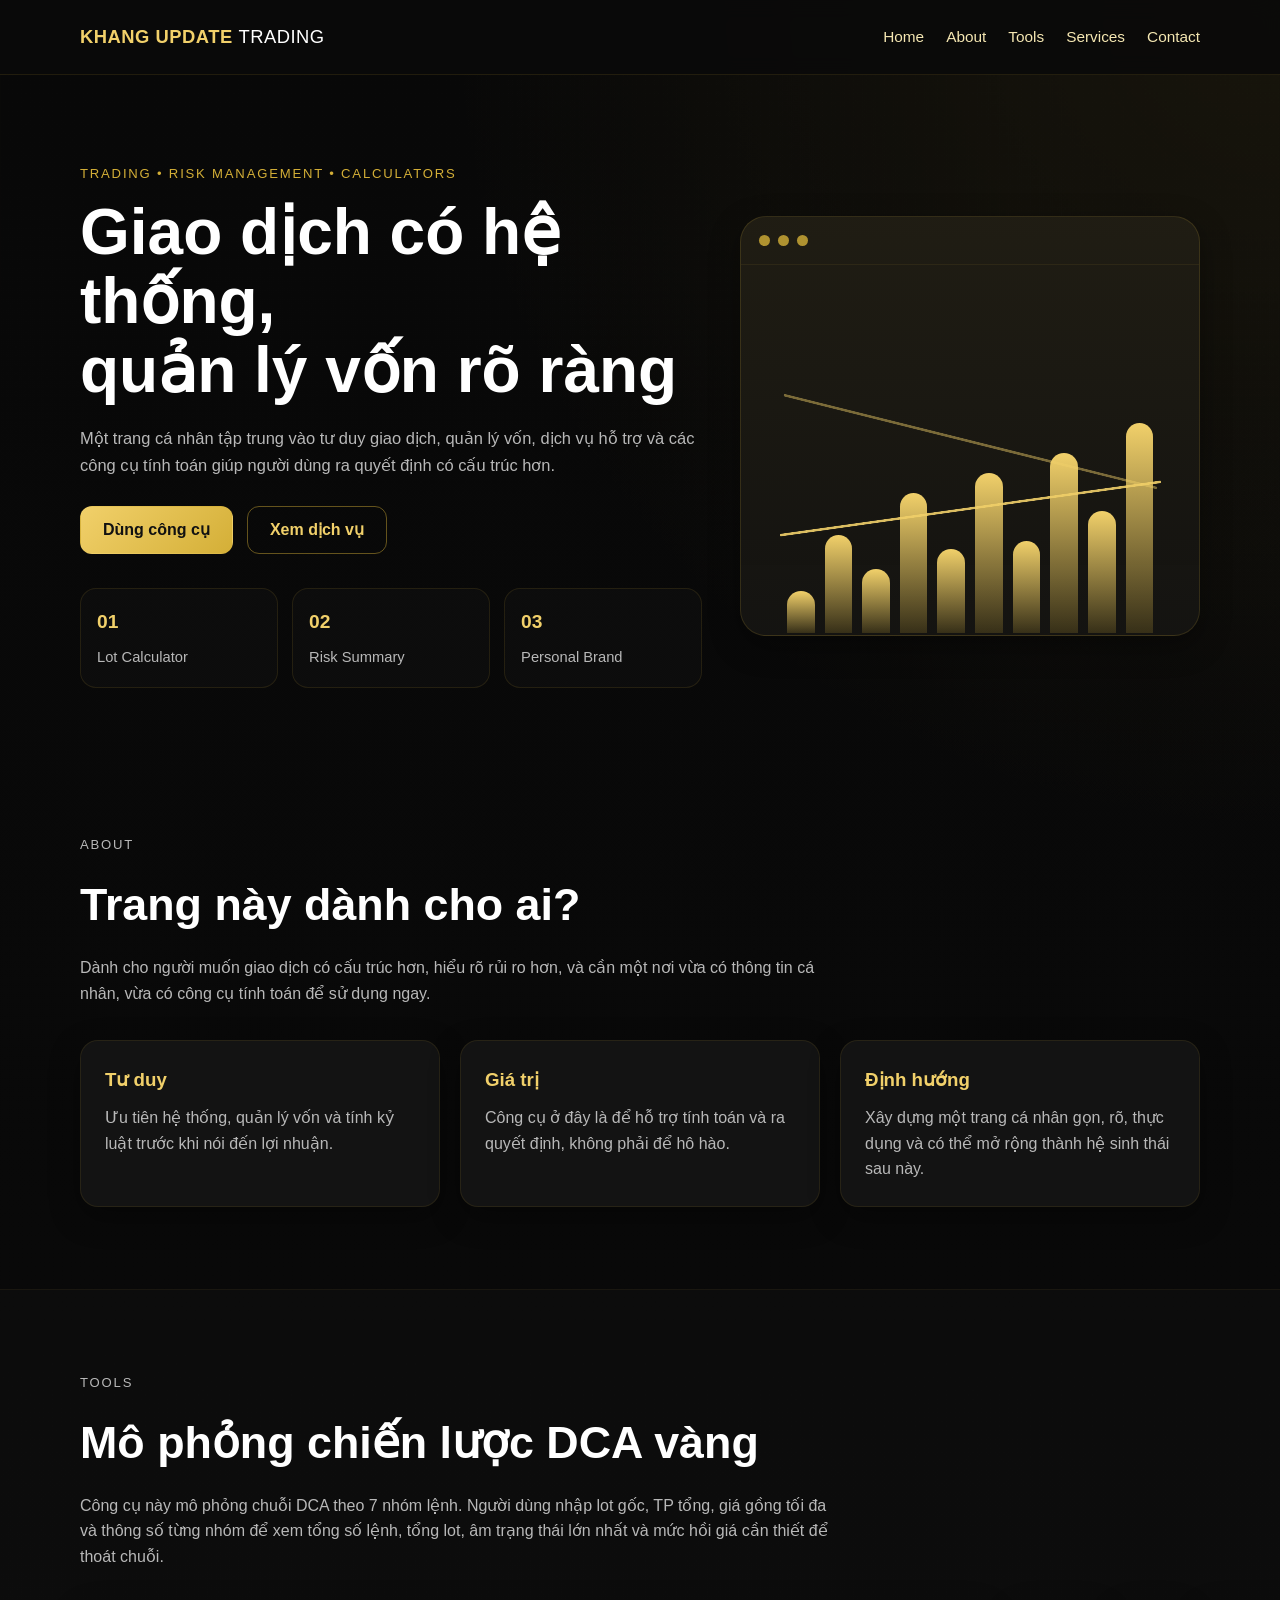
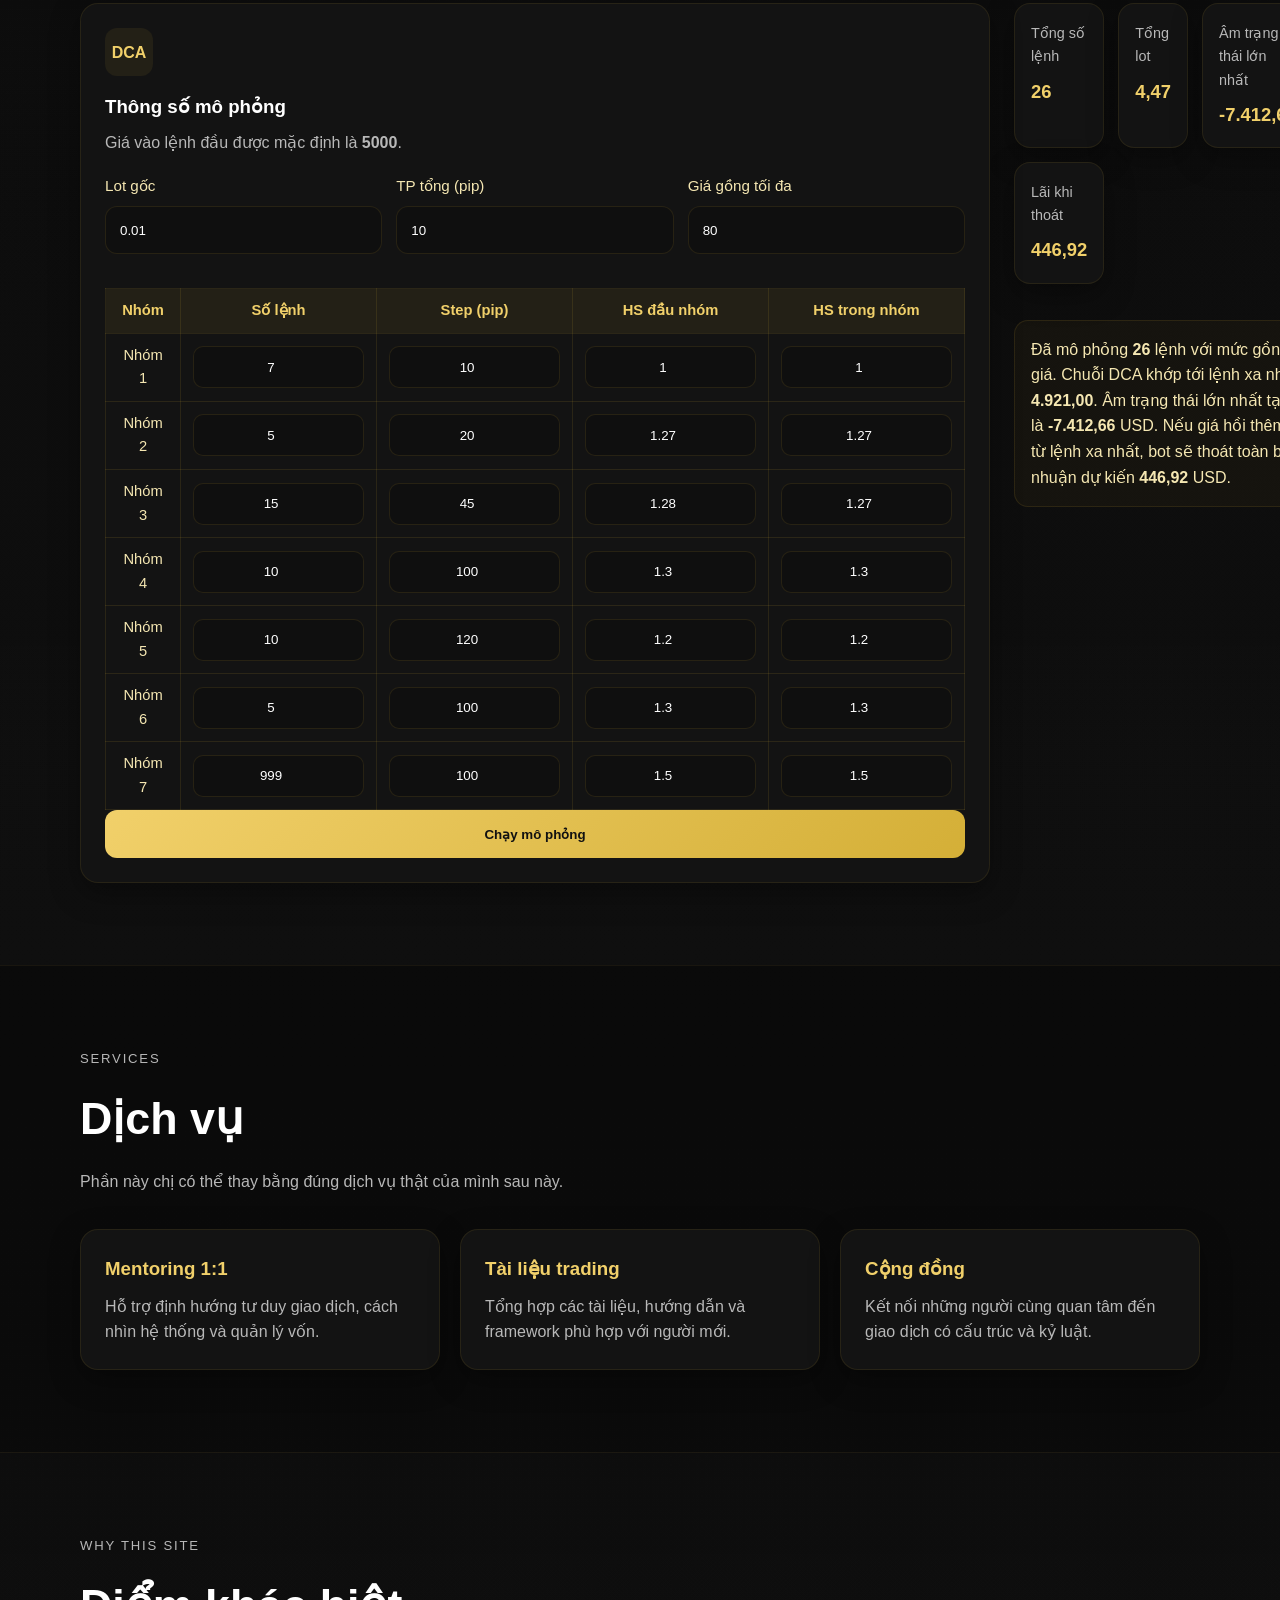
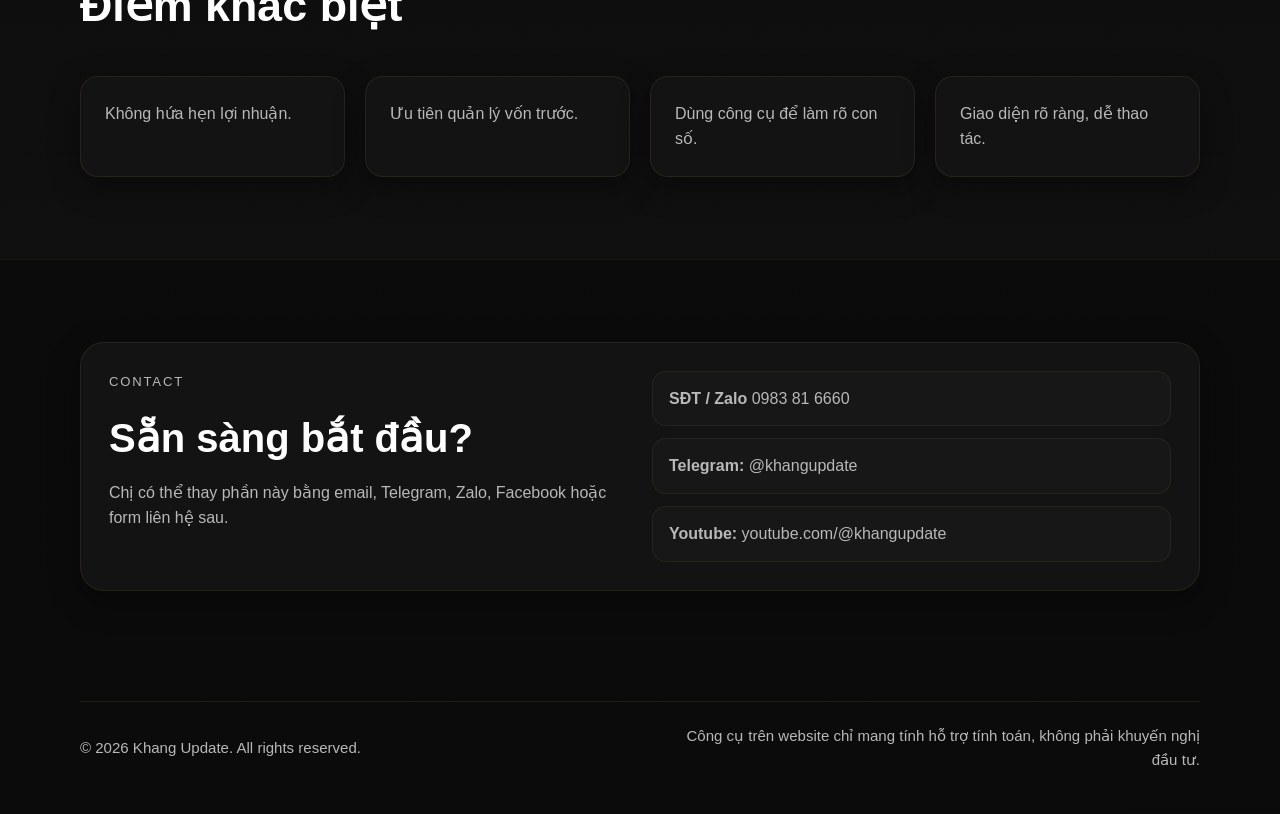
==== index.html @ 66c6fd4a "Add files via upload" ====
<!DOCTYPE html>
<html lang="vi">
<head>
  <meta charset="UTF-8" />
  <meta name="viewport" content="width=device-width, initial-scale=1.0" />
  <title>Khang Update</title>
  <meta
    name="description"
    content="Website cá nhân về trading, quản lý vốn và công cụ tính toán chiến lược."
  />
  <link rel="stylesheet" href="style.css" />
</head>
<body>
  <header class="header">
    <div class="container nav">
      <a href="#home" class="logo">KHANG UPDATE <span>TRADING</span></a>

      <button class="menu-toggle" id="menuToggle" aria-label="Mở menu">
        ☰
      </button>

      <nav class="nav-links" id="navLinks">
        <a href="#home">Home</a>
        <a href="#about">About</a>
        <a href="#tools">Tools</a>
        <a href="#services">Services</a>
        <a href="#contact">Contact</a>
      </nav>
    </div>
  </header>

  <main>
    <section id="home" class="hero">
      <div class="container hero-grid">
        <div class="hero-text">
          <p class="eyebrow">TRADING • RISK MANAGEMENT • CALCULATORS</p>
          <h1>Giao dịch có hệ thống,<br />quản lý vốn rõ ràng</h1>
          <p class="hero-desc">
            Một trang cá nhân tập trung vào tư duy giao dịch, quản lý vốn,
            dịch vụ hỗ trợ và các công cụ tính toán giúp người dùng ra quyết định có cấu trúc hơn.
          </p>

          <div class="hero-actions">
            <a href="#tools" class="btn btn-primary">Dùng công cụ</a>
            <a href="#services" class="btn btn-outline">Xem dịch vụ</a>
          </div>

          <div class="hero-stats">
            <div class="stat-card">
              <strong>01</strong>
              <span>Lot Calculator</span>
            </div>
            <div class="stat-card">
              <strong>02</strong>
              <span>Risk Summary</span>
            </div>
            <div class="stat-card">
              <strong>03</strong>
              <span>Personal Brand</span>
            </div>
          </div>
        </div>

        <div class="hero-visual">
          <div class="chart-card">
            <div class="chart-top">
              <span class="dot"></span>
              <span class="dot"></span>
              <span class="dot"></span>
            </div>
            <div class="chart-body">
              <div class="chart-line chart-line-1"></div>
              <div class="chart-line chart-line-2"></div>
              <div class="chart-bars">
                <span></span><span></span><span></span><span></span><span></span>
                <span></span><span></span><span></span><span></span><span></span>
              </div>
            </div>
          </div>
        </div>
      </div>
    </section>

    <section id="about" class="section">
      <div class="container">
        <div class="section-heading">
          <p class="section-tag">ABOUT</p>
          <h2>Trang này dành cho ai?</h2>
          <p>
            Dành cho người muốn giao dịch có cấu trúc hơn, hiểu rõ rủi ro hơn,
            và cần một nơi vừa có thông tin cá nhân, vừa có công cụ tính toán để sử dụng ngay.
          </p>
        </div>

        <div class="about-grid">
          <div class="info-card">
            <h3>Tư duy</h3>
            <p>Ưu tiên hệ thống, quản lý vốn và tính kỷ luật trước khi nói đến lợi nhuận.</p>
          </div>
          <div class="info-card">
            <h3>Giá trị</h3>
            <p>Công cụ ở đây là để hỗ trợ tính toán và ra quyết định, không phải để hô hào.</p>
          </div>
          <div class="info-card">
            <h3>Định hướng</h3>
            <p>Xây dựng một trang cá nhân gọn, rõ, thực dụng và có thể mở rộng thành hệ sinh thái sau này.</p>
          </div>
        </div>
      </div>
    </section>

    <section id="tools" class="section section-dark">
  <div class="container">
    <div class="section-heading">
      <p class="section-tag">TOOLS</p>
      <h2>Mô phỏng chiến lược DCA vàng</h2>
      <p>
        Công cụ này mô phỏng chuỗi DCA theo 7 nhóm lệnh. Người dùng nhập lot gốc,
        TP tổng, giá gồng tối đa và thông số từng nhóm để xem tổng số lệnh, tổng lot,
        âm trạng thái lớn nhất và mức hồi giá cần thiết để thoát chuỗi.
      </p>
    </div>

    <div class="dca-layout">
      <div class="tool-card dca-input-card">
        <div class="tool-icon">DCA</div>
        <h3>Thông số mô phỏng</h3>
        <p>Giá vào lệnh đầu được mặc định là <strong>5000</strong>.</p>

        <div class="dca-top-inputs">
          <div class="form-group">
            <label for="baseLot">Lot gốc</label>
            <input type="number" id="baseLot" step="0.01" value="0.01" />
          </div>

          <div class="form-group">
            <label for="tpTotalPip">TP tổng (pip)</label>
            <input type="number" id="tpTotalPip" value="10" />
          </div>

          <div class="form-group">
            <label for="maxDrawPrice">Giá gồng tối đa</label>
            <input type="number" id="maxDrawPrice" value="80" />
          </div>
        </div>

        <div class="group-table-wrap">
          <table class="group-config-table">
            <thead>
              <tr>
                <th>Nhóm</th>
                <th>Số lệnh</th>
                <th>Step (pip)</th>
                <th>HS đầu nhóm</th>
                <th>HS trong nhóm</th>
              </tr>
            </thead>
            <tbody>
              <tr>
                <td>Nhóm 1</td>
                <td><input type="number" id="g1Orders" value="7" /></td>
                <td><input type="number" id="g1Step" value="10" /></td>
                <td><input type="number" id="g1StartFactor" step="0.01" value="1" /></td>
                <td><input type="number" id="g1InnerFactor" step="0.01" value="1" /></td>
              </tr>
              <tr>
                <td>Nhóm 2</td>
                <td><input type="number" id="g2Orders" value="5" /></td>
                <td><input type="number" id="g2Step" value="20" /></td>
                <td><input type="number" id="g2StartFactor" step="0.01" value="1.27" /></td>
                <td><input type="number" id="g2InnerFactor" step="0.01" value="1.27" /></td>
              </tr>
              <tr>
                <td>Nhóm 3</td>
                <td><input type="number" id="g3Orders" value="15" /></td>
                <td><input type="number" id="g3Step" value="45" /></td>
                <td><input type="number" id="g3StartFactor" step="0.01" value="1.28" /></td>
                <td><input type="number" id="g3InnerFactor" step="0.01" value="1.27" /></td>
              </tr>
              <tr>
                <td>Nhóm 4</td>
                <td><input type="number" id="g4Orders" value="10" /></td>
                <td><input type="number" id="g4Step" value="100" /></td>
                <td><input type="number" id="g4StartFactor" step="0.01" value="1.3" /></td>
                <td><input type="number" id="g4InnerFactor" step="0.01" value="1.3" /></td>
              </tr>
              <tr>
                <td>Nhóm 5</td>
                <td><input type="number" id="g5Orders" value="10" /></td>
                <td><input type="number" id="g5Step" value="120" /></td>
                <td><input type="number" id="g5StartFactor" step="0.01" value="1.2" /></td>
                <td><input type="number" id="g5InnerFactor" step="0.01" value="1.2" /></td>
              </tr>
              <tr>
                <td>Nhóm 6</td>
                <td><input type="number" id="g6Orders" value="5" /></td>
                <td><input type="number" id="g6Step" value="100" /></td>
                <td><input type="number" id="g6StartFactor" step="0.01" value="1.3" /></td>
                <td><input type="number" id="g6InnerFactor" step="0.01" value="1.3" /></td>
              </tr>
              <tr>
                <td>Nhóm 7</td>
                <td><input type="number" id="g7Orders" value="999" /></td>
                <td><input type="number" id="g7Step" value="100" /></td>
                <td><input type="number" id="g7StartFactor" step="0.01" value="1.5" /></td>
                <td><input type="number" id="g7InnerFactor" step="0.01" value="1.5" /></td>
              </tr>
            </tbody>
          </table>
        </div>

        <button class="btn btn-primary full-btn" onclick="simulateDCA()">
          Chạy mô phỏng
        </button>
      </div>

      <div class="dca-output">
        <div class="summary-grid">
          <div class="summary-card">
            <span>Tổng số lệnh</span>
            <strong id="sumOrders">0</strong>
          </div>
          <div class="summary-card">
            <span>Tổng lot</span>
            <strong id="sumLots">0.00</strong>
          </div>
          <div class="summary-card">
            <span>Âm trạng thái lớn nhất</span>
            <strong id="maxFloatingLoss">0.00</strong>
          </div>
          <div class="summary-card">
            <span>Hồi để thoát</span>
            <strong id="recoveryPrice">0.00</strong>
          </div>
          <div class="summary-card">
            <span>Lãi khi thoát</span>
            <strong id="exitProfitOutput">0.00</strong>
          </div>
        </div>

        <div class="result-box dca-note" id="dcaNote">
          Nhấn “Chạy mô phỏng” để xem kết quả.
        </div>
      </div>
    </div>
  </div>
</section>

    <section id="services" class="section">
      <div class="container">
        <div class="section-heading">
          <p class="section-tag">SERVICES</p>
          <h2>Dịch vụ</h2>
          <p>
            Phần này chị có thể thay bằng đúng dịch vụ thật của mình sau này.
          </p>
        </div>

        <div class="services-grid">
          <div class="service-card">
            <h3>Mentoring 1:1</h3>
            <p>Hỗ trợ định hướng tư duy giao dịch, cách nhìn hệ thống và quản lý vốn.</p>
          </div>
          <div class="service-card">
            <h3>Tài liệu trading</h3>
            <p>Tổng hợp các tài liệu, hướng dẫn và framework phù hợp với người mới.</p>
          </div>
          <div class="service-card">
            <h3>Cộng đồng</h3>
            <p>Kết nối những người cùng quan tâm đến giao dịch có cấu trúc và kỷ luật.</p>
          </div>
        </div>
      </div>
    </section>

    <section class="section section-dark">
      <div class="container">
        <div class="section-heading">
          <p class="section-tag">WHY THIS SITE</p>
          <h2>Điểm khác biệt</h2>
        </div>

        <div class="bullet-grid">
          <div class="bullet-card">Không hứa hẹn lợi nhuận.</div>
          <div class="bullet-card">Ưu tiên quản lý vốn trước.</div>
          <div class="bullet-card">Dùng công cụ để làm rõ con số.</div>
          <div class="bullet-card">Giao diện rõ ràng, dễ thao tác.</div>
        </div>
      </div>
    </section>

    <section id="contact" class="section">
      <div class="container contact-box">
        <div>
          <p class="section-tag">CONTACT</p>
          <h2>Sẵn sàng bắt đầu?</h2>
          <p>
            Chị có thể thay phần này bằng email, Telegram, Zalo, Facebook hoặc form liên hệ sau.
          </p>
        </div>

        <div class="contact-info">
          <p><strong>SĐT / Zalo</strong> 0983 81 6660</p>
          <p><strong>Telegram:</strong> @khangupdate</p>
          <p><strong>Youtube:</strong> youtube.com/@khangupdate</p>
        </div>
      </div>
    </section>
  </main>

  <footer class="footer">
    <div class="container footer-wrap">
      <p>© 2026 Khang Update. All rights reserved.</p>
      <p class="footer-note">
        Công cụ trên website chỉ mang tính hỗ trợ tính toán, không phải khuyến nghị đầu tư.
      </p>
    </div>
  </footer>

  <script src="script.js"></script>
</body>
</html>
---- style.css ----
:root {
  --bg: #0a0a0a;
  --bg-soft: #101010;
  --card: #131313;
  --border: #262626;
  --gold: #d4af37;
  --gold-soft: #f1d06a;
  --text: #f5e7b2;
  --muted: #b8b8b8;
  --white: #ffffff;
  --shadow: 0 10px 30px rgba(0, 0, 0, 0.35);
  --radius: 18px;
}

* {
  margin: 0;
  padding: 0;
  box-sizing: border-box;
}

html {
  scroll-behavior: smooth;
}

body {
  font-family: Arial, Helvetica, sans-serif;
  background:
    radial-gradient(circle at top right, rgba(212, 175, 55, 0.08), transparent 20%),
    linear-gradient(180deg, #080808 0%, #0b0b0b 100%);
  color: var(--text);
  line-height: 1.6;
}

img {
  max-width: 100%;
  display: block;
}

a {
  text-decoration: none;
}

.container {
  width: min(1120px, 92%);
  margin: 0 auto;
}

.header {
  position: sticky;
  top: 0;
  z-index: 100;
  backdrop-filter: blur(10px);
  background: rgba(10, 10, 10, 0.86);
  border-bottom: 1px solid rgba(212, 175, 55, 0.12);
}

.nav {
  min-height: 74px;
  display: flex;
  align-items: center;
  justify-content: space-between;
  gap: 20px;
}

.logo {
  color: var(--gold-soft);
  font-weight: 700;
  letter-spacing: 0.5px;
  font-size: 1.15rem;
}

.logo span {
  color: var(--white);
  font-weight: 400;
}

.nav-links {
  display: flex;
  align-items: center;
  gap: 22px;
}

.nav-links a {
  color: var(--text);
  font-size: 0.96rem;
  transition: 0.25s ease;
}

.nav-links a:hover {
  color: var(--gold-soft);
}

.menu-toggle {
  display: none;
  border: 1px solid var(--border);
  background: var(--card);
  color: var(--gold-soft);
  padding: 10px 12px;
  border-radius: 10px;
  cursor: pointer;
}

.hero {
  padding: 88px 0 64px;
}

.hero-grid {
  display: grid;
  grid-template-columns: 1.15fr 0.85fr;
  gap: 38px;
  align-items: center;
}

.eyebrow,
.section-tag {
  color: var(--gold);
  font-size: 0.82rem;
  letter-spacing: 1.8px;
  text-transform: uppercase;
  margin-bottom: 14px;
}

.hero h1 {
  font-size: clamp(2.3rem, 5vw, 4.2rem);
  line-height: 1.08;
  color: var(--white);
  margin-bottom: 20px;
}

.hero-desc {
  max-width: 680px;
  color: var(--muted);
  font-size: 1.03rem;
  margin-bottom: 28px;
}

.hero-actions {
  display: flex;
  gap: 14px;
  flex-wrap: wrap;
  margin-bottom: 34px;
}

.btn {
  display: inline-flex;
  align-items: center;
  justify-content: center;
  min-height: 48px;
  padding: 0 22px;
  border-radius: 12px;
  font-weight: 700;
  transition: 0.25s ease;
  cursor: pointer;
  border: 1px solid transparent;
}

.btn-primary {
  background: linear-gradient(135deg, var(--gold-soft), var(--gold));
  color: #111;
}

.btn-primary:hover {
  transform: translateY(-1px);
  box-shadow: 0 10px 24px rgba(212, 175, 55, 0.18);
}

.btn-outline {
  border-color: rgba(212, 175, 55, 0.45);
  color: var(--gold-soft);
  background: transparent;
}

.btn-outline:hover {
  background: rgba(212, 175, 55, 0.08);
}

.full-btn {
  width: 100%;
  border: none;
}

.hero-stats {
  display: grid;
  grid-template-columns: repeat(3, 1fr);
  gap: 14px;
}

.stat-card {
  background: rgba(255, 255, 255, 0.02);
  border: 1px solid rgba(212, 175, 55, 0.12);
  border-radius: 16px;
  padding: 18px 16px;
}

.stat-card strong {
  display: block;
  font-size: 1.2rem;
  color: var(--gold-soft);
  margin-bottom: 6px;
}

.stat-card span {
  color: var(--muted);
  font-size: 0.92rem;
}

.hero-visual {
  display: flex;
  justify-content: center;
}

.chart-card {
  width: 100%;
  min-height: 420px;
  background:
    linear-gradient(180deg, rgba(212, 175, 55, 0.08), rgba(212, 175, 55, 0.02)),
    #101010;
  border: 1px solid rgba(212, 175, 55, 0.16);
  border-radius: 26px;
  box-shadow: var(--shadow);
  overflow: hidden;
}

.chart-top {
  display: flex;
  gap: 8px;
  padding: 18px;
  border-bottom: 1px solid rgba(212, 175, 55, 0.08);
}

.dot {
  width: 11px;
  height: 11px;
  border-radius: 50%;
  background: var(--gold);
  opacity: 0.8;
}

.chart-body {
  position: relative;
  height: 100%;
  min-height: 360px;
  padding: 24px;
  overflow: hidden;
}

.chart-line {
  position: absolute;
  left: 8%;
  right: 8%;
  border-top: 3px solid var(--gold-soft);
  border-radius: 999px;
  opacity: 0.9;
}

.chart-line-1 {
  top: 58%;
  transform: rotate(-8deg);
}

.chart-line-2 {
  top: 42%;
  transform: rotate(14deg);
  opacity: 0.45;
}

.chart-bars {
  position: absolute;
  left: 10%;
  right: 10%;
  bottom: 12%;
  display: flex;
  align-items: flex-end;
  justify-content: space-between;
  gap: 10px;
}

.chart-bars span {
  display: block;
  width: 100%;
  background: linear-gradient(180deg, var(--gold-soft), rgba(212, 175, 55, 0.18));
  border-radius: 999px 999px 0 0;
}

.chart-bars span:nth-child(1) { height: 42px; }
.chart-bars span:nth-child(2) { height: 98px; }
.chart-bars span:nth-child(3) { height: 64px; }
.chart-bars span:nth-child(4) { height: 140px; }
.chart-bars span:nth-child(5) { height: 84px; }
.chart-bars span:nth-child(6) { height: 160px; }
.chart-bars span:nth-child(7) { height: 92px; }
.chart-bars span:nth-child(8) { height: 180px; }
.chart-bars span:nth-child(9) { height: 122px; }
.chart-bars span:nth-child(10) { height: 210px; }

.section {
  padding: 82px 0;
}

.section-dark {
  background: linear-gradient(180deg, rgba(255,255,255,0.01), rgba(255,255,255,0.02));
  border-top: 1px solid rgba(212, 175, 55, 0.06);
  border-bottom: 1px solid rgba(212, 175, 55, 0.06);
}

.section-heading {
  max-width: 760px;
  margin-bottom: 34px;
}

.section-heading h2 {
  font-size: clamp(1.8rem, 4vw, 2.8rem);
  color: var(--white);
  margin-bottom: 14px;
}

.section-heading p {
  color: var(--muted);
}

.about-grid,
.services-grid,
.bullet-grid {
  display: grid;
  gap: 20px;
}

.about-grid {
  grid-template-columns: repeat(3, 1fr);
}

.services-grid {
  grid-template-columns: repeat(3, 1fr);
}

.bullet-grid {
  grid-template-columns: repeat(4, 1fr);
}

.info-card,
.service-card,
.bullet-card,
.tool-card {
  background: var(--card);
  border: 1px solid rgba(212, 175, 55, 0.1);
  border-radius: var(--radius);
  box-shadow: var(--shadow);
}

.info-card,
.service-card,
.bullet-card {
  padding: 24px;
}

.info-card h3,
.service-card h3 {
  color: var(--gold-soft);
  margin-bottom: 10px;
}

.info-card p,
.service-card p,
.bullet-card {
  color: var(--muted);
}

.tools-grid {
  display: grid;
  grid-template-columns: repeat(2, 1fr);
  gap: 24px;
}

.tool-card {
  padding: 24px;
}

.tool-icon {
  width: 48px;
  height: 48px;
  border-radius: 12px;
  display: grid;
  place-items: center;
  background: rgba(212, 175, 55, 0.08);
  color: var(--gold-soft);
  font-weight: 700;
  margin-bottom: 16px;
}

.tool-card h3 {
  color: var(--white);
  margin-bottom: 8px;
}

.tool-card p {
  color: var(--muted);
  margin-bottom: 18px;
}

.form-group {
  margin-bottom: 16px;
}

.form-group label {
  display: block;
  margin-bottom: 8px;
  font-size: 0.95rem;
  color: var(--text);
}

.form-group input {
  width: 100%;
  min-height: 48px;
  padding: 0 14px;
  border-radius: 12px;
  border: 1px solid rgba(212, 175, 55, 0.12);
  background: #0f0f0f;
  color: var(--white);
  outline: none;
}

.form-group input:focus {
  border-color: rgba(212, 175, 55, 0.4);
}

.result-box {
  margin-top: 18px;
  padding: 16px;
  background: rgba(212, 175, 55, 0.04);
  border: 1px solid rgba(212, 175, 55, 0.12);
  border-radius: 14px;
  color: var(--text);
  min-height: 92px;
}

.contact-box {
  display: grid;
  grid-template-columns: 1fr 1fr;
  gap: 24px;
  align-items: start;
  background: var(--card);
  border: 1px solid rgba(212, 175, 55, 0.1);
  border-radius: 24px;
  padding: 28px;
  box-shadow: var(--shadow);
}

.contact-box h2 {
  font-size: clamp(1.8rem, 4vw, 2.5rem);
  color: var(--white);
  margin-bottom: 10px;
}

.contact-box p {
  color: var(--muted);
}

.contact-info {
  display: grid;
  gap: 12px;
}

.contact-info p {
  background: rgba(255,255,255,0.02);
  border: 1px solid rgba(212, 175, 55, 0.08);
  border-radius: 14px;
  padding: 14px 16px;
}

.footer {
  padding: 28px 0 42px;
}

.footer-wrap {
  display: flex;
  align-items: center;
  justify-content: space-between;
  gap: 18px;
  flex-wrap: wrap;
  border-top: 1px solid rgba(212, 175, 55, 0.1);
  padding-top: 22px;
}

.footer-wrap p {
  color: var(--muted);
  font-size: 0.94rem;
}

.footer-note {
  max-width: 520px;
  text-align: right;
}

@media (max-width: 980px) {
  .hero-grid,
  .tools-grid,
  .about-grid,
  .services-grid,
  .contact-box,
  .bullet-grid {
    grid-template-columns: 1fr;
  }

  .hero {
    padding-top: 74px;
  }

  .hero-stats {
    grid-template-columns: 1fr;
  }

  .hero-visual {
    order: -1;
  }

  .chart-card {
    min-height: 320px;
  }

  .footer-note {
    text-align: left;
  }
}

@media (max-width: 760px) {
  .menu-toggle {
    display: inline-flex;
    align-items: center;
    justify-content: center;
  }

  .nav {
    position: relative;
  }

  .nav-links {
    display: none;
    position: absolute;
    right: 0;
    top: 78px;
    width: min(260px, 90vw);
    flex-direction: column;
    align-items: flex-start;
    gap: 14px;
    background: #111;
    border: 1px solid rgba(212, 175, 55, 0.12);
    border-radius: 16px;
    padding: 18px;
    box-shadow: var(--shadow);
  }

  .nav-links.show {
    display: flex;
  }

  .hero-actions {
    flex-direction: column;
  }

  .btn {
    width: 100%;
  }

  .section {
    padding: 64px 0;
  }

  .tool-card,
  .info-card,
  .service-card,
  .bullet-card,
  .contact-box {
    padding: 20px;
  }
}

.dca-layout {
  display: grid;
  grid-template-columns: 1.05fr 1.25fr;
  gap: 24px;
  align-items: start;
}

.dca-input-card {
  position: sticky;
  top: 96px;
}

.dca-top-inputs {
  display: grid;
  grid-template-columns: repeat(3, 1fr);
  gap: 14px;
  margin-bottom: 18px;
}

.group-table-wrap,
.table-scroll {
  overflow-x: auto;
}

.group-config-table,
.result-table {
  width: 100%;
  border-collapse: collapse;
  min-width: 860px;
}

.group-config-table th,
.group-config-table td,
.result-table th,
.result-table td {
  border: 1px solid rgba(212, 175, 55, 0.12);
  padding: 10px 12px;
  text-align: center;
  font-size: 0.92rem;
}

.group-config-table th,
.result-table th {
  background: rgba(212, 175, 55, 0.08);
  color: var(--gold-soft);
  font-weight: 700;
}

.group-config-table td input {
  width: 100%;
  min-width: 78px;
  min-height: 42px;
  border-radius: 10px;
  border: 1px solid rgba(212, 175, 55, 0.12);
  background: #0f0f0f;
  color: var(--white);
  text-align: center;
  padding: 0 8px;
}

.dca-output {
  display: grid;
  gap: 18px;
}

.summary-grid {
  display: grid;
  grid-template-columns: repeat(4, 1fr);
  gap: 14px;
}

.summary-card {
  background: var(--card);
  border: 1px solid rgba(212, 175, 55, 0.1);
  border-radius: 16px;
  padding: 18px 16px;
  box-shadow: var(--shadow);
}

.summary-card span {
  display: block;
  color: var(--muted);
  font-size: 0.9rem;
  margin-bottom: 8px;
}

.summary-card strong {
  display: block;
  color: var(--gold-soft);
  font-size: 1.15rem;
}

.dca-note {
  min-height: auto;
}

.result-table tbody tr:nth-child(even) {
  background: rgba(255, 255, 255, 0.015);
}

.result-table tbody tr:hover {
  background: rgba(212, 175, 55, 0.05);
}

.negative-cell {
  color: #ff7b7b;
  font-weight: 700;
}

.positive-cell {
  color: #7bffb2;
  font-weight: 700;
}

@media (max-width: 1180px) {
  .dca-layout {
    grid-template-columns: 1fr;
  }

  .dca-input-card {
    position: static;
  }

  .summary-grid {
    grid-template-columns: repeat(2, 1fr);
  }
}

@media (max-width: 760px) {
  .dca-top-inputs,
  .summary-grid {
    grid-template-columns: 1fr;
  }
}
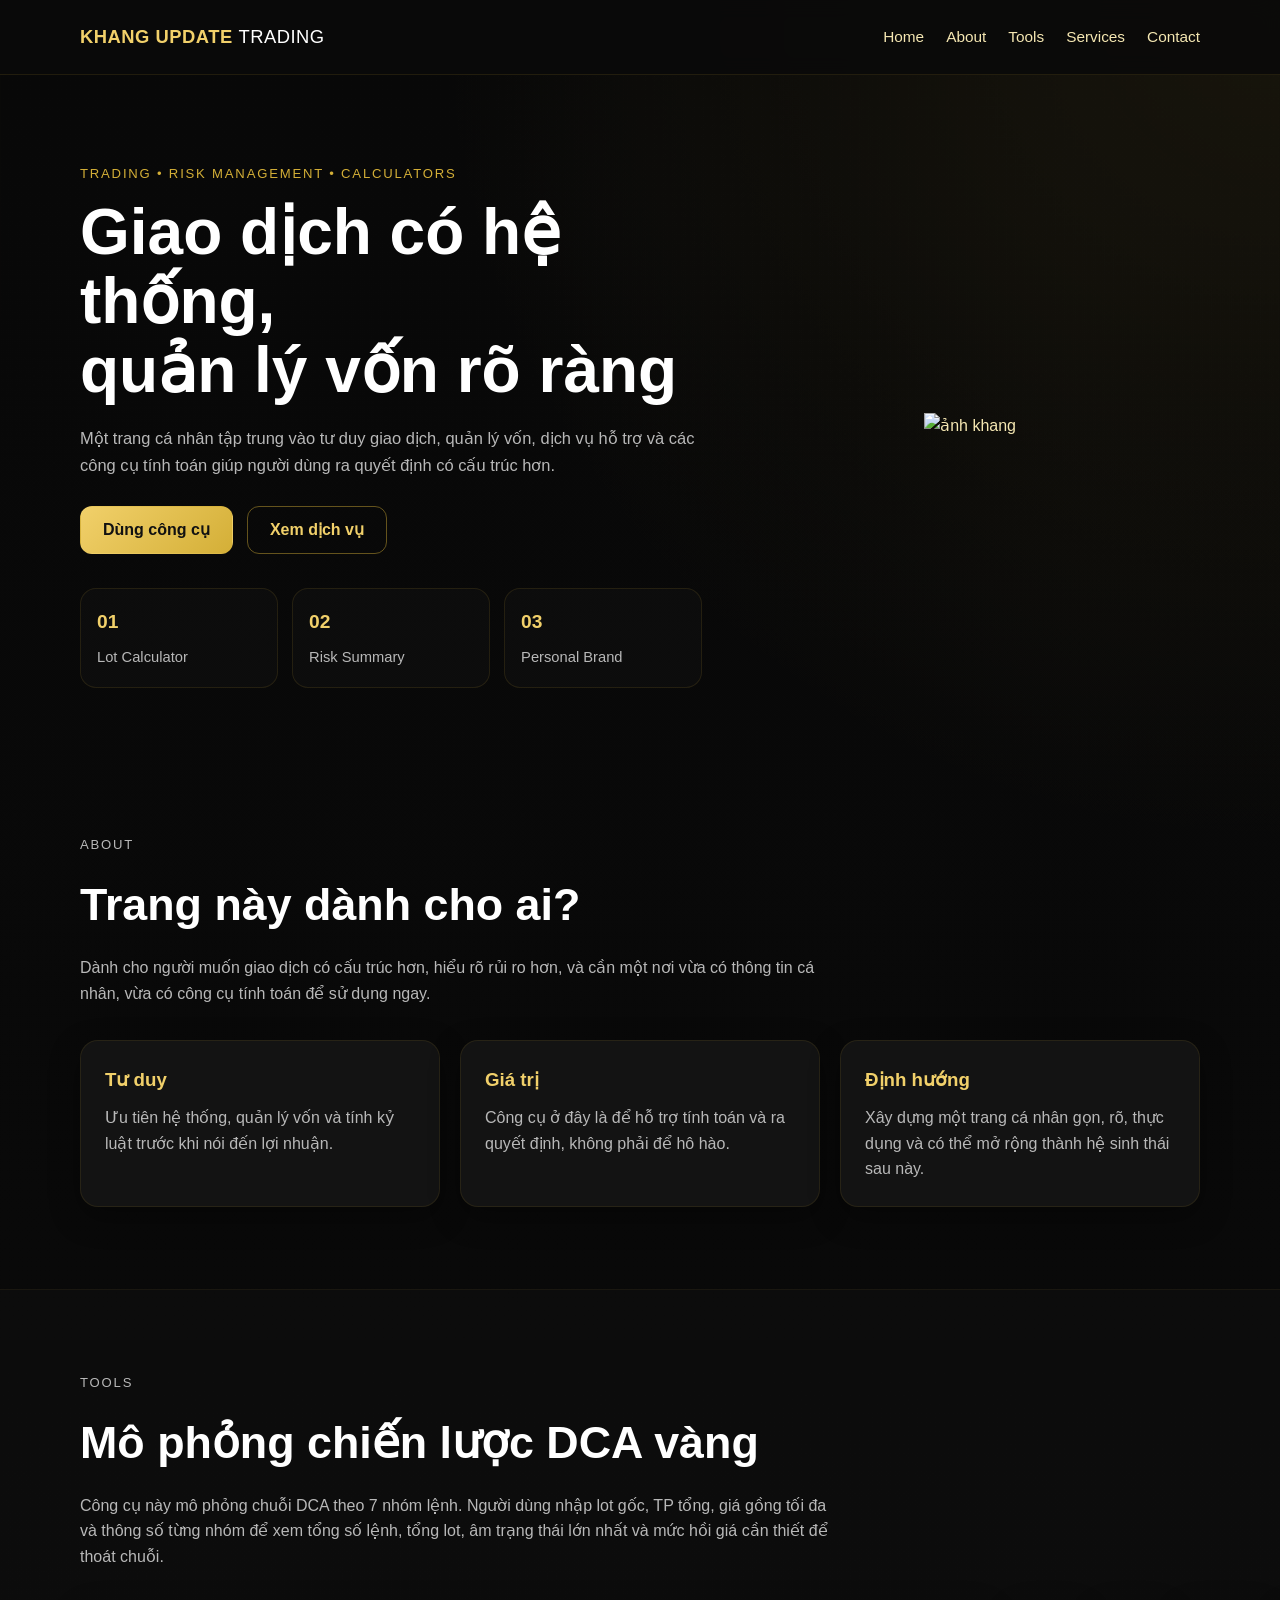
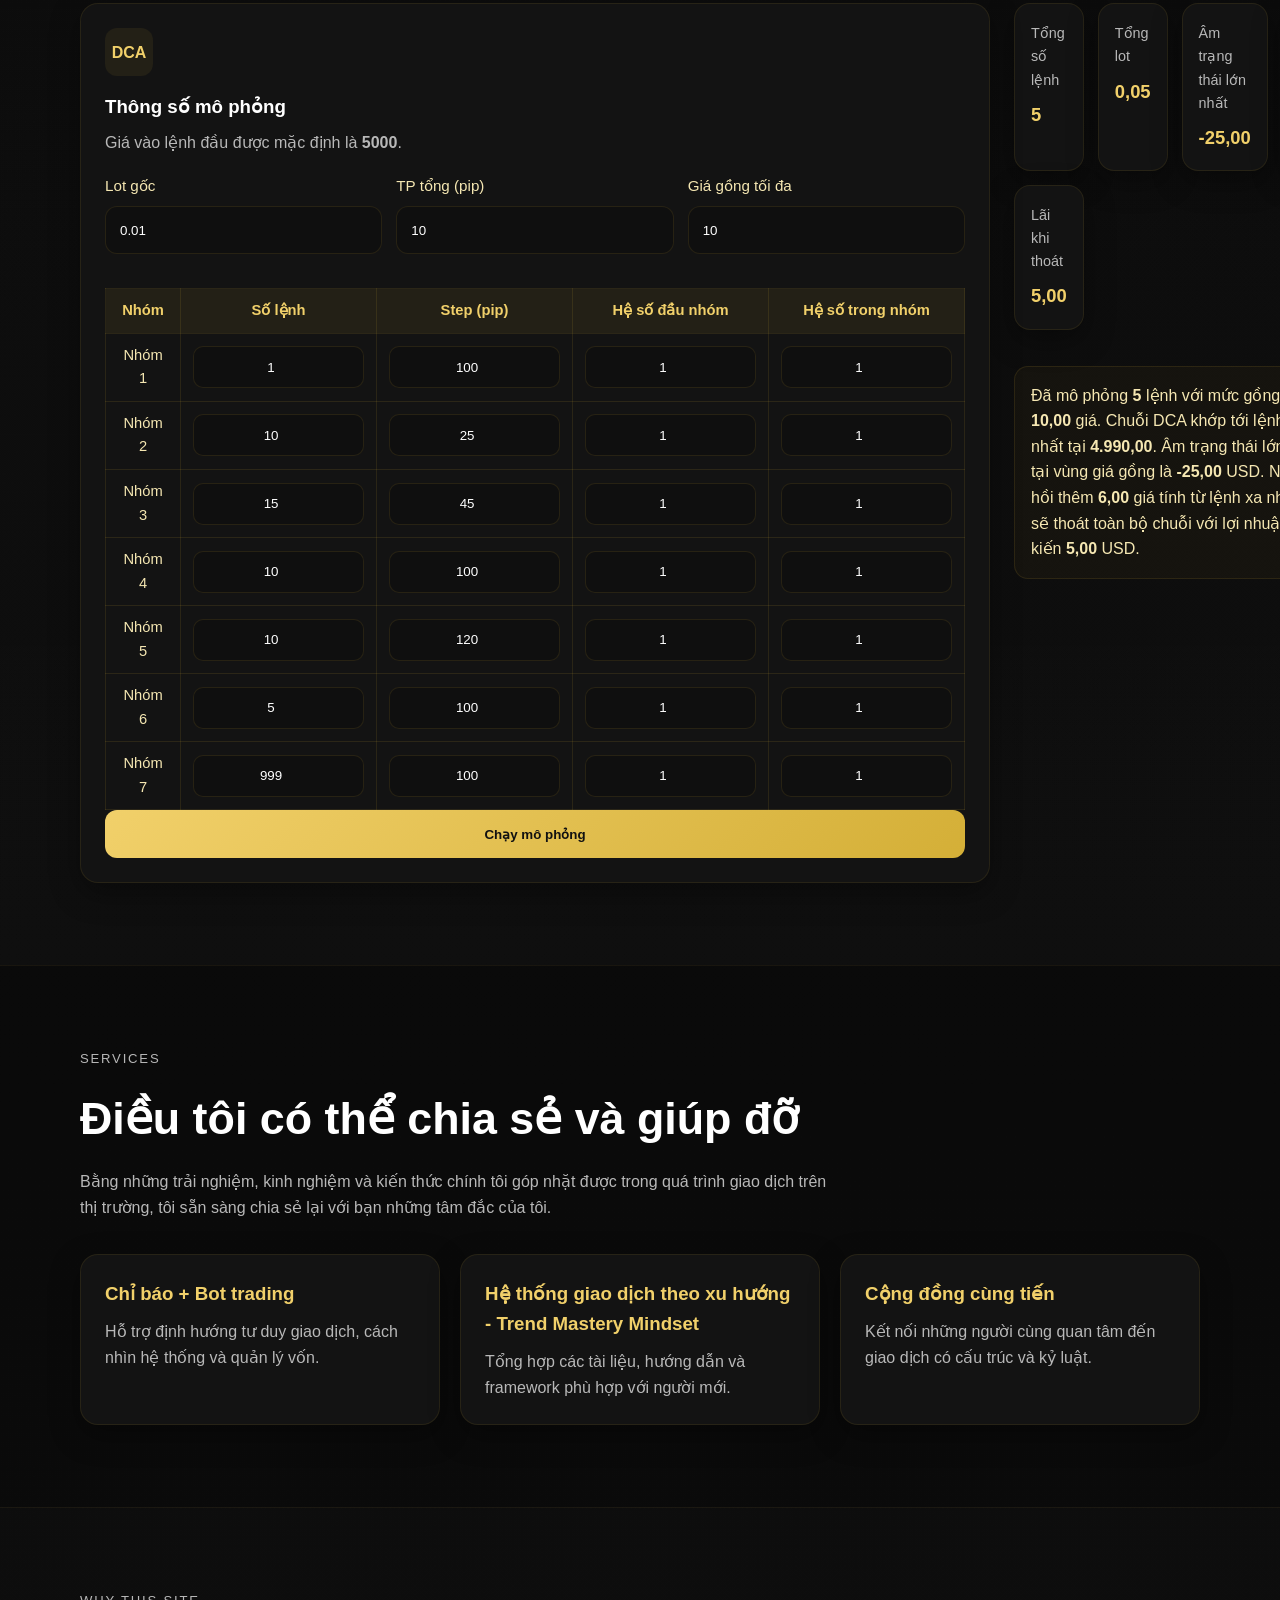
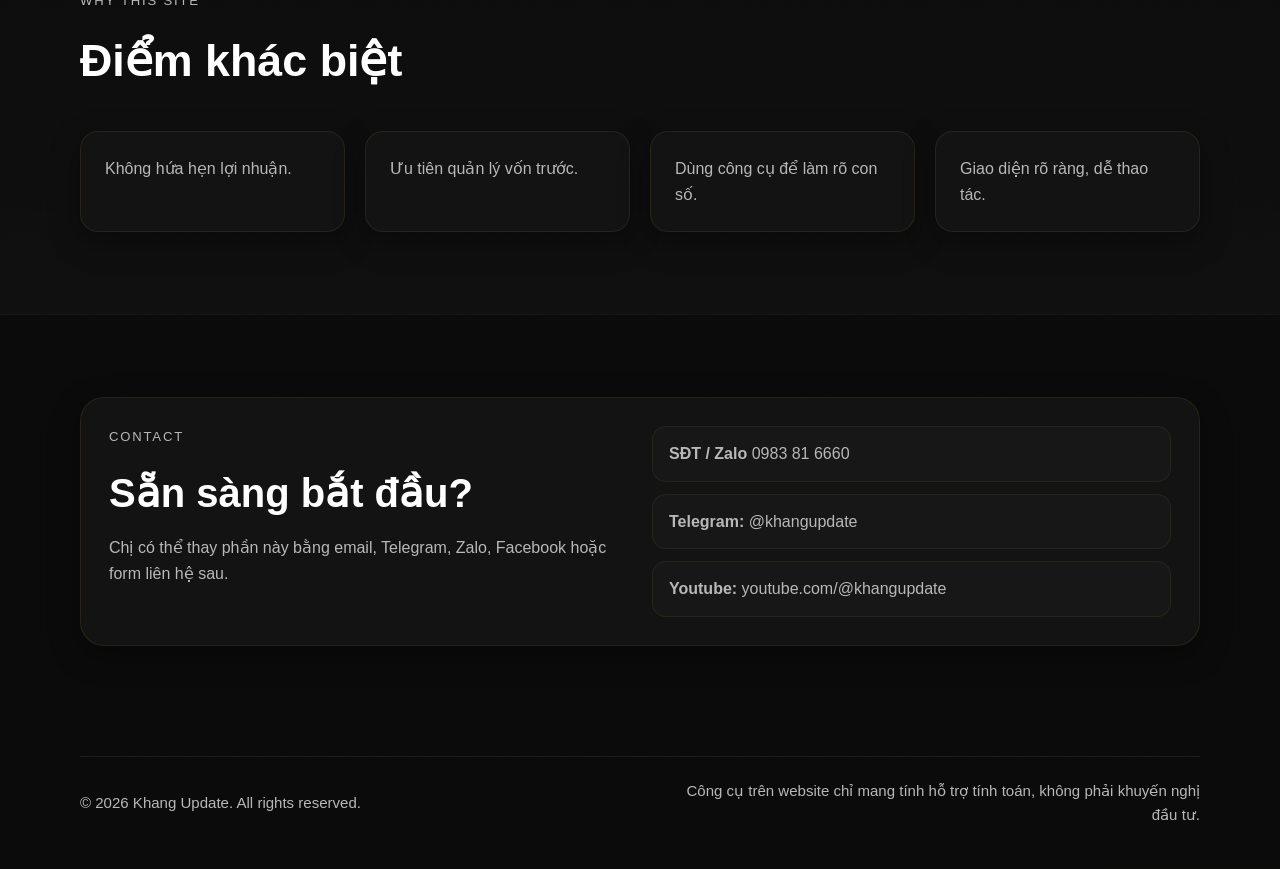
==== commit a41a75cc: "index.html" ====
--- a/index.html
+++ b/index.html
@@ -61,23 +61,9 @@
           </div>
         </div>
 
-        <div class="hero-visual">
-          <div class="chart-card">
-            <div class="chart-top">
-              <span class="dot"></span>
-              <span class="dot"></span>
-              <span class="dot"></span>
-            </div>
-            <div class="chart-body">
-              <div class="chart-line chart-line-1"></div>
-              <div class="chart-line chart-line-2"></div>
-              <div class="chart-bars">
-                <span></span><span></span><span></span><span></span><span></span>
-                <span></span><span></span><span></span><span></span><span></span>
-              </div>
-            </div>
-          </div>
-        </div>
+       <div class="hero-visual">
+         <img src="ảnh khang.png" alt="ảnh khang" class="hero-banner-img" />
+       </div>
       </div>
     </section>
 
@@ -140,7 +126,7 @@
 
           <div class="form-group">
             <label for="maxDrawPrice">Giá gồng tối đa</label>
-            <input type="number" id="maxDrawPrice" value="80" />
+            <input type="number" id="maxDrawPrice" value="10" />
           </div>
         </div>
 
@@ -151,59 +137,59 @@
                 <th>Nhóm</th>
                 <th>Số lệnh</th>
                 <th>Step (pip)</th>
-                <th>HS đầu nhóm</th>
-                <th>HS trong nhóm</th>
+                <th>Hệ số đầu nhóm</th>
+                <th>Hệ số trong nhóm</th>
               </tr>
             </thead>
             <tbody>
               <tr>
                 <td>Nhóm 1</td>
-                <td><input type="number" id="g1Orders" value="7" /></td>
-                <td><input type="number" id="g1Step" value="10" /></td>
+                <td><input type="number" id="g1Orders" value="1" /></td>
+                <td><input type="number" id="g1Step" value="100" /></td>
                 <td><input type="number" id="g1StartFactor" step="0.01" value="1" /></td>
                 <td><input type="number" id="g1InnerFactor" step="0.01" value="1" /></td>
               </tr>
               <tr>
                 <td>Nhóm 2</td>
-                <td><input type="number" id="g2Orders" value="5" /></td>
-                <td><input type="number" id="g2Step" value="20" /></td>
-                <td><input type="number" id="g2StartFactor" step="0.01" value="1.27" /></td>
-                <td><input type="number" id="g2InnerFactor" step="0.01" value="1.27" /></td>
+                <td><input type="number" id="g2Orders" value="10" /></td>
+                <td><input type="number" id="g2Step" value="25" /></td>
+                <td><input type="number" id="g2StartFactor" step="0.01" value="1" /></td>
+                <td><input type="number" id="g2InnerFactor" step="0.01" value="1" /></td>
               </tr>
               <tr>
                 <td>Nhóm 3</td>
                 <td><input type="number" id="g3Orders" value="15" /></td>
                 <td><input type="number" id="g3Step" value="45" /></td>
-                <td><input type="number" id="g3StartFactor" step="0.01" value="1.28" /></td>
-                <td><input type="number" id="g3InnerFactor" step="0.01" value="1.27" /></td>
+                <td><input type="number" id="g3StartFactor" step="0.01" value="1" /></td>
+                <td><input type="number" id="g3InnerFactor" step="0.01" value="1" /></td>
               </tr>
               <tr>
                 <td>Nhóm 4</td>
                 <td><input type="number" id="g4Orders" value="10" /></td>
                 <td><input type="number" id="g4Step" value="100" /></td>
-                <td><input type="number" id="g4StartFactor" step="0.01" value="1.3" /></td>
-                <td><input type="number" id="g4InnerFactor" step="0.01" value="1.3" /></td>
+                <td><input type="number" id="g4StartFactor" step="0.01" value="1" /></td>
+                <td><input type="number" id="g4InnerFactor" step="0.01" value="1" /></td>
               </tr>
               <tr>
                 <td>Nhóm 5</td>
                 <td><input type="number" id="g5Orders" value="10" /></td>
                 <td><input type="number" id="g5Step" value="120" /></td>
-                <td><input type="number" id="g5StartFactor" step="0.01" value="1.2" /></td>
-                <td><input type="number" id="g5InnerFactor" step="0.01" value="1.2" /></td>
+                <td><input type="number" id="g5StartFactor" step="0.01" value="1" /></td>
+                <td><input type="number" id="g5InnerFactor" step="0.01" value="1" /></td>
               </tr>
               <tr>
                 <td>Nhóm 6</td>
                 <td><input type="number" id="g6Orders" value="5" /></td>
                 <td><input type="number" id="g6Step" value="100" /></td>
-                <td><input type="number" id="g6StartFactor" step="0.01" value="1.3" /></td>
-                <td><input type="number" id="g6InnerFactor" step="0.01" value="1.3" /></td>
+                <td><input type="number" id="g6StartFactor" step="0.01" value="1" /></td>
+                <td><input type="number" id="g6InnerFactor" step="0.01" value="1" /></td>
               </tr>
               <tr>
                 <td>Nhóm 7</td>
                 <td><input type="number" id="g7Orders" value="999" /></td>
                 <td><input type="number" id="g7Step" value="100" /></td>
-                <td><input type="number" id="g7StartFactor" step="0.01" value="1.5" /></td>
-                <td><input type="number" id="g7InnerFactor" step="0.01" value="1.5" /></td>
+                <td><input type="number" id="g7StartFactor" step="0.01" value="1" /></td>
+                <td><input type="number" id="g7InnerFactor" step="0.01" value="1" /></td>
               </tr>
             </tbody>
           </table>
@@ -250,23 +236,23 @@
       <div class="container">
         <div class="section-heading">
           <p class="section-tag">SERVICES</p>
-          <h2>Dịch vụ</h2>
+          <h2>Điều tôi có thể chia sẻ và giúp đỡ</h2>
           <p>
-            Phần này chị có thể thay bằng đúng dịch vụ thật của mình sau này.
+            Bằng những trải nghiệm, kinh nghiệm và kiến thức chính tôi góp nhặt được trong quá trình giao dịch trên thị trường, tôi sẵn sàng chia sẻ lại với bạn những tâm đắc của  tôi.
           </p>
         </div>
 
         <div class="services-grid">
           <div class="service-card">
-            <h3>Mentoring 1:1</h3>
+            <h3>Chỉ báo + Bot trading</h3>
             <p>Hỗ trợ định hướng tư duy giao dịch, cách nhìn hệ thống và quản lý vốn.</p>
           </div>
           <div class="service-card">
-            <h3>Tài liệu trading</h3>
+            <h3>Hệ thống giao dịch theo xu hướng - Trend Mastery Mindset</h3>
             <p>Tổng hợp các tài liệu, hướng dẫn và framework phù hợp với người mới.</p>
           </div>
           <div class="service-card">
-            <h3>Cộng đồng</h3>
+            <h3>Cộng đồng cùng tiến</h3>
             <p>Kết nối những người cùng quan tâm đến giao dịch có cấu trúc và kỷ luật.</p>
           </div>
         </div>
@@ -319,4 +305,4 @@
 
   <script src="script.js"></script>
 </body>
-</html>+</html>
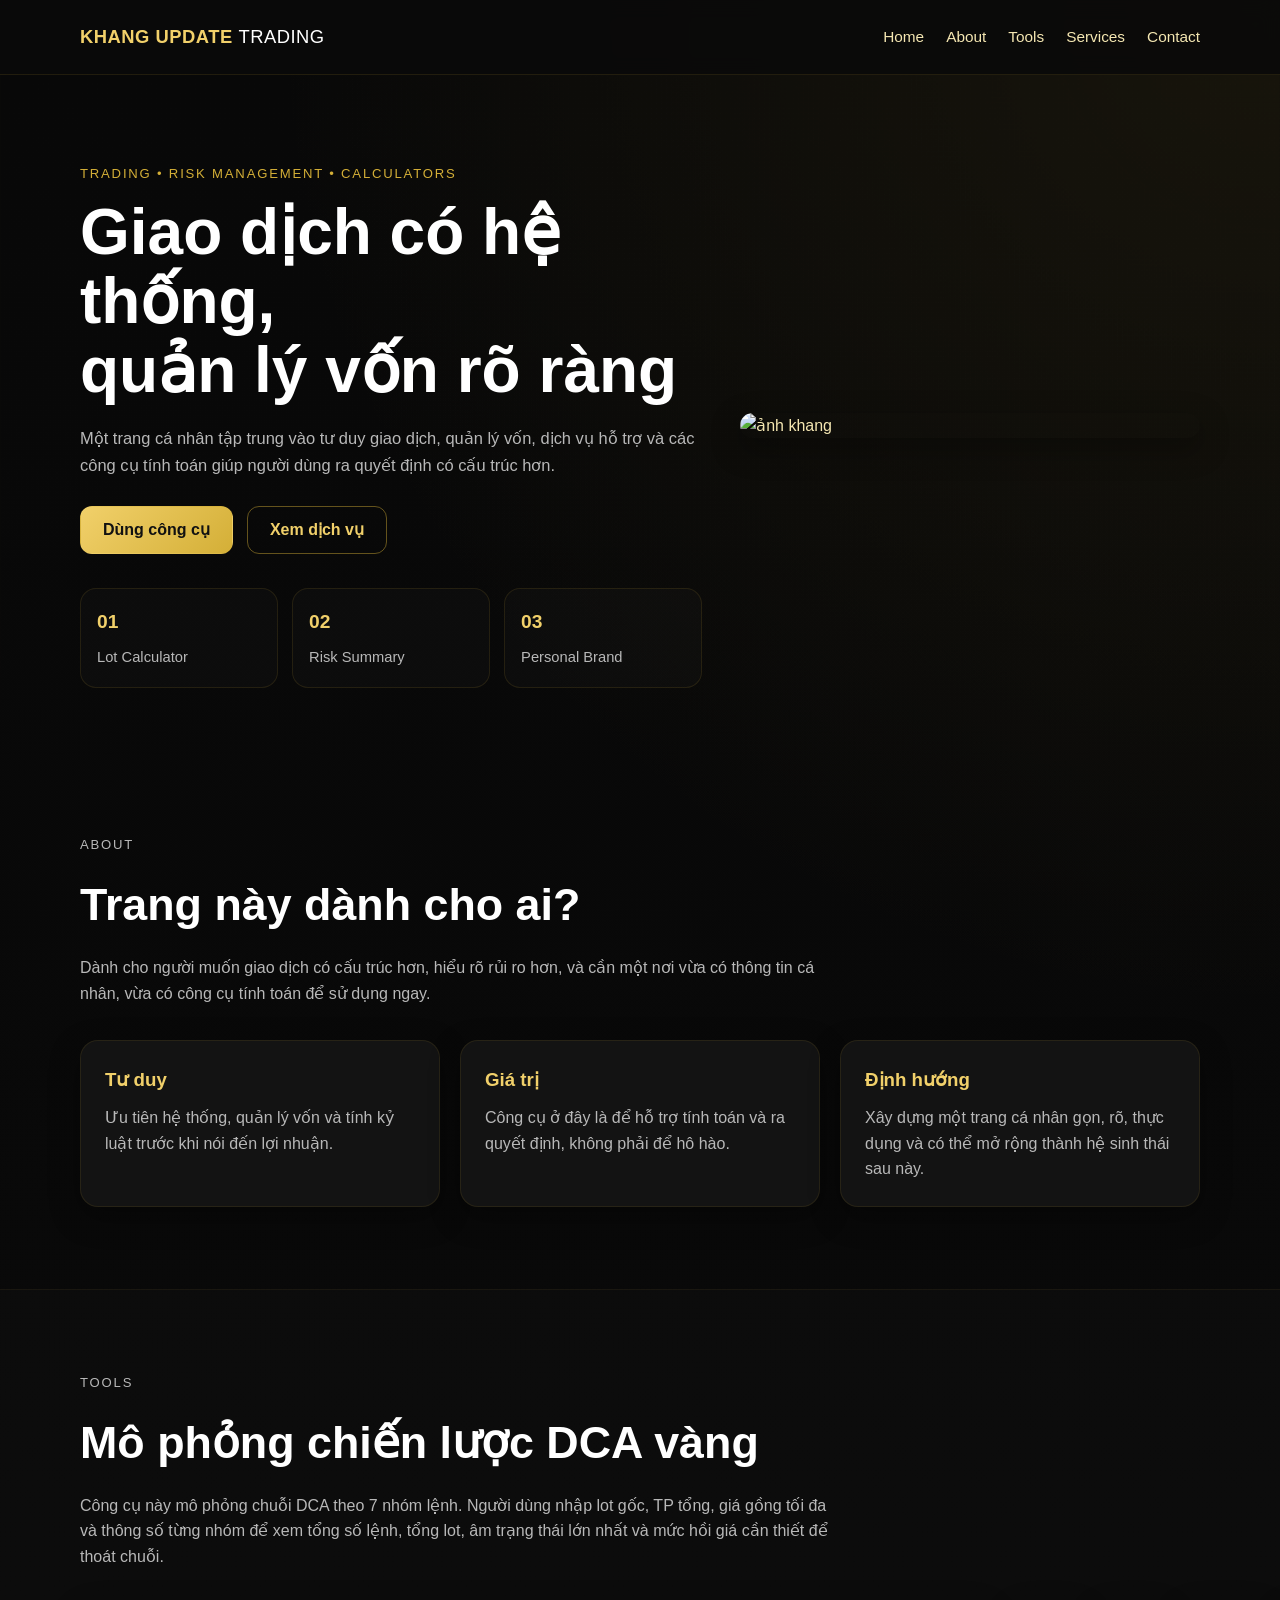
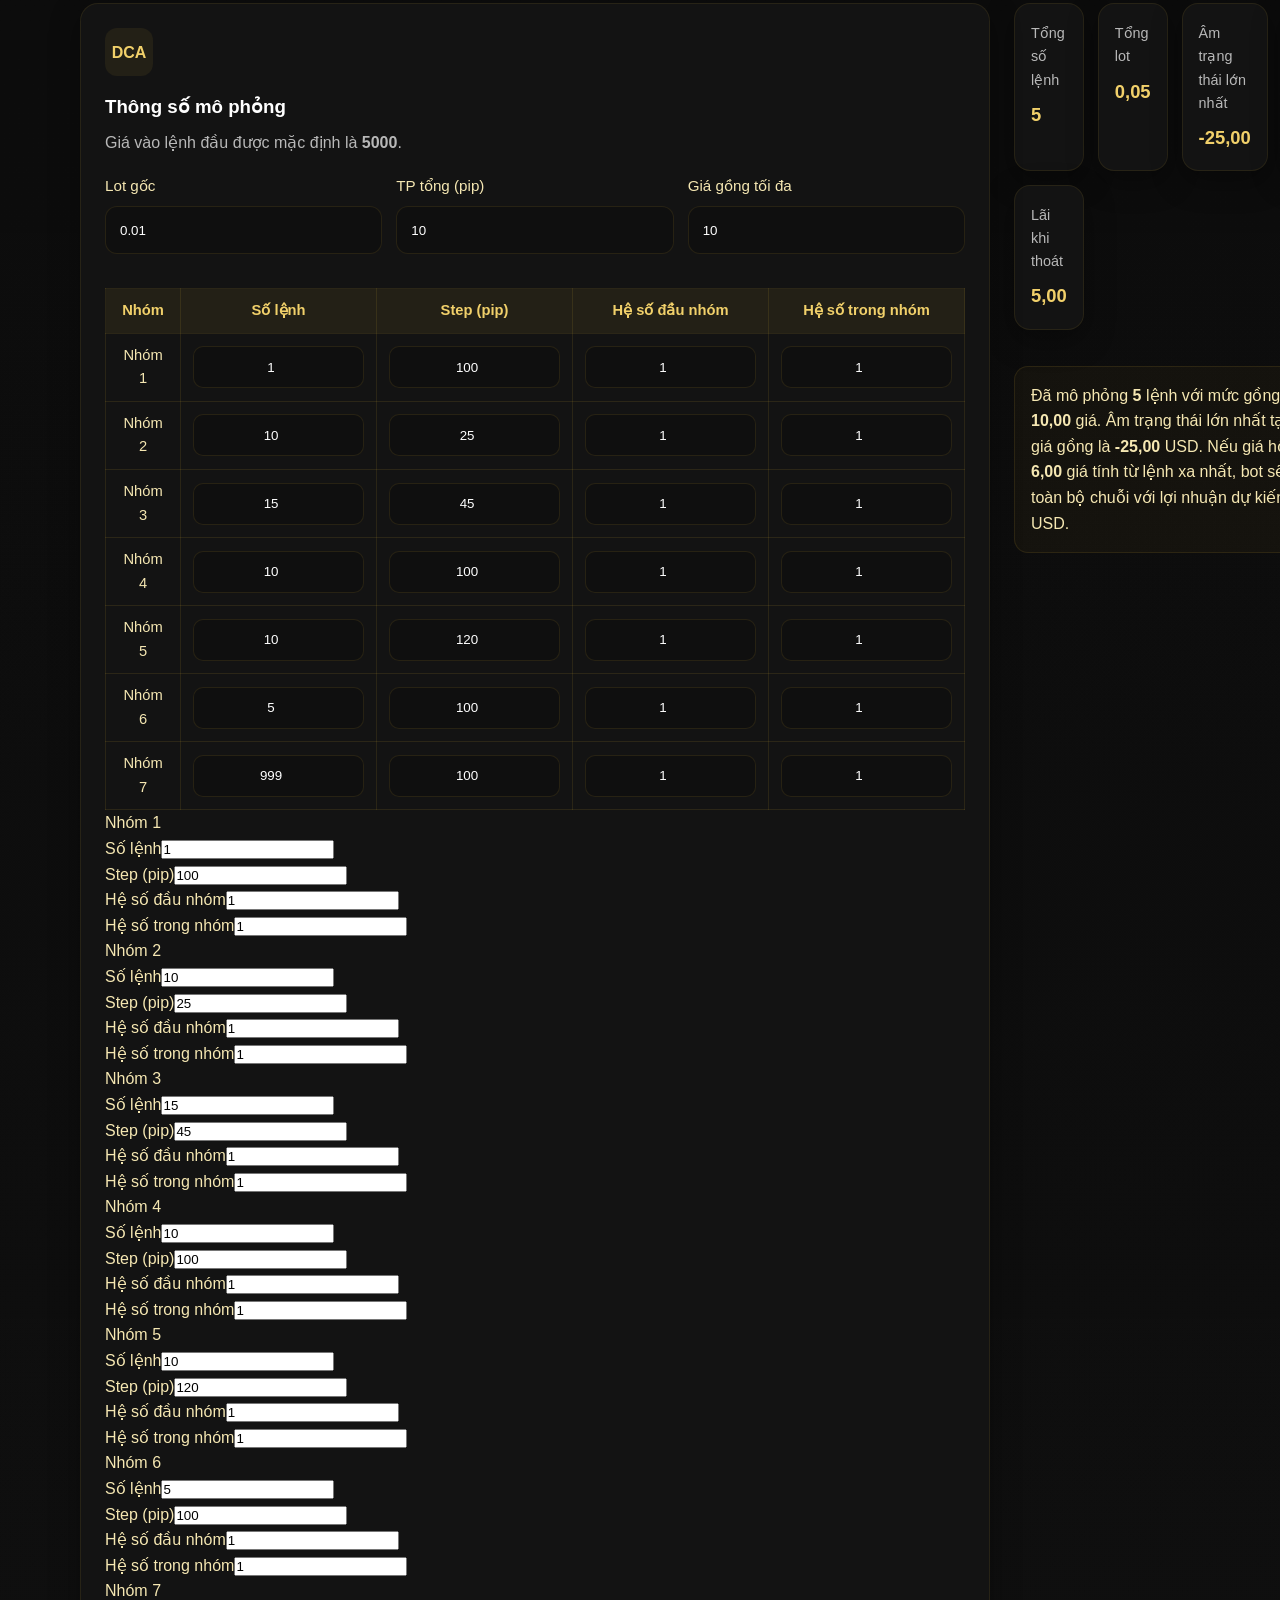
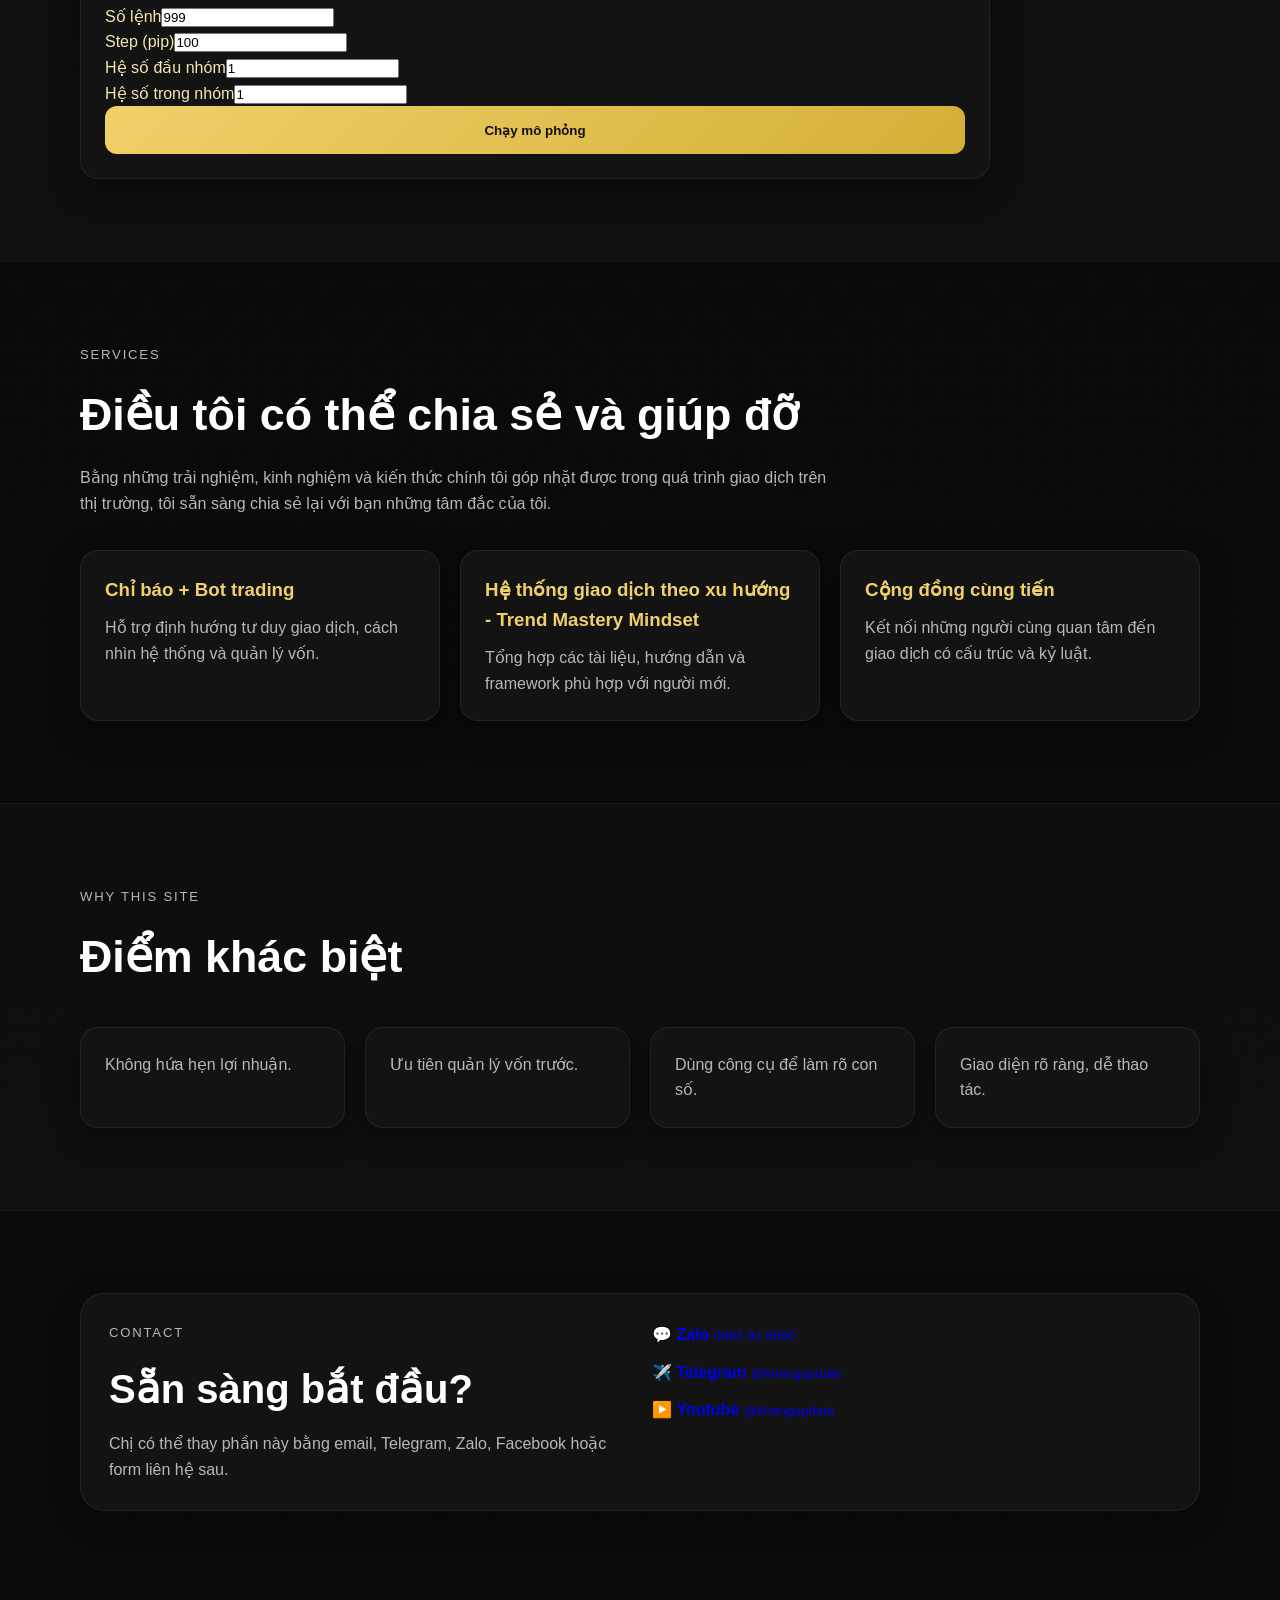
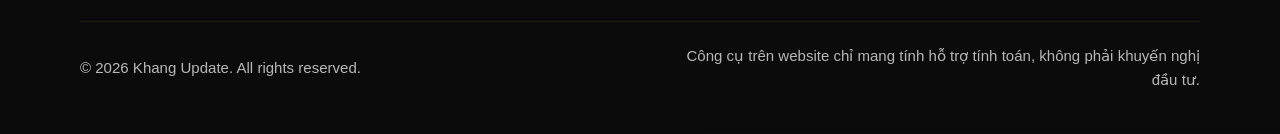
==== commit 9a5d3698: "index.html" ====
--- a/index.html
+++ b/index.html
@@ -62,7 +62,7 @@
         </div>
 
        <div class="hero-visual">
-         <img src="ảnh khang.png" alt="ảnh khang" class="hero-banner-img" />
+         <img src="anh-khang.png" alt="ảnh khang" class="hero-banner-img" />
        </div>
       </div>
     </section>
@@ -193,6 +193,58 @@
               </tr>
             </tbody>
           </table>
+          <!-- Card layout cho mobile -->
+<div class="group-cards">
+  <div class="group-card-item">
+    <div class="gc-title">Nhóm 1</div>
+    <div class="gc-row"><label>Số lệnh</label><input type="number" id="g1Orders_m" value="1" oninput="document.getElementById('g1Orders').value=this.value" /></div>
+    <div class="gc-row"><label>Step (pip)</label><input type="number" id="g1Step_m" value="100" oninput="document.getElementById('g1Step').value=this.value" /></div>
+    <div class="gc-row"><label>Hệ số đầu nhóm</label><input type="number" id="g1SF_m" step="0.01" value="1" oninput="document.getElementById('g1StartFactor').value=this.value" /></div>
+    <div class="gc-row"><label>Hệ số trong nhóm</label><input type="number" id="g1IF_m" step="0.01" value="1" oninput="document.getElementById('g1InnerFactor').value=this.value" /></div>
+  </div>
+  <div class="group-card-item">
+    <div class="gc-title">Nhóm 2</div>
+    <div class="gc-row"><label>Số lệnh</label><input type="number" id="g2Orders_m" value="10" oninput="document.getElementById('g2Orders').value=this.value" /></div>
+    <div class="gc-row"><label>Step (pip)</label><input type="number" id="g2Step_m" value="25" oninput="document.getElementById('g2Step').value=this.value" /></div>
+    <div class="gc-row"><label>Hệ số đầu nhóm</label><input type="number" id="g2SF_m" step="0.01" value="1" oninput="document.getElementById('g2StartFactor').value=this.value" /></div>
+    <div class="gc-row"><label>Hệ số trong nhóm</label><input type="number" id="g2IF_m" step="0.01" value="1" oninput="document.getElementById('g2InnerFactor').value=this.value" /></div>
+  </div>
+  <div class="group-card-item">
+    <div class="gc-title">Nhóm 3</div>
+    <div class="gc-row"><label>Số lệnh</label><input type="number" id="g3Orders_m" value="15" oninput="document.getElementById('g3Orders').value=this.value" /></div>
+    <div class="gc-row"><label>Step (pip)</label><input type="number" id="g3Step_m" value="45" oninput="document.getElementById('g3Step').value=this.value" /></div>
+    <div class="gc-row"><label>Hệ số đầu nhóm</label><input type="number" id="g3SF_m" step="0.01" value="1" oninput="document.getElementById('g3StartFactor').value=this.value" /></div>
+    <div class="gc-row"><label>Hệ số trong nhóm</label><input type="number" id="g3IF_m" step="0.01" value="1" oninput="document.getElementById('g3InnerFactor').value=this.value" /></div>
+  </div>
+  <div class="group-card-item">
+    <div class="gc-title">Nhóm 4</div>
+    <div class="gc-row"><label>Số lệnh</label><input type="number" id="g4Orders_m" value="10" oninput="document.getElementById('g4Orders').value=this.value" /></div>
+    <div class="gc-row"><label>Step (pip)</label><input type="number" id="g4Step_m" value="100" oninput="document.getElementById('g4Step').value=this.value" /></div>
+    <div class="gc-row"><label>Hệ số đầu nhóm</label><input type="number" id="g4SF_m" step="0.01" value="1" oninput="document.getElementById('g4StartFactor').value=this.value" /></div>
+    <div class="gc-row"><label>Hệ số trong nhóm</label><input type="number" id="g4IF_m" step="0.01" value="1" oninput="document.getElementById('g4InnerFactor').value=this.value" /></div>
+  </div>
+  <div class="group-card-item">
+    <div class="gc-title">Nhóm 5</div>
+    <div class="gc-row"><label>Số lệnh</label><input type="number" id="g5Orders_m" value="10" oninput="document.getElementById('g5Orders').value=this.value" /></div>
+    <div class="gc-row"><label>Step (pip)</label><input type="number" id="g5Step_m" value="120" oninput="document.getElementById('g5Step').value=this.value" /></div>
+    <div class="gc-row"><label>Hệ số đầu nhóm</label><input type="number" id="g5SF_m" step="0.01" value="1" oninput="document.getElementById('g5StartFactor').value=this.value" /></div>
+    <div class="gc-row"><label>Hệ số trong nhóm</label><input type="number" id="g5IF_m" step="0.01" value="1" oninput="document.getElementById('g5InnerFactor').value=this.value" /></div>
+  </div>
+  <div class="group-card-item">
+    <div class="gc-title">Nhóm 6</div>
+    <div class="gc-row"><label>Số lệnh</label><input type="number" id="g6Orders_m" value="5" oninput="document.getElementById('g6Orders').value=this.value" /></div>
+    <div class="gc-row"><label>Step (pip)</label><input type="number" id="g6Step_m" value="100" oninput="document.getElementById('g6Step').value=this.value" /></div>
+    <div class="gc-row"><label>Hệ số đầu nhóm</label><input type="number" id="g6SF_m" step="0.01" value="1" oninput="document.getElementById('g6StartFactor').value=this.value" /></div>
+    <div class="gc-row"><label>Hệ số trong nhóm</label><input type="number" id="g6IF_m" step="0.01" value="1" oninput="document.getElementById('g6InnerFactor').value=this.value" /></div>
+  </div>
+  <div class="group-card-item">
+    <div class="gc-title">Nhóm 7</div>
+    <div class="gc-row"><label>Số lệnh</label><input type="number" id="g7Orders_m" value="999" oninput="document.getElementById('g7Orders').value=this.value" /></div>
+    <div class="gc-row"><label>Step (pip)</label><input type="number" id="g7Step_m" value="100" oninput="document.getElementById('g7Step').value=this.value" /></div>
+    <div class="gc-row"><label>Hệ số đầu nhóm</label><input type="number" id="g7SF_m" step="0.01" value="1" oninput="document.getElementById('g7StartFactor').value=this.value" /></div>
+    <div class="gc-row"><label>Hệ số trong nhóm</label><input type="number" id="g7IF_m" step="0.01" value="1" oninput="document.getElementById('g7InnerFactor').value=this.value" /></div>
+  </div>
+</div>
         </div>
 
         <button class="btn btn-primary full-btn" onclick="simulateDCA()">
@@ -286,10 +338,28 @@
         </div>
 
         <div class="contact-info">
-          <p><strong>SĐT / Zalo</strong> 0983 81 6660</p>
-          <p><strong>Telegram:</strong> @khangupdate</p>
-          <p><strong>Youtube:</strong> youtube.com/@khangupdate</p>
-        </div>
+  <a href="https://zalo.me/0983816660" class="contact-btn" target="_blank" rel="noopener">
+    <span class="contact-btn-icon">💬</span>
+    <span class="contact-btn-text">
+      <strong>Zalo</strong>
+      <small>0983 81 6660</small>
+    </span>
+  </a>
+  <a href="https://t.me/khangupdate" class="contact-btn" target="_blank" rel="noopener">
+    <span class="contact-btn-icon">✈️</span>
+    <span class="contact-btn-text">
+      <strong>Telegram</strong>
+      <small>@khangupdate</small>
+    </span>
+  </a>
+  <a href="https://youtube.com/@khangupdate" class="contact-btn" target="_blank" rel="noopener">
+    <span class="contact-btn-icon">▶️</span>
+    <span class="contact-btn-text">
+      <strong>Youtube</strong>
+      <small>@khangupdate</small>
+    </span>
+  </a>
+</div>
       </div>
     </section>
   </main>
--- a/style.css
+++ b/style.css
@@ -707,4 +707,11 @@
   .summary-grid {
     grid-template-columns: 1fr;
   }
-}+}
+
+.hero-banner-img {
+  width: 100%;
+  border-radius: 26px;
+  box-shadow: var(--shadow);
+  object-fit: cover;
+}
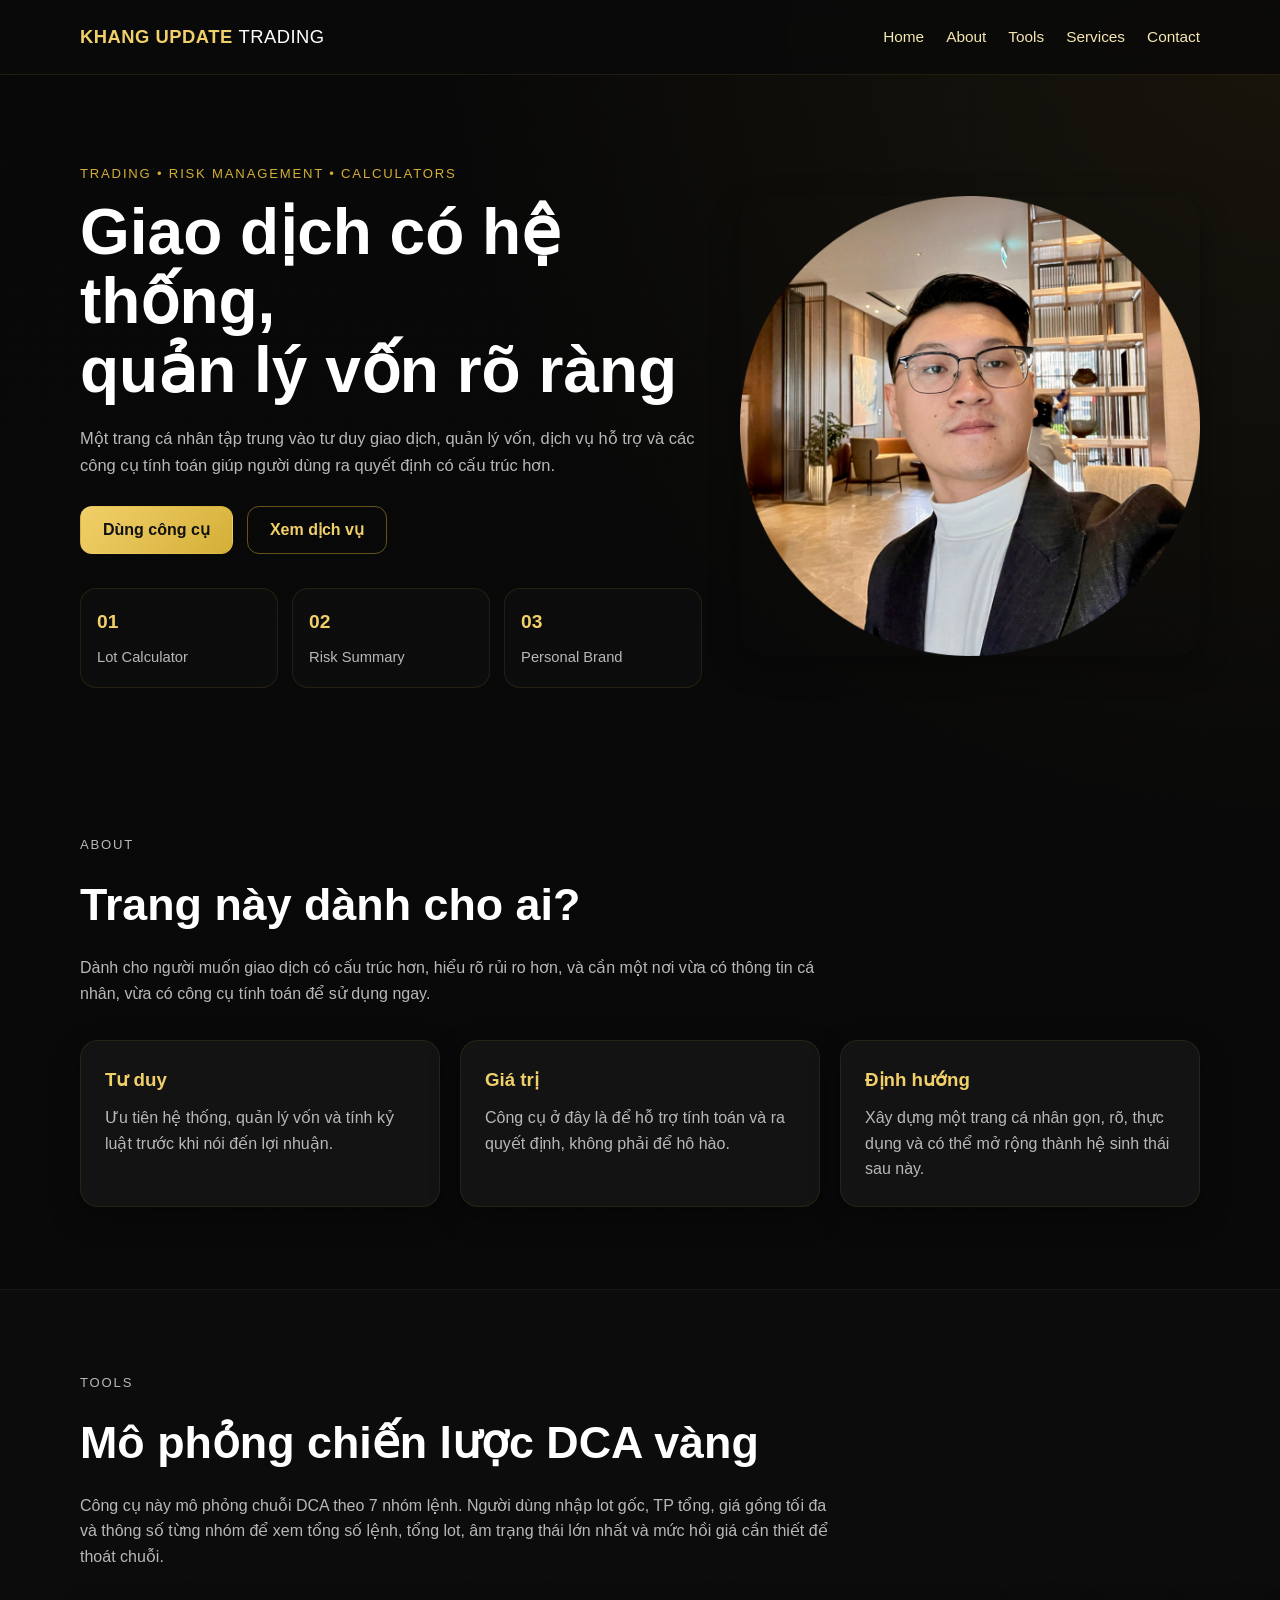
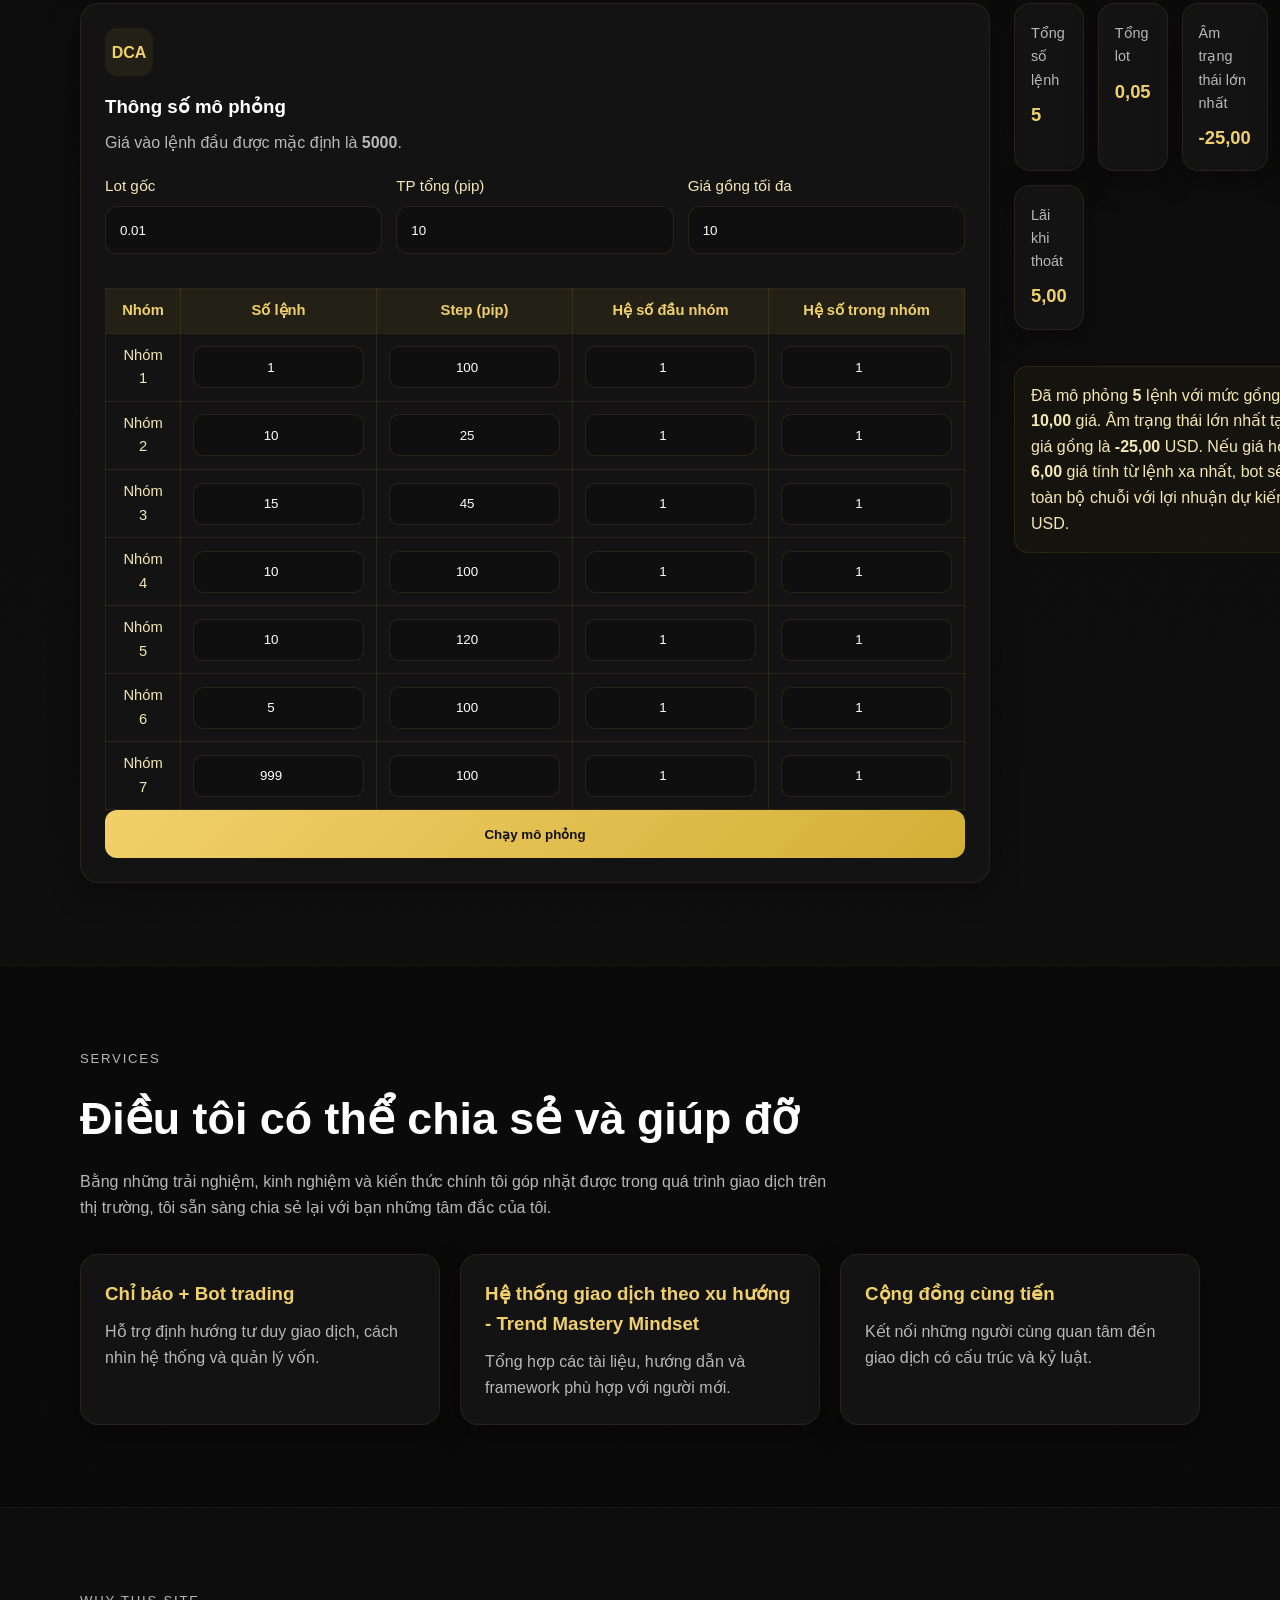
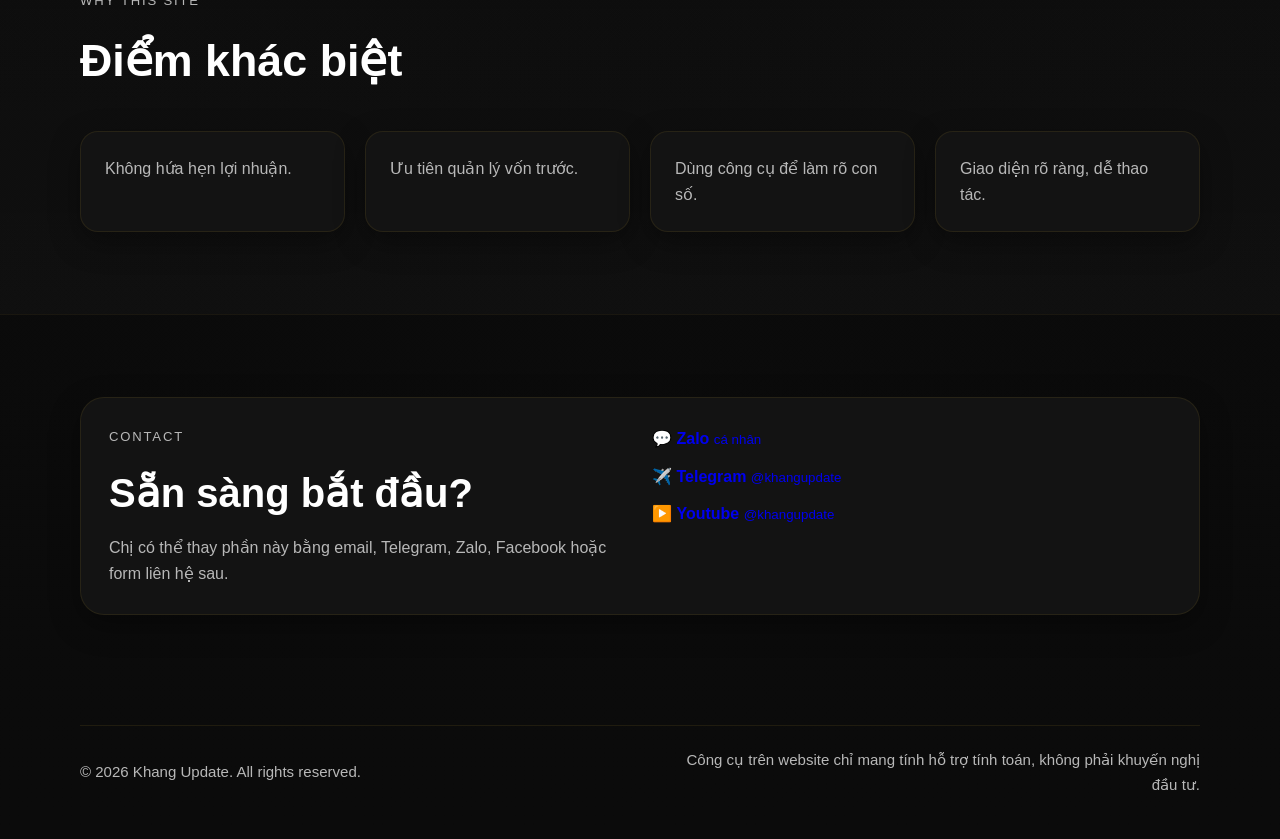
==== commit 2802e09f: "index.html" ====
--- a/index.html
+++ b/index.html
@@ -342,7 +342,7 @@
     <span class="contact-btn-icon">💬</span>
     <span class="contact-btn-text">
       <strong>Zalo</strong>
-      <small>0983 81 6660</small>
+      <small>cá nhân</small>
     </span>
   </a>
   <a href="https://t.me/khangupdate" class="contact-btn" target="_blank" rel="noopener">
--- a/style.css
+++ b/style.css
@@ -703,10 +703,129 @@
 }
 
 @media (max-width: 760px) {
-  .dca-top-inputs,
+  .dca-top-inputs {
+    grid-template-columns: repeat(2, 1fr);
+  }
+
   .summary-grid {
-    grid-template-columns: 1fr;
-  }
+    grid-template-columns: repeat(2, 1fr);
+  }
+
+  .summary-card {
+    padding: 14px 12px;
+  }
+
+  .summary-card span {
+    font-size: 0.8rem;
+  }
+
+  .summary-card strong {
+    font-size: 1rem;
+  }
+
+  .dca-note {
+    font-size: 0.88rem;
+  }
+
+  /* Ẩn bảng gốc, hiện card thay thế */
+  .group-config-table {
+    display: none;
+  }
+
+  .group-table-wrap::after {
+    display: none;
+  }
+
+  .group-cards {
+    display: grid;
+    gap: 12px;
+  }
+}
+
+@media (max-width: 760px) {
+  .dca-top-inputs {
+    grid-template-columns: repeat(2, 1fr);
+  }
+
+  .summary-grid {
+    grid-template-columns: repeat(2, 1fr);
+  }
+
+  .summary-card {
+    padding: 14px 12px;
+  }
+
+  .summary-card span {
+    font-size: 0.8rem;
+  }
+
+  .summary-card strong {
+    font-size: 1rem;
+  }
+
+  .dca-note {
+    font-size: 0.88rem;
+  }
+
+  /* Ẩn bảng gốc, hiện card thay thế */
+  .group-config-table {
+    display: none;
+  }
+
+  .group-table-wrap::after {
+    display: none;
+  }
+
+  .group-cards {
+    display: grid;
+    gap: 12px;
+  }
+}
+
+@media (min-width: 761px) {
+  .group-cards {
+    display: none;
+  }
+}
+
+.group-card-item {
+  background: rgba(255,255,255,0.02);
+  border: 1px solid rgba(212, 175, 55, 0.12);
+  border-radius: 14px;
+  padding: 14px;
+}
+
+.gc-title {
+  color: var(--gold-soft);
+  font-weight: 700;
+  margin-bottom: 10px;
+  font-size: 0.95rem;
+}
+
+.gc-row {
+  display: flex;
+  justify-content: space-between;
+  align-items: center;
+  gap: 10px;
+  margin-bottom: 8px;
+}
+
+.gc-row label {
+  color: var(--muted);
+  font-size: 0.85rem;
+  flex-shrink: 0;
+}
+
+.gc-row input {
+  width: 90px;
+  min-height: 38px;
+  border-radius: 8px;
+  border: 1px solid rgba(212, 175, 55, 0.12);
+  background: #0f0f0f;
+  color: var(--white);
+  text-align: center;
+  padding: 0 8px;
+  font-size: 0.88rem;
 }
 
 .hero-banner-img {
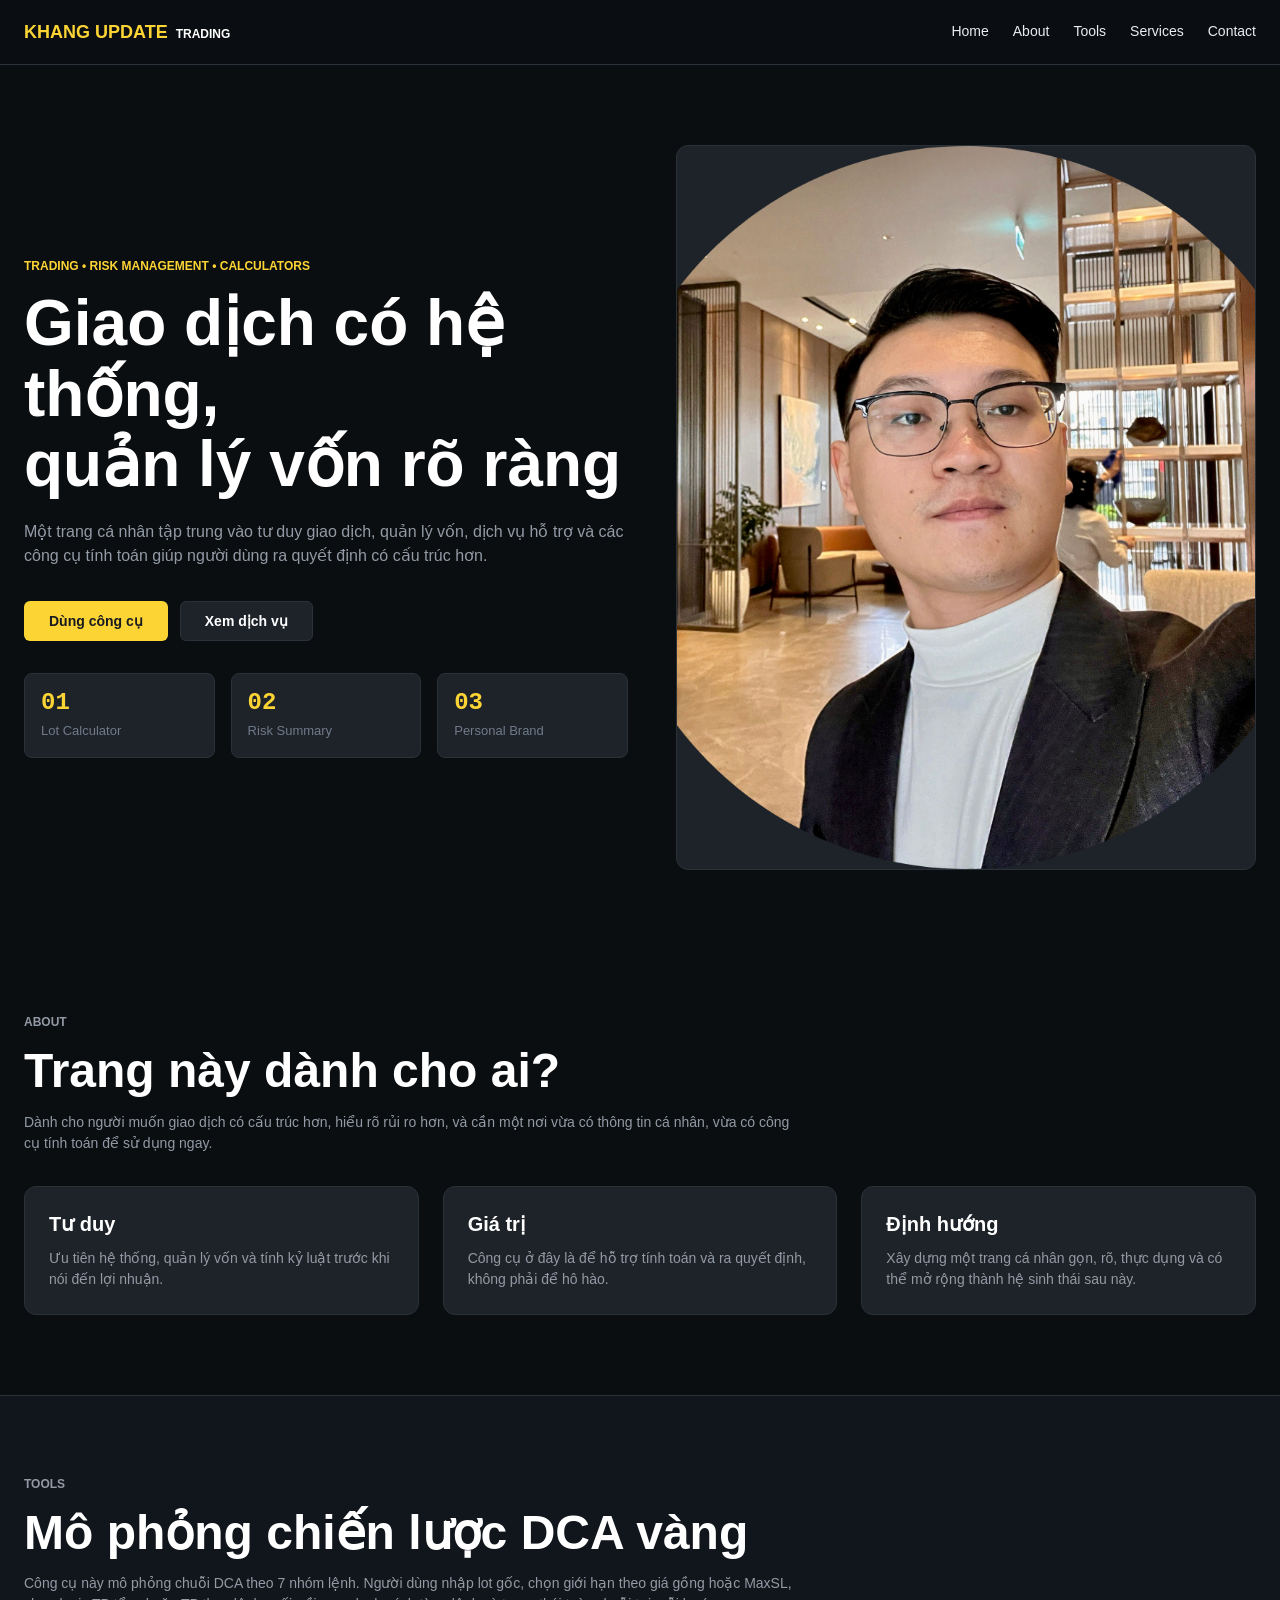
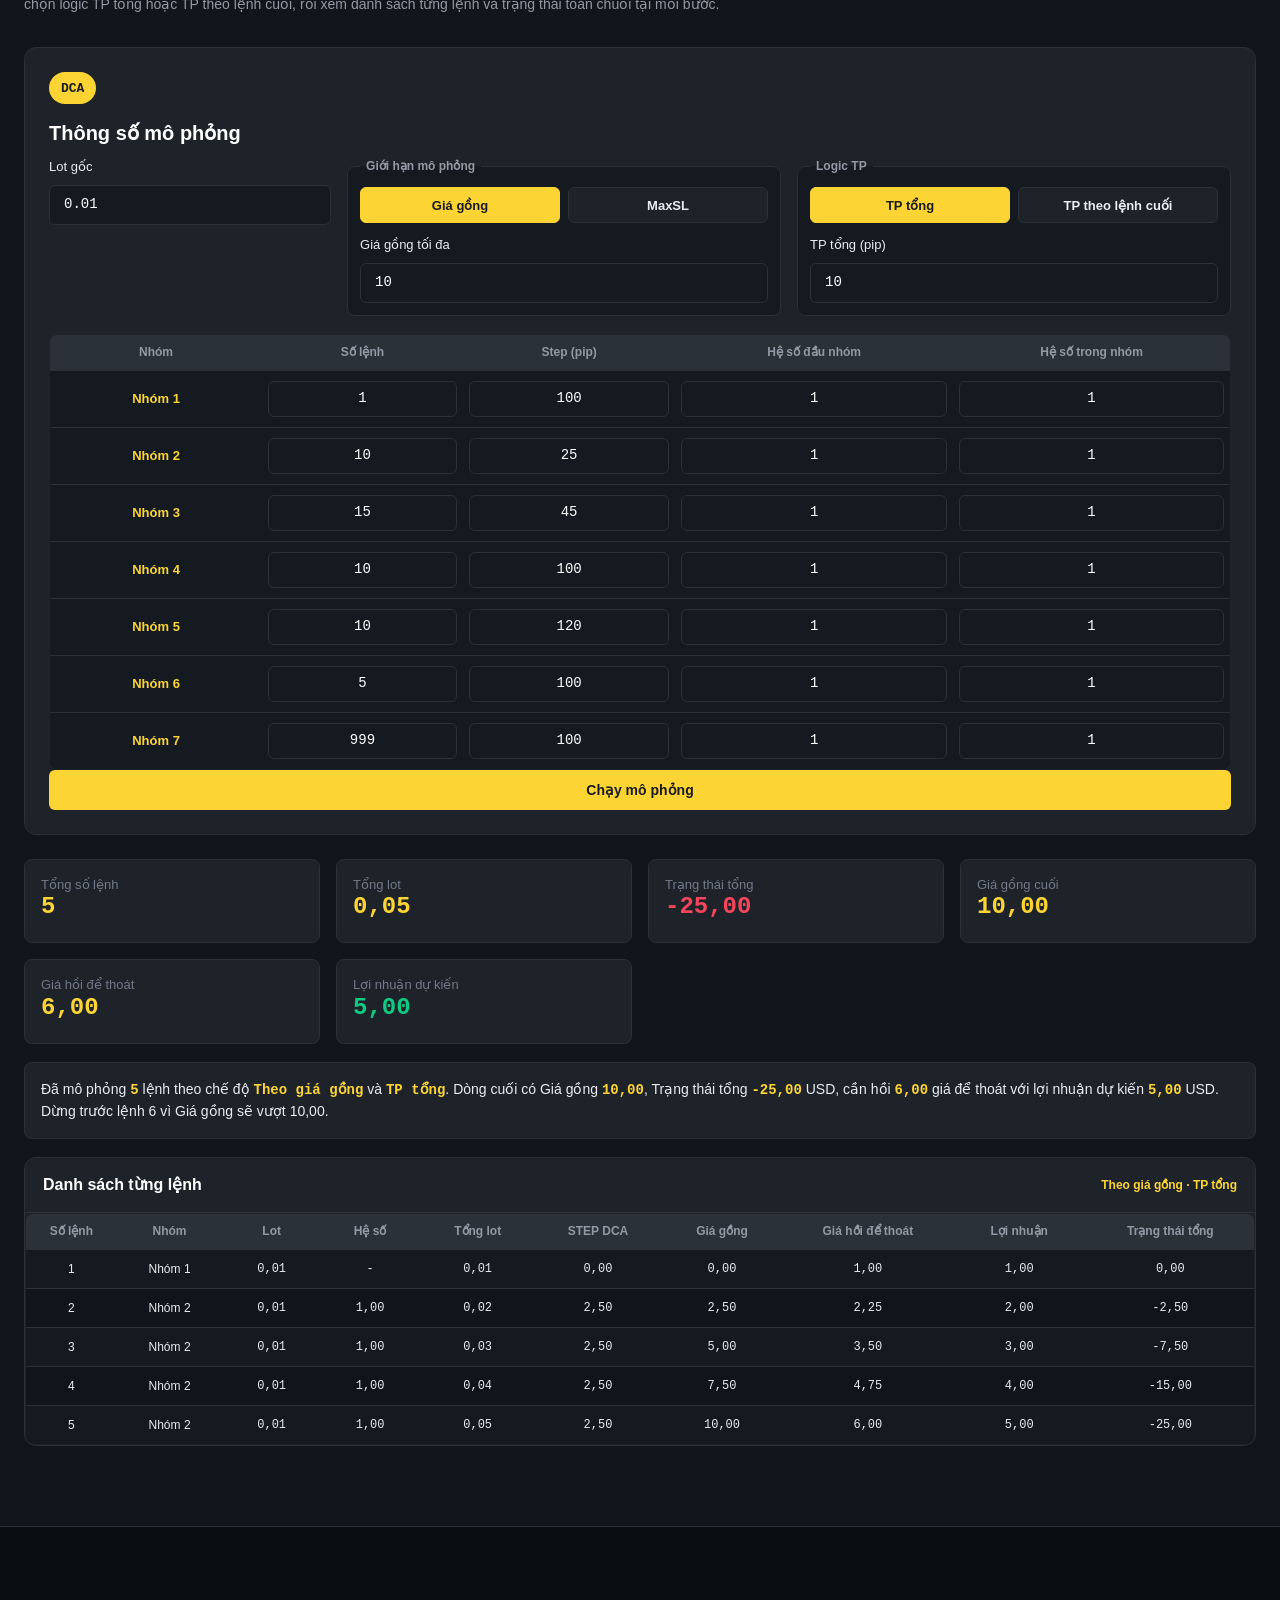
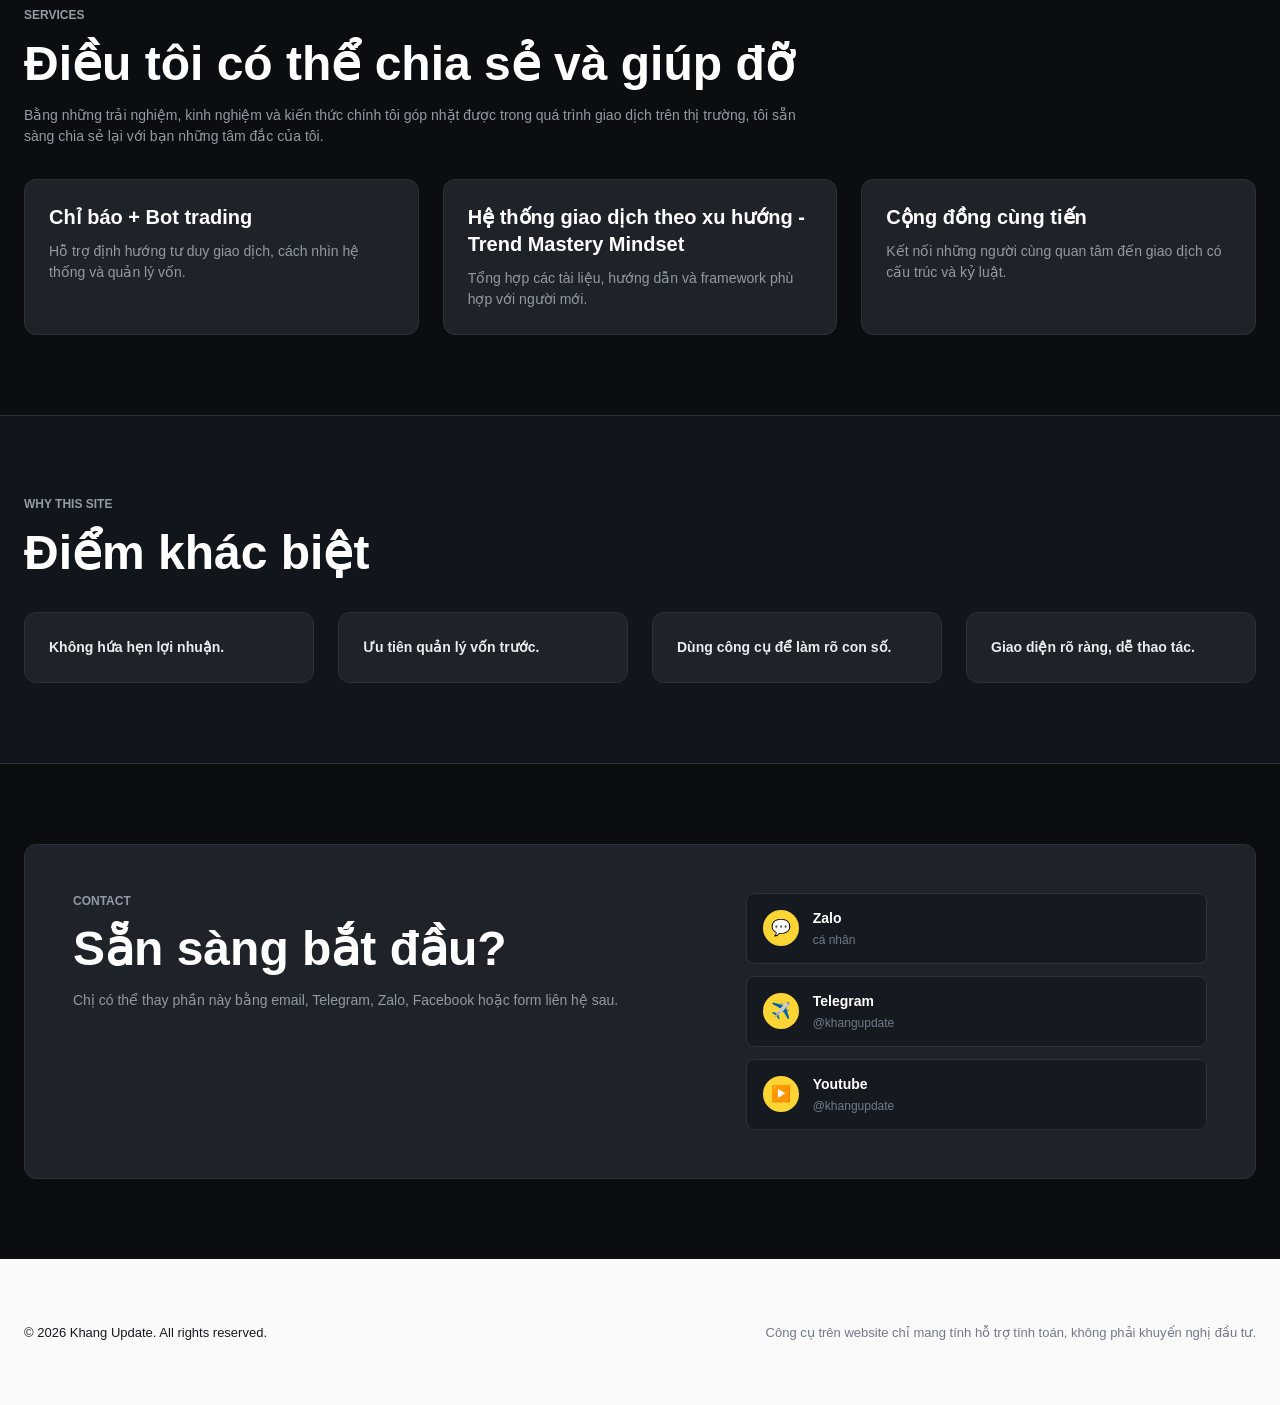
==== commit 708c1cb3: "Add files via upload" ====
--- a/index.html
+++ b/index.html
@@ -102,8 +102,8 @@
       <h2>Mô phỏng chiến lược DCA vàng</h2>
       <p>
         Công cụ này mô phỏng chuỗi DCA theo 7 nhóm lệnh. Người dùng nhập lot gốc,
-        TP tổng, giá gồng tối đa và thông số từng nhóm để xem tổng số lệnh, tổng lot,
-        âm trạng thái lớn nhất và mức hồi giá cần thiết để thoát chuỗi.
+        chọn giới hạn theo giá gồng hoặc MaxSL, chọn logic TP tổng hoặc TP theo lệnh cuối,
+        rồi xem danh sách từng lệnh và trạng thái toàn chuỗi tại mỗi bước.
       </p>
     </div>
 
@@ -111,7 +111,6 @@
       <div class="tool-card dca-input-card">
         <div class="tool-icon">DCA</div>
         <h3>Thông số mô phỏng</h3>
-        <p>Giá vào lệnh đầu được mặc định là <strong>5000</strong>.</p>
 
         <div class="dca-top-inputs">
           <div class="form-group">
@@ -119,19 +118,60 @@
             <input type="number" id="baseLot" step="0.01" value="0.01" />
           </div>
 
-          <div class="form-group">
-            <label for="tpTotalPip">TP tổng (pip)</label>
-            <input type="number" id="tpTotalPip" value="10" />
-          </div>
-
-          <div class="form-group">
-            <label for="maxDrawPrice">Giá gồng tối đa</label>
-            <input type="number" id="maxDrawPrice" value="10" />
-          </div>
+          <fieldset class="choice-panel">
+            <legend>Giới hạn mô phỏng</legend>
+            <div class="choice-tabs" role="radiogroup" aria-label="Chọn giới hạn mô phỏng">
+              <label>
+                <input type="radio" name="limitMode" value="price" checked />
+                <span>Giá gồng</span>
+              </label>
+              <label>
+                <input type="radio" name="limitMode" value="maxsl" />
+                <span>MaxSL</span>
+              </label>
+            </div>
+            <div class="form-group" data-limit-field="price">
+              <label for="maxDrawPrice">Giá gồng tối đa</label>
+              <input type="number" id="maxDrawPrice" value="10" />
+            </div>
+            <div class="form-group is-hidden" data-limit-field="maxsl">
+              <label for="maxSL">MaxSL cho phép (USD)</label>
+              <input type="number" id="maxSL" value="1000" />
+            </div>
+          </fieldset>
+
+          <fieldset class="choice-panel">
+            <legend>Logic TP</legend>
+            <div class="choice-tabs" role="radiogroup" aria-label="Chọn logic TP">
+              <label>
+                <input type="radio" name="tpMode" value="total" checked />
+                <span>TP tổng</span>
+              </label>
+              <label>
+                <input type="radio" name="tpMode" value="last" />
+                <span>TP theo lệnh cuối</span>
+              </label>
+            </div>
+            <div class="form-group" data-tp-field="total">
+              <label for="tpTotalPip">TP tổng (pip)</label>
+              <input type="number" id="tpTotalPip" value="10" />
+            </div>
+            <div class="form-group is-hidden" data-tp-field="last">
+              <label for="tpLastPip">TP theo lệnh cuối (pip)</label>
+              <input type="number" id="tpLastPip" value="20" />
+            </div>
+          </fieldset>
         </div>
 
         <div class="group-table-wrap">
           <table class="group-config-table">
+            <colgroup>
+              <col class="config-col-group" />
+              <col class="config-col-orders" />
+              <col class="config-col-step" />
+              <col class="config-col-factor" />
+              <col class="config-col-factor" />
+            </colgroup>
             <thead>
               <tr>
                 <th>Nhóm</th>
@@ -263,21 +303,67 @@
             <strong id="sumLots">0.00</strong>
           </div>
           <div class="summary-card">
-            <span>Âm trạng thái lớn nhất</span>
+            <span>Trạng thái tổng</span>
             <strong id="maxFloatingLoss">0.00</strong>
           </div>
           <div class="summary-card">
-            <span>Hồi để thoát</span>
+            <span>Giá gồng cuối</span>
+            <strong id="finalDrawPrice">0.00</strong>
+          </div>
+          <div class="summary-card">
+            <span>Giá hồi để thoát</span>
             <strong id="recoveryPrice">0.00</strong>
           </div>
           <div class="summary-card">
-            <span>Lãi khi thoát</span>
+            <span>Lợi nhuận dự kiến</span>
             <strong id="exitProfitOutput">0.00</strong>
           </div>
         </div>
 
         <div class="result-box dca-note" id="dcaNote">
           Nhấn “Chạy mô phỏng” để xem kết quả.
+        </div>
+
+        <div class="detail-table-card">
+          <div class="detail-table-head">
+            <h3>Danh sách từng lệnh</h3>
+            <span id="resultModeLabel">Theo giá gồng · TP tổng</span>
+          </div>
+          <div class="table-scroll">
+            <table class="result-table">
+              <colgroup>
+                <col class="result-col-order" />
+                <col class="result-col-group" />
+                <col class="result-col-lot" />
+                <col class="result-col-factor" />
+                <col class="result-col-total" />
+                <col class="result-col-step" />
+                <col class="result-col-draw" />
+                <col class="result-col-recovery" />
+                <col class="result-col-profit" />
+                <col class="result-col-state" />
+              </colgroup>
+              <thead>
+                <tr>
+                  <th>Số lệnh</th>
+                  <th>Nhóm</th>
+                  <th>Lot</th>
+                  <th>Hệ số</th>
+                  <th>Tổng lot</th>
+                  <th>STEP DCA</th>
+                  <th>Giá gồng</th>
+                  <th>Giá hồi để thoát</th>
+                  <th>Lợi nhuận</th>
+                  <th>Trạng thái tổng</th>
+                </tr>
+              </thead>
+              <tbody id="orderRows">
+                <tr>
+                  <td colspan="10">Chưa có dữ liệu mô phỏng.</td>
+                </tr>
+              </tbody>
+            </table>
+          </div>
         </div>
       </div>
     </div>
--- a/style.css
+++ b/style.css
@@ -1,21 +1,40 @@
 :root {
-  --bg: #0a0a0a;
-  --bg-soft: #101010;
-  --card: #131313;
-  --border: #262626;
-  --gold: #d4af37;
-  --gold-soft: #f1d06a;
-  --text: #f5e7b2;
-  --muted: #b8b8b8;
-  --white: #ffffff;
-  --shadow: 0 10px 30px rgba(0, 0, 0, 0.35);
-  --radius: 18px;
+  --canvas-dark: #0b0e11;
+  --surface-card-dark: #1e2329;
+  --surface-elevated-dark: #2b3139;
+  --canvas-light: #ffffff;
+  --surface-soft-light: #fafafa;
+  --surface-strong-light: #f5f5f5;
+  --primary: #fcd535;
+  --primary-active: #f0b90b;
+  --primary-disabled: #3a3a1f;
+  --trading-up: #0ecb81;
+  --trading-down: #f6465d;
+  --info: #3b82f6;
+  --ink: #181a20;
+  --body-dark: #eaecef;
+  --muted: #707a8a;
+  --muted-strong: #929aa5;
+  --on-primary: #181a20;
+  --on-dark: #ffffff;
+  --hairline-dark: #2b3139;
+  --hairline-light: #eaecef;
+  --border-strong: #cdd1d6;
+  --font-body: BinanceNova, Inter, -apple-system, BlinkMacSystemFont, "Segoe UI", Roboto, sans-serif;
+  --font-number: BinancePlex, "IBM Plex Sans", "JetBrains Mono", ui-monospace, SFMono-Regular, Menlo, monospace;
+  --container: 1280px;
+  --section: 80px;
+  --radius-md: 6px;
+  --radius-lg: 8px;
+  --radius-xl: 12px;
+  --radius-pill: 9999px;
+  --focus-ring: 0 0 0 2px rgba(59, 130, 246, 0.5);
 }
 
 * {
+  box-sizing: border-box;
   margin: 0;
   padding: 0;
-  box-sizing: border-box;
 }
 
 html {
@@ -23,185 +42,245 @@
 }
 
 body {
-  font-family: Arial, Helvetica, sans-serif;
-  background:
-    radial-gradient(circle at top right, rgba(212, 175, 55, 0.08), transparent 20%),
-    linear-gradient(180deg, #080808 0%, #0b0b0b 100%);
-  color: var(--text);
-  line-height: 1.6;
+  min-width: 320px;
+  background: var(--canvas-dark);
+  color: var(--body-dark);
+  font-family: var(--font-body);
+  font-size: 14px;
+  line-height: 1.5;
 }
 
 img {
+  display: block;
   max-width: 100%;
-  display: block;
 }
 
 a {
+  color: inherit;
   text-decoration: none;
 }
 
+button,
+input {
+  font: inherit;
+}
+
+input[type="number"] {
+  appearance: textfield;
+}
+
+input[type="number"]::-webkit-outer-spin-button,
+input[type="number"]::-webkit-inner-spin-button {
+  margin: 0;
+  appearance: none;
+}
+
 .container {
-  width: min(1120px, 92%);
-  margin: 0 auto;
+  width: min(var(--container), calc(100% - 48px));
+  margin-inline: auto;
 }
 
 .header {
   position: sticky;
   top: 0;
   z-index: 100;
-  backdrop-filter: blur(10px);
-  background: rgba(10, 10, 10, 0.86);
-  border-bottom: 1px solid rgba(212, 175, 55, 0.12);
+  background: rgba(11, 14, 17, 0.94);
+  border-bottom: 1px solid var(--hairline-dark);
+  backdrop-filter: blur(14px);
 }
 
 .nav {
-  min-height: 74px;
+  min-height: 64px;
   display: flex;
   align-items: center;
   justify-content: space-between;
-  gap: 20px;
+  gap: 24px;
 }
 
 .logo {
-  color: var(--gold-soft);
+  display: inline-flex;
+  align-items: baseline;
+  gap: 8px;
+  color: var(--primary);
+  font-size: 18px;
   font-weight: 700;
-  letter-spacing: 0.5px;
-  font-size: 1.15rem;
+  line-height: 1;
+  white-space: nowrap;
 }
 
 .logo span {
-  color: var(--white);
-  font-weight: 400;
+  color: var(--on-dark);
+  font-size: 12px;
+  font-weight: 600;
+  letter-spacing: 0;
 }
 
 .nav-links {
   display: flex;
   align-items: center;
-  gap: 22px;
+  gap: 24px;
 }
 
 .nav-links a {
-  color: var(--text);
-  font-size: 0.96rem;
-  transition: 0.25s ease;
-}
-
-.nav-links a:hover {
-  color: var(--gold-soft);
+  color: var(--body-dark);
+  font-size: 14px;
+  font-weight: 500;
+  line-height: 1.4;
+}
+
+.nav-links a:hover,
+.nav-links a:focus-visible {
+  color: var(--primary);
 }
 
 .menu-toggle {
+  width: 40px;
+  height: 40px;
   display: none;
-  border: 1px solid var(--border);
-  background: var(--card);
-  color: var(--gold-soft);
-  padding: 10px 12px;
-  border-radius: 10px;
+  place-items: center;
+  border: 1px solid var(--hairline-dark);
+  border-radius: var(--radius-md);
+  background: var(--surface-card-dark);
+  color: var(--primary);
   cursor: pointer;
 }
 
+.menu-toggle:focus-visible,
+.btn:focus-visible,
+input:focus-visible,
+.contact-btn:focus-visible {
+  outline: none;
+  box-shadow: var(--focus-ring);
+}
+
 .hero {
-  padding: 88px 0 64px;
+  padding: var(--section) 0 64px;
+  background: var(--canvas-dark);
 }
 
 .hero-grid {
   display: grid;
-  grid-template-columns: 1.15fr 0.85fr;
-  gap: 38px;
+  grid-template-columns: minmax(0, 1.02fr) minmax(360px, 0.98fr);
+  gap: 48px;
   align-items: center;
 }
 
 .eyebrow,
 .section-tag {
-  color: var(--gold);
-  font-size: 0.82rem;
-  letter-spacing: 1.8px;
+  margin-bottom: 14px;
+  color: var(--primary);
+  font-size: 12px;
+  font-weight: 600;
+  line-height: 1.4;
+  letter-spacing: 0;
   text-transform: uppercase;
-  margin-bottom: 14px;
 }
 
 .hero h1 {
-  font-size: clamp(2.3rem, 5vw, 4.2rem);
-  line-height: 1.08;
-  color: var(--white);
+  max-width: 760px;
   margin-bottom: 20px;
+  color: var(--on-dark);
+  font-size: clamp(36px, 5vw, 64px);
+  font-weight: 700;
+  letter-spacing: 0;
+  line-height: 1.1;
 }
 
 .hero-desc {
   max-width: 680px;
-  color: var(--muted);
-  font-size: 1.03rem;
-  margin-bottom: 28px;
+  margin-bottom: 32px;
+  color: var(--muted-strong);
+  font-size: 16px;
+  line-height: 1.55;
 }
 
 .hero-actions {
   display: flex;
-  gap: 14px;
   flex-wrap: wrap;
-  margin-bottom: 34px;
+  gap: 12px;
+  margin-bottom: 32px;
 }
 
 .btn {
+  min-height: 40px;
   display: inline-flex;
   align-items: center;
   justify-content: center;
-  min-height: 48px;
-  padding: 0 22px;
-  border-radius: 12px;
-  font-weight: 700;
-  transition: 0.25s ease;
+  border: 1px solid transparent;
+  border-radius: var(--radius-md);
+  padding: 0 24px;
+  color: var(--on-primary);
+  font-size: 14px;
+  font-weight: 600;
+  line-height: 1;
   cursor: pointer;
-  border: 1px solid transparent;
 }
 
 .btn-primary {
-  background: linear-gradient(135deg, var(--gold-soft), var(--gold));
-  color: #111;
-}
-
-.btn-primary:hover {
-  transform: translateY(-1px);
-  box-shadow: 0 10px 24px rgba(212, 175, 55, 0.18);
+  background: var(--primary);
+  color: var(--on-primary);
+}
+
+.btn-primary:hover,
+.btn-primary:active {
+  background: var(--primary-active);
 }
 
 .btn-outline {
-  border-color: rgba(212, 175, 55, 0.45);
-  color: var(--gold-soft);
-  background: transparent;
+  background: var(--surface-card-dark);
+  border-color: var(--hairline-dark);
+  color: var(--on-dark);
 }
 
 .btn-outline:hover {
-  background: rgba(212, 175, 55, 0.08);
+  background: var(--surface-elevated-dark);
 }
 
 .full-btn {
   width: 100%;
-  border: none;
 }
 
 .hero-stats {
   display: grid;
-  grid-template-columns: repeat(3, 1fr);
-  gap: 14px;
-}
-
-.stat-card {
-  background: rgba(255, 255, 255, 0.02);
-  border: 1px solid rgba(212, 175, 55, 0.12);
-  border-radius: 16px;
-  padding: 18px 16px;
-}
-
-.stat-card strong {
+  grid-template-columns: repeat(3, minmax(0, 1fr));
+  gap: 16px;
+}
+
+.stat-card,
+.summary-card {
+  min-width: 0;
+  background: var(--surface-card-dark);
+  border: 1px solid var(--hairline-dark);
+  border-radius: var(--radius-lg);
+  padding: 16px;
+}
+
+.stat-card strong,
+.summary-card strong {
   display: block;
-  font-size: 1.2rem;
-  color: var(--gold-soft);
   margin-bottom: 6px;
-}
-
-.stat-card span {
+  color: var(--primary);
+  font-family: var(--font-number);
+  font-size: 24px;
+  font-weight: 700;
+  letter-spacing: 0;
+  line-height: 1.1;
+}
+
+.summary-card strong.negative-cell {
+  color: var(--trading-down);
+}
+
+.summary-card strong.positive-cell {
+  color: var(--trading-up);
+}
+
+.stat-card span,
+.summary-card span {
+  display: block;
   color: var(--muted);
-  font-size: 0.92rem;
+  font-size: 13px;
+  line-height: 1.4;
 }
 
 .hero-visual {
@@ -209,192 +288,112 @@
   justify-content: center;
 }
 
-.chart-card {
+.hero-banner-img {
   width: 100%;
-  min-height: 420px;
-  background:
-    linear-gradient(180deg, rgba(212, 175, 55, 0.08), rgba(212, 175, 55, 0.02)),
-    #101010;
-  border: 1px solid rgba(212, 175, 55, 0.16);
-  border-radius: 26px;
-  box-shadow: var(--shadow);
-  overflow: hidden;
-}
-
-.chart-top {
-  display: flex;
-  gap: 8px;
-  padding: 18px;
-  border-bottom: 1px solid rgba(212, 175, 55, 0.08);
-}
-
-.dot {
-  width: 11px;
-  height: 11px;
-  border-radius: 50%;
-  background: var(--gold);
-  opacity: 0.8;
-}
-
-.chart-body {
-  position: relative;
-  height: 100%;
-  min-height: 360px;
-  padding: 24px;
-  overflow: hidden;
-}
-
-.chart-line {
-  position: absolute;
-  left: 8%;
-  right: 8%;
-  border-top: 3px solid var(--gold-soft);
-  border-radius: 999px;
-  opacity: 0.9;
-}
-
-.chart-line-1 {
-  top: 58%;
-  transform: rotate(-8deg);
-}
-
-.chart-line-2 {
-  top: 42%;
-  transform: rotate(14deg);
-  opacity: 0.45;
-}
-
-.chart-bars {
-  position: absolute;
-  left: 10%;
-  right: 10%;
-  bottom: 12%;
-  display: flex;
-  align-items: flex-end;
-  justify-content: space-between;
-  gap: 10px;
-}
-
-.chart-bars span {
-  display: block;
-  width: 100%;
-  background: linear-gradient(180deg, var(--gold-soft), rgba(212, 175, 55, 0.18));
-  border-radius: 999px 999px 0 0;
-}
-
-.chart-bars span:nth-child(1) { height: 42px; }
-.chart-bars span:nth-child(2) { height: 98px; }
-.chart-bars span:nth-child(3) { height: 64px; }
-.chart-bars span:nth-child(4) { height: 140px; }
-.chart-bars span:nth-child(5) { height: 84px; }
-.chart-bars span:nth-child(6) { height: 160px; }
-.chart-bars span:nth-child(7) { height: 92px; }
-.chart-bars span:nth-child(8) { height: 180px; }
-.chart-bars span:nth-child(9) { height: 122px; }
-.chart-bars span:nth-child(10) { height: 210px; }
+  aspect-ratio: 4 / 5;
+  object-fit: cover;
+  background: var(--surface-card-dark);
+  border: 1px solid var(--hairline-dark);
+  border-radius: var(--radius-xl);
+}
 
 .section {
-  padding: 82px 0;
+  padding: var(--section) 0;
+  background: var(--canvas-dark);
 }
 
 .section-dark {
-  background: linear-gradient(180deg, rgba(255,255,255,0.01), rgba(255,255,255,0.02));
-  border-top: 1px solid rgba(212, 175, 55, 0.06);
-  border-bottom: 1px solid rgba(212, 175, 55, 0.06);
+  background: #11161c;
+  border-block: 1px solid var(--hairline-dark);
 }
 
 .section-heading {
-  max-width: 760px;
-  margin-bottom: 34px;
-}
-
-.section-heading h2 {
-  font-size: clamp(1.8rem, 4vw, 2.8rem);
-  color: var(--white);
+  max-width: 780px;
+  margin-bottom: 32px;
+}
+
+.section-heading h2,
+.contact-box h2 {
   margin-bottom: 14px;
-}
-
-.section-heading p {
-  color: var(--muted);
+  color: var(--on-dark);
+  font-size: clamp(32px, 4vw, 48px);
+  font-weight: 700;
+  letter-spacing: 0;
+  line-height: 1.1;
+}
+
+.section-heading p,
+.contact-box p,
+.tool-card p,
+.info-card p,
+.service-card p {
+  color: var(--muted-strong);
 }
 
 .about-grid,
 .services-grid,
+.bullet-grid,
+.tools-grid {
+  display: grid;
+  gap: 24px;
+}
+
+.about-grid,
+.services-grid {
+  grid-template-columns: repeat(3, minmax(0, 1fr));
+}
+
 .bullet-grid {
-  display: grid;
-  gap: 20px;
-}
-
-.about-grid {
-  grid-template-columns: repeat(3, 1fr);
-}
-
-.services-grid {
-  grid-template-columns: repeat(3, 1fr);
-}
-
-.bullet-grid {
-  grid-template-columns: repeat(4, 1fr);
+  grid-template-columns: repeat(4, minmax(0, 1fr));
+}
+
+.info-card,
+.service-card,
+.bullet-card,
+.tool-card,
+.contact-box {
+  background: var(--surface-card-dark);
+  border: 1px solid var(--hairline-dark);
+  border-radius: var(--radius-xl);
 }
 
 .info-card,
 .service-card,
 .bullet-card,
 .tool-card {
-  background: var(--card);
-  border: 1px solid rgba(212, 175, 55, 0.1);
-  border-radius: var(--radius);
-  box-shadow: var(--shadow);
-}
-
-.info-card,
-.service-card,
+  padding: 24px;
+}
+
+.info-card h3,
+.service-card h3,
+.tool-card h3 {
+  margin-bottom: 10px;
+  color: var(--on-dark);
+  font-size: 20px;
+  font-weight: 600;
+  line-height: 1.35;
+}
+
 .bullet-card {
-  padding: 24px;
-}
-
-.info-card h3,
-.service-card h3 {
-  color: var(--gold-soft);
-  margin-bottom: 10px;
-}
-
-.info-card p,
-.service-card p,
-.bullet-card {
-  color: var(--muted);
-}
-
-.tools-grid {
-  display: grid;
-  grid-template-columns: repeat(2, 1fr);
-  gap: 24px;
-}
-
-.tool-card {
-  padding: 24px;
+  color: var(--body-dark);
+  font-weight: 600;
 }
 
 .tool-icon {
-  width: 48px;
-  height: 48px;
-  border-radius: 12px;
-  display: grid;
-  place-items: center;
-  background: rgba(212, 175, 55, 0.08);
-  color: var(--gold-soft);
+  width: fit-content;
+  height: 32px;
+  display: inline-flex;
+  align-items: center;
+  justify-content: center;
+  margin-bottom: 16px;
+  border-radius: var(--radius-pill);
+  padding: 0 12px;
+  background: var(--primary);
+  color: var(--on-primary);
+  font-family: var(--font-number);
+  font-size: 13px;
   font-weight: 700;
-  margin-bottom: 16px;
-}
-
-.tool-card h3 {
-  color: var(--white);
-  margin-bottom: 8px;
-}
-
-.tool-card p {
-  color: var(--muted);
-  margin-bottom: 18px;
+  line-height: 1;
 }
 
 .form-group {
@@ -404,193 +403,117 @@
 .form-group label {
   display: block;
   margin-bottom: 8px;
-  font-size: 0.95rem;
-  color: var(--text);
+  color: var(--body-dark);
+  font-size: 13px;
+  font-weight: 500;
+}
+
+.form-group input,
+.group-config-table input,
+.gc-row input {
+  width: 100%;
+  min-height: 40px;
+  border: 1px solid var(--hairline-dark);
+  border-radius: var(--radius-md);
+  background: #151a21;
+  color: var(--on-dark);
+  font-family: var(--font-number);
+  font-size: 14px;
+  font-weight: 500;
+  outline: none;
 }
 
 .form-group input {
-  width: 100%;
-  min-height: 48px;
   padding: 0 14px;
-  border-radius: 12px;
-  border: 1px solid rgba(212, 175, 55, 0.12);
-  background: #0f0f0f;
-  color: var(--white);
-  outline: none;
-}
-
-.form-group input:focus {
-  border-color: rgba(212, 175, 55, 0.4);
-}
-
-.result-box {
-  margin-top: 18px;
-  padding: 16px;
-  background: rgba(212, 175, 55, 0.04);
-  border: 1px solid rgba(212, 175, 55, 0.12);
-  border-radius: 14px;
-  color: var(--text);
-  min-height: 92px;
-}
-
-.contact-box {
-  display: grid;
-  grid-template-columns: 1fr 1fr;
+}
+
+.form-group input:focus,
+.group-config-table input:focus,
+.gc-row input:focus {
+  border-color: var(--info);
+  box-shadow: var(--focus-ring);
+}
+
+.dca-layout {
+  display: grid;
+  grid-template-columns: minmax(0, 0.95fr) minmax(0, 1.25fr);
   gap: 24px;
   align-items: start;
-  background: var(--card);
-  border: 1px solid rgba(212, 175, 55, 0.1);
-  border-radius: 24px;
-  padding: 28px;
-  box-shadow: var(--shadow);
-}
-
-.contact-box h2 {
-  font-size: clamp(1.8rem, 4vw, 2.5rem);
-  color: var(--white);
-  margin-bottom: 10px;
-}
-
-.contact-box p {
-  color: var(--muted);
-}
-
-.contact-info {
-  display: grid;
-  gap: 12px;
-}
-
-.contact-info p {
-  background: rgba(255,255,255,0.02);
-  border: 1px solid rgba(212, 175, 55, 0.08);
-  border-radius: 14px;
-  padding: 14px 16px;
-}
-
-.footer {
-  padding: 28px 0 42px;
-}
-
-.footer-wrap {
+}
+
+.dca-input-card {
+  position: sticky;
+  top: 88px;
+}
+
+.dca-top-inputs {
+  display: grid;
+  grid-template-columns: minmax(112px, 0.65fr) repeat(2, minmax(176px, 1fr));
+  gap: 16px;
+  margin-bottom: 18px;
+}
+
+.choice-panel {
+  min-width: 0;
+  border: 1px solid var(--hairline-dark);
+  border-radius: var(--radius-lg);
+  background: #151a21;
+  padding: 12px;
+}
+
+.choice-panel legend {
+  padding: 0 6px;
+  color: var(--muted-strong);
+  font-size: 12px;
+  font-weight: 600;
+}
+
+.choice-panel .form-group {
+  margin-bottom: 0;
+}
+
+.choice-tabs {
+  display: grid;
+  grid-template-columns: repeat(2, minmax(0, 1fr));
+  gap: 8px;
+  margin-bottom: 12px;
+}
+
+.choice-tabs label {
+  min-width: 0;
+  cursor: pointer;
+}
+
+.choice-tabs input {
+  position: absolute;
+  opacity: 0;
+  pointer-events: none;
+}
+
+.choice-tabs span {
+  min-height: 36px;
   display: flex;
   align-items: center;
-  justify-content: space-between;
-  gap: 18px;
-  flex-wrap: wrap;
-  border-top: 1px solid rgba(212, 175, 55, 0.1);
-  padding-top: 22px;
-}
-
-.footer-wrap p {
-  color: var(--muted);
-  font-size: 0.94rem;
-}
-
-.footer-note {
-  max-width: 520px;
-  text-align: right;
-}
-
-@media (max-width: 980px) {
-  .hero-grid,
-  .tools-grid,
-  .about-grid,
-  .services-grid,
-  .contact-box,
-  .bullet-grid {
-    grid-template-columns: 1fr;
-  }
-
-  .hero {
-    padding-top: 74px;
-  }
-
-  .hero-stats {
-    grid-template-columns: 1fr;
-  }
-
-  .hero-visual {
-    order: -1;
-  }
-
-  .chart-card {
-    min-height: 320px;
-  }
-
-  .footer-note {
-    text-align: left;
-  }
-}
-
-@media (max-width: 760px) {
-  .menu-toggle {
-    display: inline-flex;
-    align-items: center;
-    justify-content: center;
-  }
-
-  .nav {
-    position: relative;
-  }
-
-  .nav-links {
-    display: none;
-    position: absolute;
-    right: 0;
-    top: 78px;
-    width: min(260px, 90vw);
-    flex-direction: column;
-    align-items: flex-start;
-    gap: 14px;
-    background: #111;
-    border: 1px solid rgba(212, 175, 55, 0.12);
-    border-radius: 16px;
-    padding: 18px;
-    box-shadow: var(--shadow);
-  }
-
-  .nav-links.show {
-    display: flex;
-  }
-
-  .hero-actions {
-    flex-direction: column;
-  }
-
-  .btn {
-    width: 100%;
-  }
-
-  .section {
-    padding: 64px 0;
-  }
-
-  .tool-card,
-  .info-card,
-  .service-card,
-  .bullet-card,
-  .contact-box {
-    padding: 20px;
-  }
-}
-
-.dca-layout {
-  display: grid;
-  grid-template-columns: 1.05fr 1.25fr;
-  gap: 24px;
-  align-items: start;
-}
-
-.dca-input-card {
-  position: sticky;
-  top: 96px;
-}
-
-.dca-top-inputs {
-  display: grid;
-  grid-template-columns: repeat(3, 1fr);
-  gap: 14px;
-  margin-bottom: 18px;
+  justify-content: center;
+  border: 1px solid var(--hairline-dark);
+  border-radius: var(--radius-md);
+  background: var(--surface-card-dark);
+  color: var(--body-dark);
+  padding: 0 10px;
+  font-size: 13px;
+  font-weight: 600;
+  line-height: 1.2;
+  text-align: center;
+}
+
+.choice-tabs input:checked + span {
+  border-color: var(--primary);
+  background: var(--primary);
+  color: var(--on-primary);
+}
+
+.is-hidden {
+  display: none !important;
 }
 
 .group-table-wrap,
@@ -602,235 +525,445 @@
 .result-table {
   width: 100%;
   border-collapse: collapse;
-  min-width: 860px;
-}
+  overflow: hidden;
+  border: 1px solid var(--hairline-dark);
+  border-radius: var(--radius-lg);
+}
+
+.group-config-table {
+  min-width: 100%;
+  table-layout: fixed;
+}
+
+.result-table {
+  min-width: 760px;
+  table-layout: fixed;
+}
+
+.config-col-group { width: 18%; }
+.config-col-orders { width: 17%; }
+.config-col-step { width: 18%; }
+.config-col-factor { width: 23.5%; }
+
+.result-col-order { width: 50px; }
+.result-col-group { width: 58px; }
+.result-col-lot { width: 54px; }
+.result-col-factor { width: 54px; }
+.result-col-total { width: 64px; }
+.result-col-step { width: 68px; }
+.result-col-draw { width: 68px; }
+.result-col-recovery { width: 92px; }
+.result-col-profit { width: 74px; }
+.result-col-state { width: 92px; }
 
 .group-config-table th,
 .group-config-table td,
 .result-table th,
 .result-table td {
-  border: 1px solid rgba(212, 175, 55, 0.12);
-  padding: 10px 12px;
+  border-bottom: 1px solid var(--hairline-dark);
+  padding: 10px 6px;
   text-align: center;
-  font-size: 0.92rem;
+  font-size: 13px;
 }
 
 .group-config-table th,
 .result-table th {
-  background: rgba(212, 175, 55, 0.08);
-  color: var(--gold-soft);
-  font-weight: 700;
+  background: var(--surface-elevated-dark);
+  color: var(--muted-strong);
+  font-size: 12px;
+  font-weight: 600;
+  line-height: 1.25;
+  white-space: normal;
+}
+
+.result-table th,
+.result-table td {
+  font-size: 12px;
+  padding-inline: 4px;
+}
+
+.group-config-table td,
+.result-table td {
+  background: #151a21;
+  color: var(--body-dark);
+}
+
+.group-config-table td:first-child {
+  color: var(--primary);
+  font-weight: 600;
+  white-space: nowrap;
 }
 
 .group-config-table td input {
-  width: 100%;
-  min-width: 78px;
-  min-height: 42px;
-  border-radius: 10px;
-  border: 1px solid rgba(212, 175, 55, 0.12);
-  background: #0f0f0f;
-  color: var(--white);
+  min-height: 36px;
+  min-width: 0;
+  padding: 0 8px;
   text-align: center;
-  padding: 0 8px;
 }
 
 .dca-output {
+  min-width: 0;
   display: grid;
   gap: 18px;
 }
 
 .summary-grid {
   display: grid;
-  grid-template-columns: repeat(4, 1fr);
-  gap: 14px;
-}
-
-.summary-card {
-  background: var(--card);
-  border: 1px solid rgba(212, 175, 55, 0.1);
-  border-radius: 16px;
-  padding: 18px 16px;
-  box-shadow: var(--shadow);
-}
-
-.summary-card span {
-  display: block;
-  color: var(--muted);
-  font-size: 0.9rem;
-  margin-bottom: 8px;
-}
-
-.summary-card strong {
-  display: block;
-  color: var(--gold-soft);
-  font-size: 1.15rem;
+  grid-template-columns: repeat(4, minmax(0, 1fr));
+  gap: 16px;
+}
+
+.result-box {
+  min-height: 92px;
+  margin-top: 18px;
+  border: 1px solid var(--hairline-dark);
+  border-radius: var(--radius-lg);
+  background: var(--surface-card-dark);
+  padding: 16px;
+  color: var(--body-dark);
 }
 
 .dca-note {
   min-height: auto;
-}
-
-.result-table tbody tr:nth-child(even) {
-  background: rgba(255, 255, 255, 0.015);
-}
-
-.result-table tbody tr:hover {
-  background: rgba(212, 175, 55, 0.05);
+  margin-top: 0;
+}
+
+.dca-note strong {
+  color: var(--primary);
+  font-family: var(--font-number);
+}
+
+.result-table tbody tr:nth-child(even) td {
+  background: #10151b;
+}
+
+.result-table tbody tr:hover td {
+  background: var(--surface-elevated-dark);
+}
+
+.detail-table-card {
+  min-width: 0;
+  border: 1px solid var(--hairline-dark);
+  border-radius: var(--radius-xl);
+  background: var(--surface-card-dark);
+  overflow: hidden;
+}
+
+.detail-table-card .table-scroll {
+  width: 100%;
+}
+
+.detail-table-head {
+  display: flex;
+  align-items: center;
+  justify-content: space-between;
+  gap: 16px;
+  padding: 16px 18px;
+  border-bottom: 1px solid var(--hairline-dark);
+}
+
+.detail-table-head h3 {
+  color: var(--on-dark);
+  font-size: 16px;
+  font-weight: 600;
+  line-height: 1.4;
+}
+
+.detail-table-head span {
+  color: var(--primary);
+  font-size: 12px;
+  font-weight: 600;
+}
+
+.result-table td:nth-child(3),
+.result-table td:nth-child(4),
+.result-table td:nth-child(5),
+.result-table td:nth-child(6),
+.result-table td:nth-child(7),
+.result-table td:nth-child(8),
+.result-table td:nth-child(9),
+.result-table td:nth-child(10) {
+  font-family: var(--font-number);
+  font-weight: 500;
+}
+
+.result-table td,
+.result-table th {
+  overflow-wrap: anywhere;
 }
 
 .negative-cell {
-  color: #ff7b7b;
+  color: var(--trading-down);
+  font-family: var(--font-number);
   font-weight: 700;
 }
 
 .positive-cell {
-  color: #7bffb2;
+  color: var(--trading-up);
+  font-family: var(--font-number);
   font-weight: 700;
 }
 
-@media (max-width: 1180px) {
-  .dca-layout {
-    grid-template-columns: 1fr;
-  }
-
-  .dca-input-card {
-    position: static;
-  }
-
-  .summary-grid {
-    grid-template-columns: repeat(2, 1fr);
-  }
-}
-
-@media (max-width: 760px) {
-  .dca-top-inputs {
-    grid-template-columns: repeat(2, 1fr);
-  }
-
-  .summary-grid {
-    grid-template-columns: repeat(2, 1fr);
-  }
-
-  .summary-card {
-    padding: 14px 12px;
-  }
-
-  .summary-card span {
-    font-size: 0.8rem;
-  }
-
-  .summary-card strong {
-    font-size: 1rem;
-  }
-
-  .dca-note {
-    font-size: 0.88rem;
-  }
-
-  /* Ẩn bảng gốc, hiện card thay thế */
-  .group-config-table {
-    display: none;
-  }
-
-  .group-table-wrap::after {
-    display: none;
-  }
-
-  .group-cards {
-    display: grid;
-    gap: 12px;
-  }
-}
-
-@media (max-width: 760px) {
-  .dca-top-inputs {
-    grid-template-columns: repeat(2, 1fr);
-  }
-
-  .summary-grid {
-    grid-template-columns: repeat(2, 1fr);
-  }
-
-  .summary-card {
-    padding: 14px 12px;
-  }
-
-  .summary-card span {
-    font-size: 0.8rem;
-  }
-
-  .summary-card strong {
-    font-size: 1rem;
-  }
-
-  .dca-note {
-    font-size: 0.88rem;
-  }
-
-  /* Ẩn bảng gốc, hiện card thay thế */
-  .group-config-table {
-    display: none;
-  }
-
-  .group-table-wrap::after {
-    display: none;
-  }
-
-  .group-cards {
-    display: grid;
-    gap: 12px;
-  }
-}
-
-@media (min-width: 761px) {
-  .group-cards {
-    display: none;
-  }
+.contact-box {
+  display: grid;
+  grid-template-columns: minmax(0, 1fr) minmax(320px, 0.72fr);
+  gap: 32px;
+  align-items: start;
+  padding: 48px;
+}
+
+.contact-info {
+  display: grid;
+  gap: 12px;
+}
+
+.contact-btn {
+  min-height: 64px;
+  display: flex;
+  align-items: center;
+  gap: 14px;
+  border: 1px solid var(--hairline-dark);
+  border-radius: var(--radius-lg);
+  background: #151a21;
+  padding: 14px 16px;
+}
+
+.contact-btn:hover {
+  background: var(--surface-elevated-dark);
+}
+
+.contact-btn-icon {
+  width: 36px;
+  height: 36px;
+  display: grid;
+  place-items: center;
+  border-radius: var(--radius-full, 9999px);
+  background: var(--primary);
+  color: var(--on-primary);
+  font-size: 16px;
+}
+
+.contact-btn-text {
+  display: grid;
+  gap: 2px;
+}
+
+.contact-btn-text strong {
+  color: var(--on-dark);
+  font-size: 14px;
+  font-weight: 600;
+}
+
+.contact-btn-text small {
+  color: var(--muted);
+  font-size: 12px;
+}
+
+.footer {
+  background: var(--surface-soft-light);
+  padding: 64px 0;
+}
+
+.footer-wrap {
+  display: flex;
+  align-items: flex-start;
+  justify-content: space-between;
+  gap: 24px;
+  flex-wrap: wrap;
+}
+
+.footer-wrap p {
+  color: var(--ink);
+  font-size: 13px;
+}
+
+.footer-note {
+  max-width: 560px;
+  color: var(--muted) !important;
+  text-align: right;
+}
+
+.group-cards {
+  display: none;
 }
 
 .group-card-item {
-  background: rgba(255,255,255,0.02);
-  border: 1px solid rgba(212, 175, 55, 0.12);
-  border-radius: 14px;
+  background: #151a21;
+  border: 1px solid var(--hairline-dark);
+  border-radius: var(--radius-lg);
   padding: 14px;
 }
 
 .gc-title {
-  color: var(--gold-soft);
+  margin-bottom: 10px;
+  color: var(--primary);
+  font-size: 14px;
   font-weight: 700;
-  margin-bottom: 10px;
-  font-size: 0.95rem;
 }
 
 .gc-row {
   display: flex;
   justify-content: space-between;
   align-items: center;
-  gap: 10px;
+  gap: 12px;
   margin-bottom: 8px;
 }
 
+.gc-row:last-child {
+  margin-bottom: 0;
+}
+
 .gc-row label {
-  color: var(--muted);
-  font-size: 0.85rem;
   flex-shrink: 0;
+  color: var(--muted-strong);
+  font-size: 13px;
 }
 
 .gc-row input {
-  width: 90px;
-  min-height: 38px;
-  border-radius: 8px;
-  border: 1px solid rgba(212, 175, 55, 0.12);
-  background: #0f0f0f;
-  color: var(--white);
+  width: 104px;
+  padding: 0 8px;
   text-align: center;
-  padding: 0 8px;
-  font-size: 0.88rem;
-}
-
-.hero-banner-img {
-  width: 100%;
-  border-radius: 26px;
-  box-shadow: var(--shadow);
-  object-fit: cover;
-}
+}
+
+@media (max-width: 1320px) {
+  .dca-layout {
+    grid-template-columns: 1fr;
+  }
+
+  .dca-input-card {
+    position: static;
+  }
+}
+
+@media (max-width: 1180px) {
+  .hero-grid,
+  .dca-top-inputs {
+    grid-template-columns: 1fr;
+  }
+
+  .hero-visual {
+    max-width: 520px;
+    order: -1;
+    margin-inline: auto;
+  }
+
+  .hero-banner-img {
+    aspect-ratio: 16 / 10;
+  }
+
+  .summary-grid {
+    grid-template-columns: repeat(2, minmax(0, 1fr));
+  }
+}
+
+@media (max-width: 980px) {
+  .about-grid,
+  .services-grid,
+  .bullet-grid,
+  .contact-box {
+    grid-template-columns: 1fr;
+  }
+
+  .hero-stats {
+    grid-template-columns: repeat(3, minmax(0, 1fr));
+  }
+
+  .footer-note {
+    text-align: left;
+  }
+}
+
+@media (max-width: 760px) {
+  .container {
+    width: min(100% - 32px, var(--container));
+  }
+
+  .nav {
+    position: relative;
+  }
+
+  .menu-toggle {
+    display: grid;
+  }
+
+  .nav-links {
+    position: absolute;
+    top: 72px;
+    right: 0;
+    width: min(320px, calc(100vw - 32px));
+    display: none;
+    flex-direction: column;
+    align-items: stretch;
+    gap: 0;
+    overflow: hidden;
+    border: 1px solid var(--hairline-dark);
+    border-radius: var(--radius-xl);
+    background: var(--surface-card-dark);
+  }
+
+  .nav-links.show {
+    display: flex;
+  }
+
+  .nav-links a {
+    padding: 16px;
+    border-bottom: 1px solid var(--hairline-dark);
+  }
+
+  .nav-links a:last-child {
+    border-bottom: 0;
+  }
+
+  .hero,
+  .section {
+    padding: 64px 0;
+  }
+
+  .hero-actions {
+    flex-direction: column;
+  }
+
+  .btn {
+    width: 100%;
+  }
+
+  .hero-stats,
+  .dca-top-inputs {
+    grid-template-columns: 1fr;
+  }
+
+  .choice-tabs {
+    grid-template-columns: 1fr;
+  }
+
+  .detail-table-head {
+    align-items: flex-start;
+    flex-direction: column;
+  }
+
+  .section-heading h2,
+  .contact-box h2 {
+    font-size: 32px;
+    line-height: 1.2;
+  }
+
+  .tool-card,
+  .info-card,
+  .service-card,
+  .bullet-card {
+    padding: 20px;
+  }
+
+  .contact-box {
+    padding: 24px;
+  }
+
+  .group-config-table {
+    display: none;
+  }
+
+  .group-cards {
+    display: grid;
+    gap: 12px;
+  }
+}
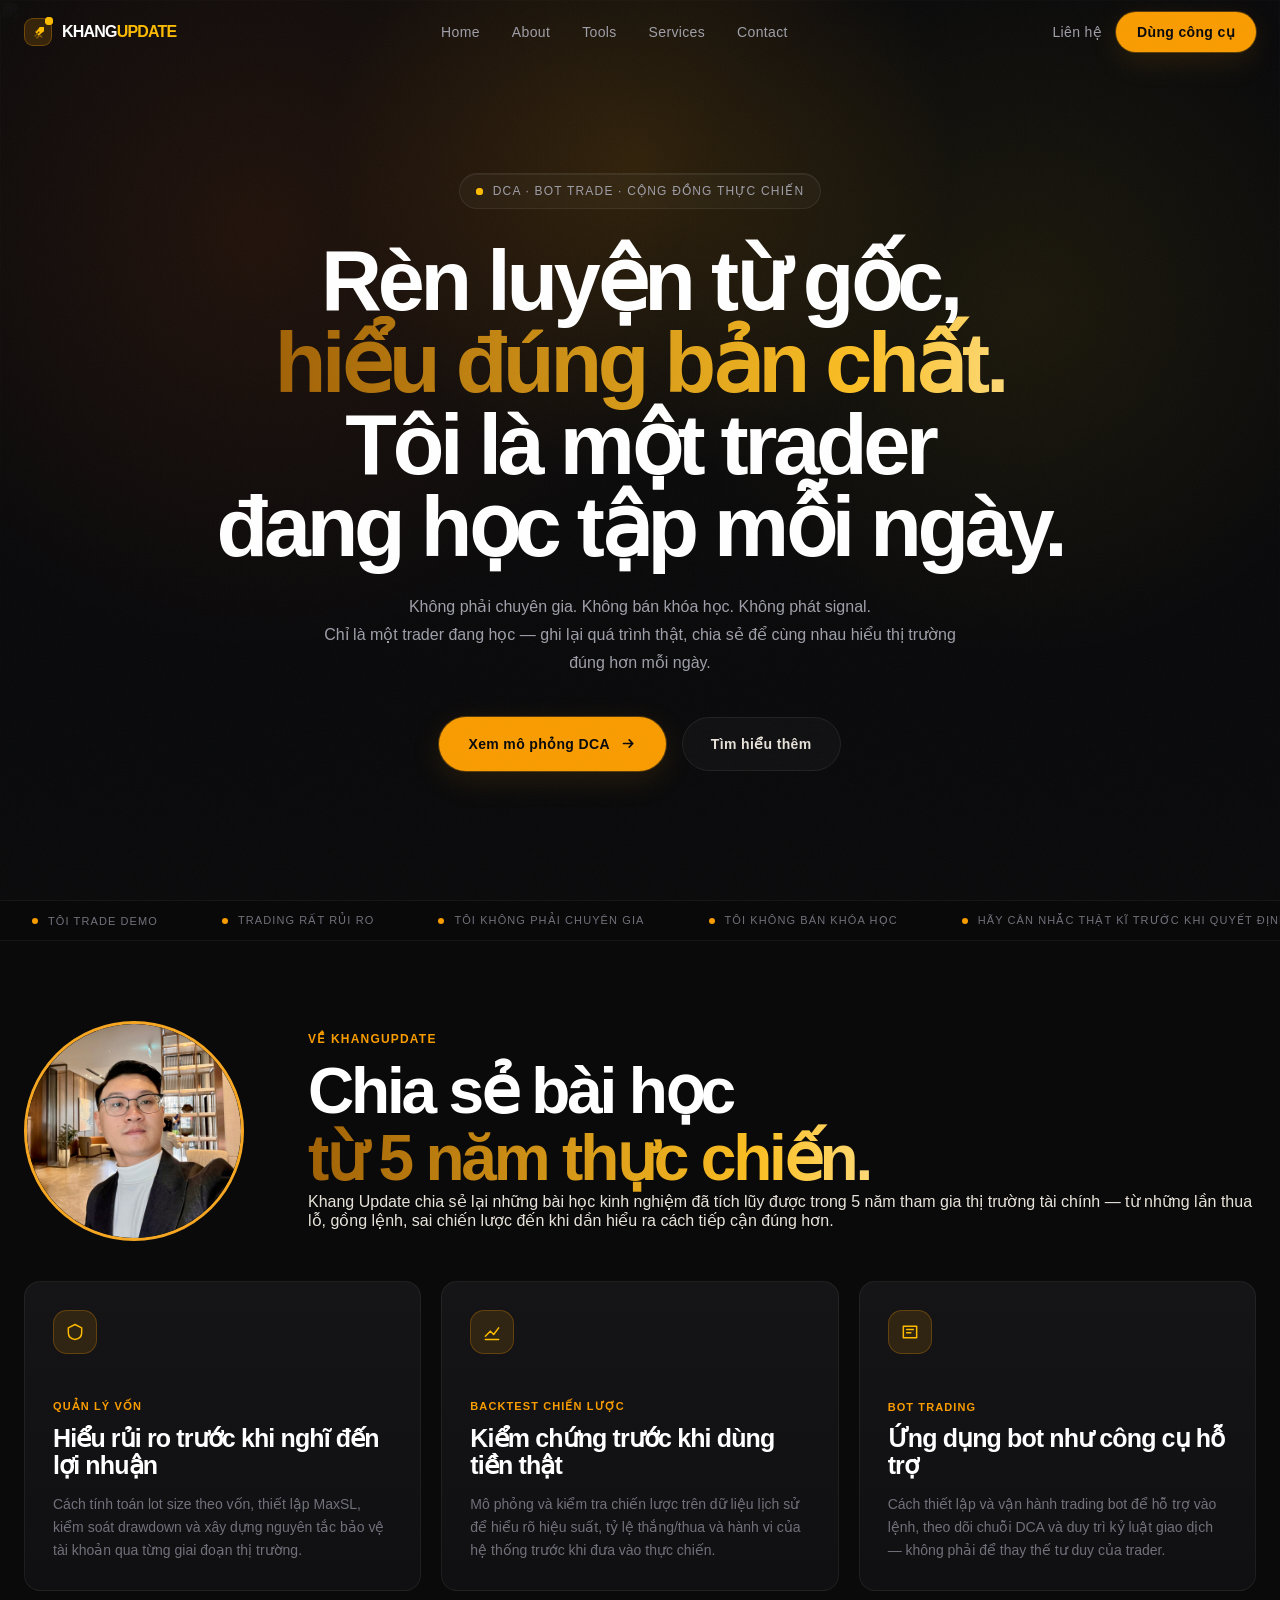
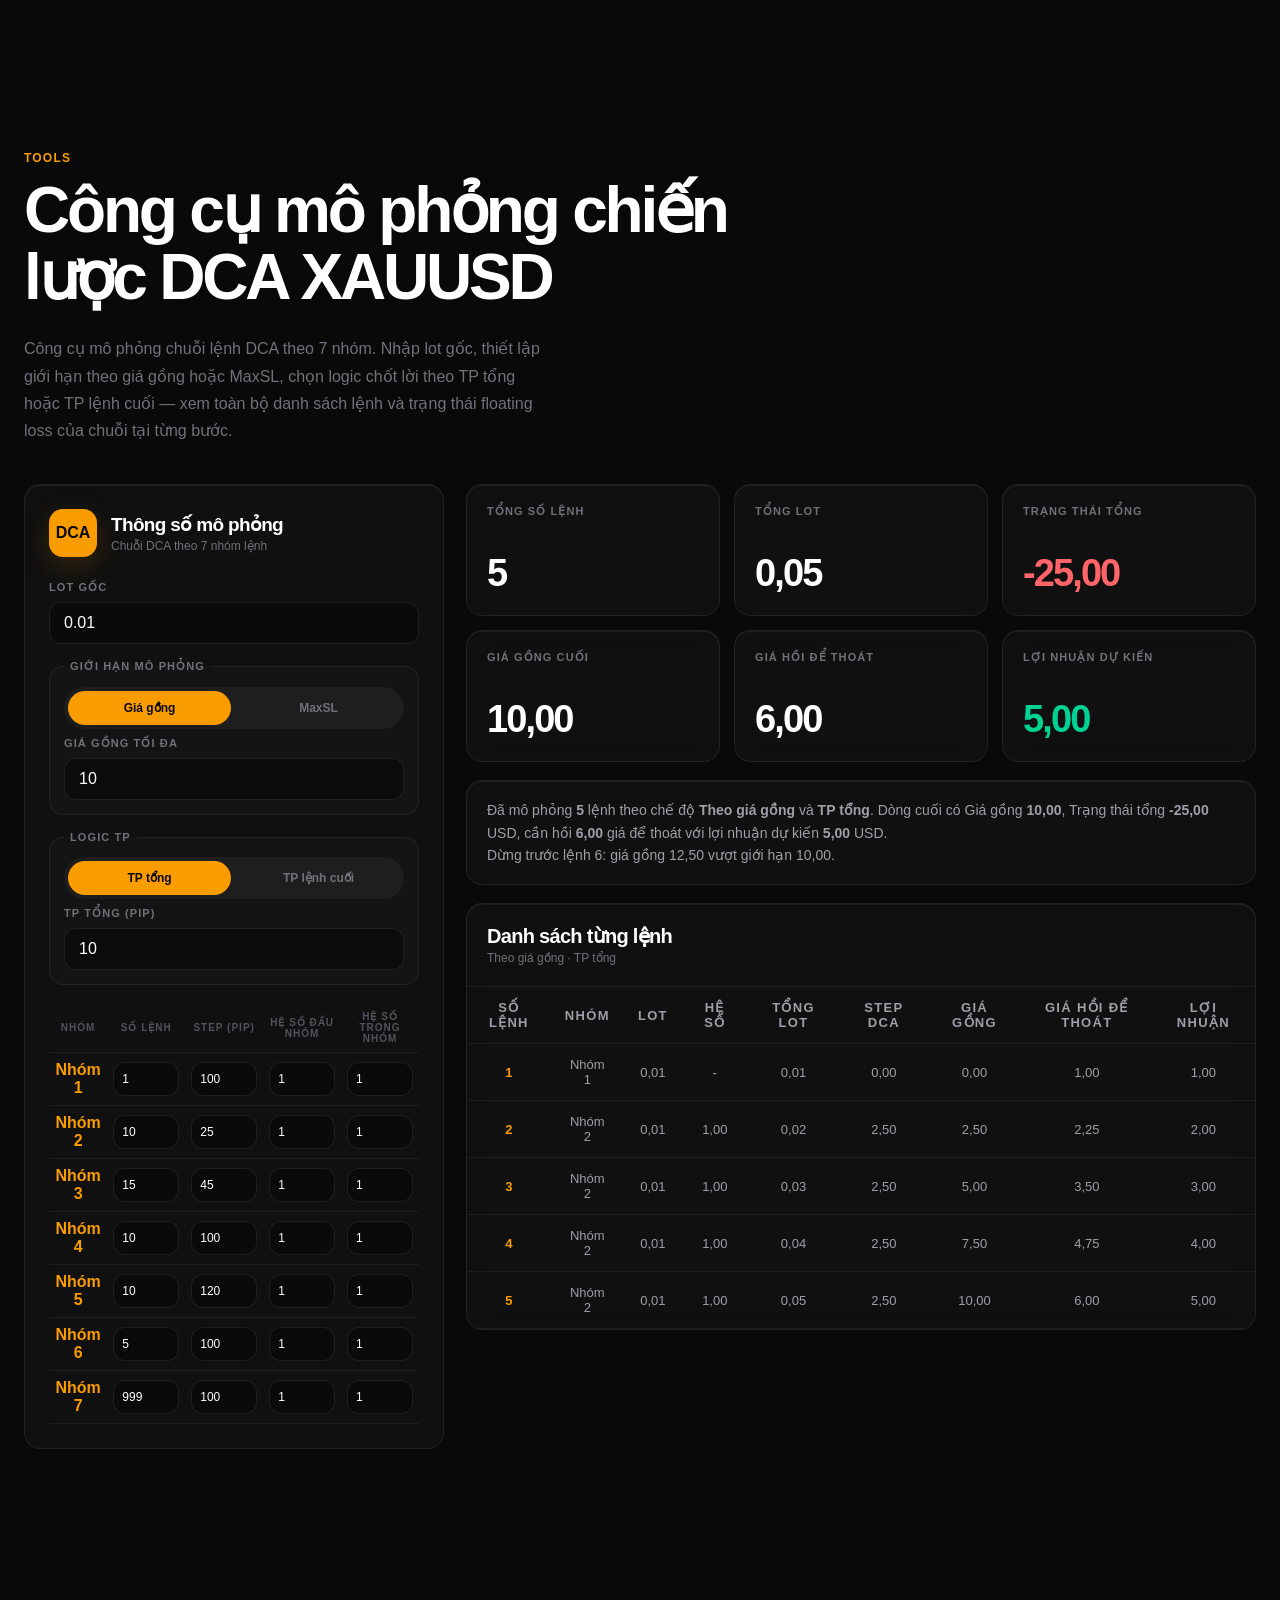
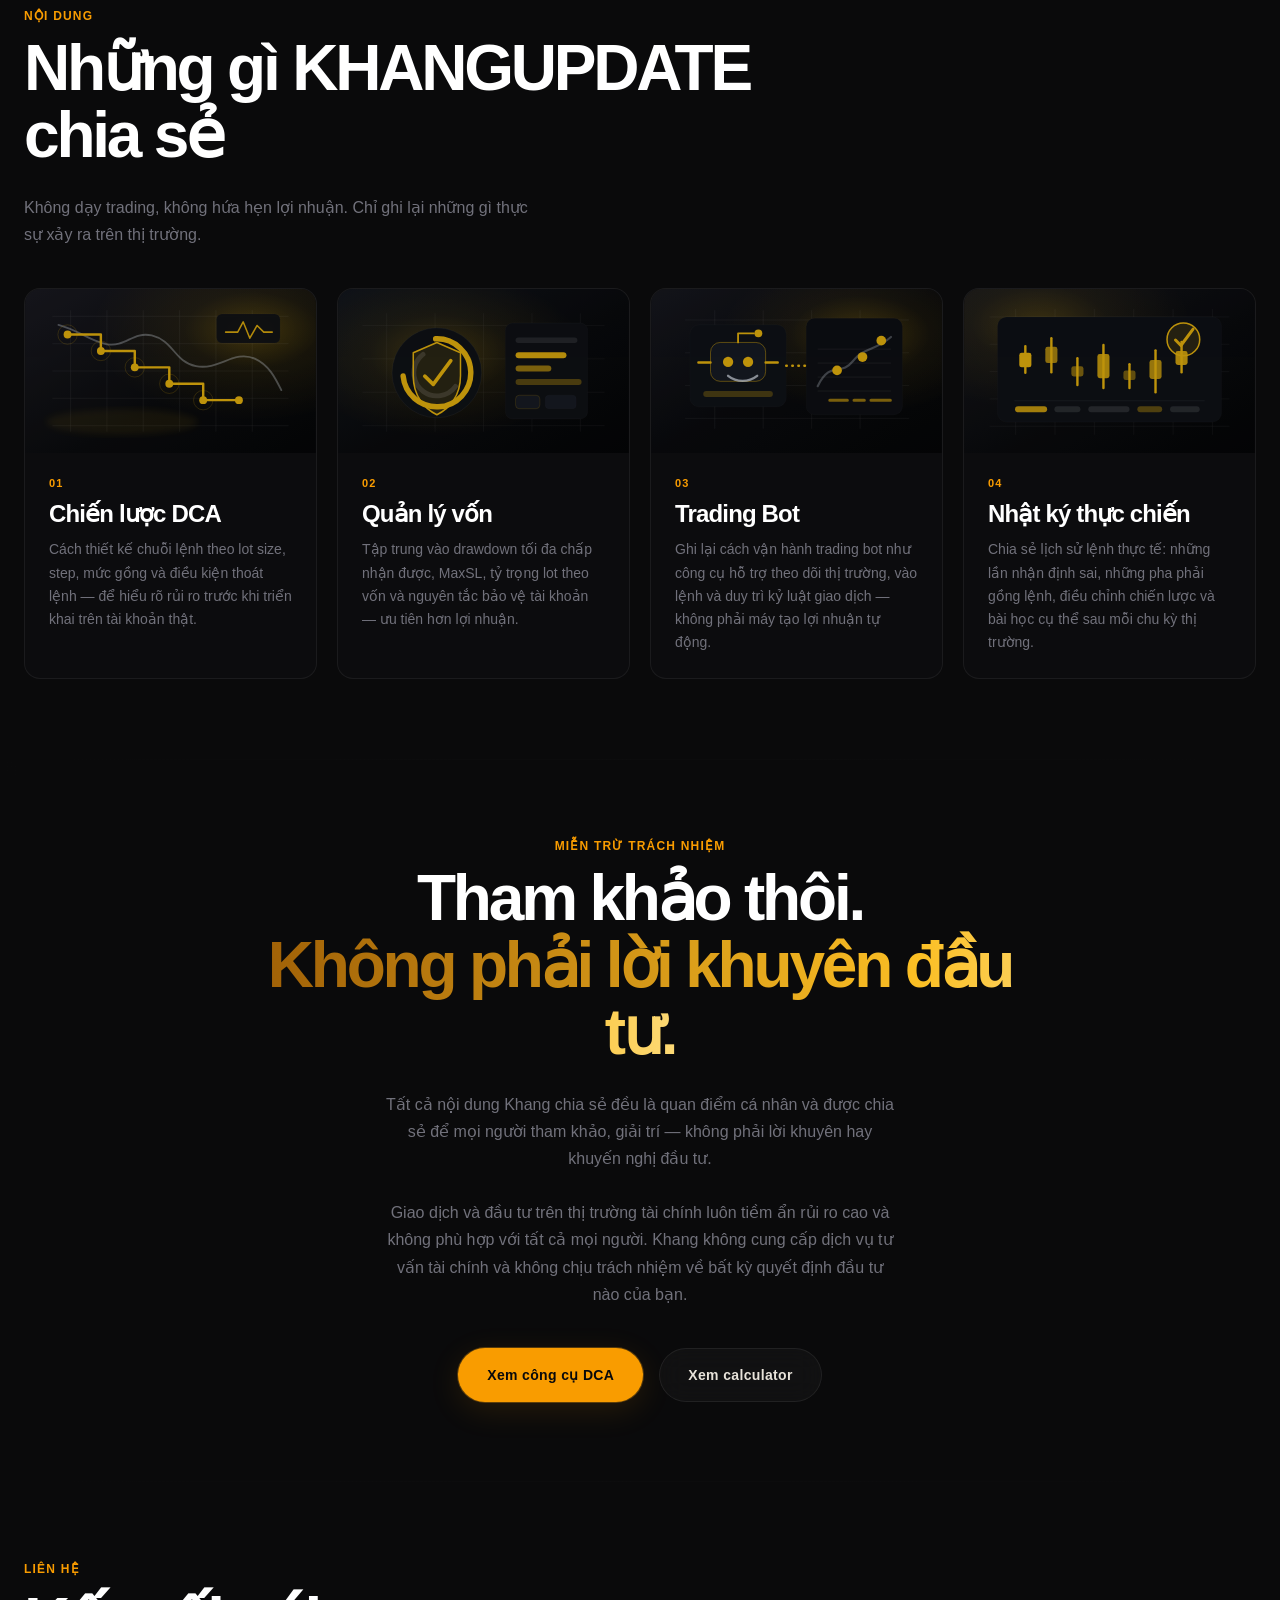
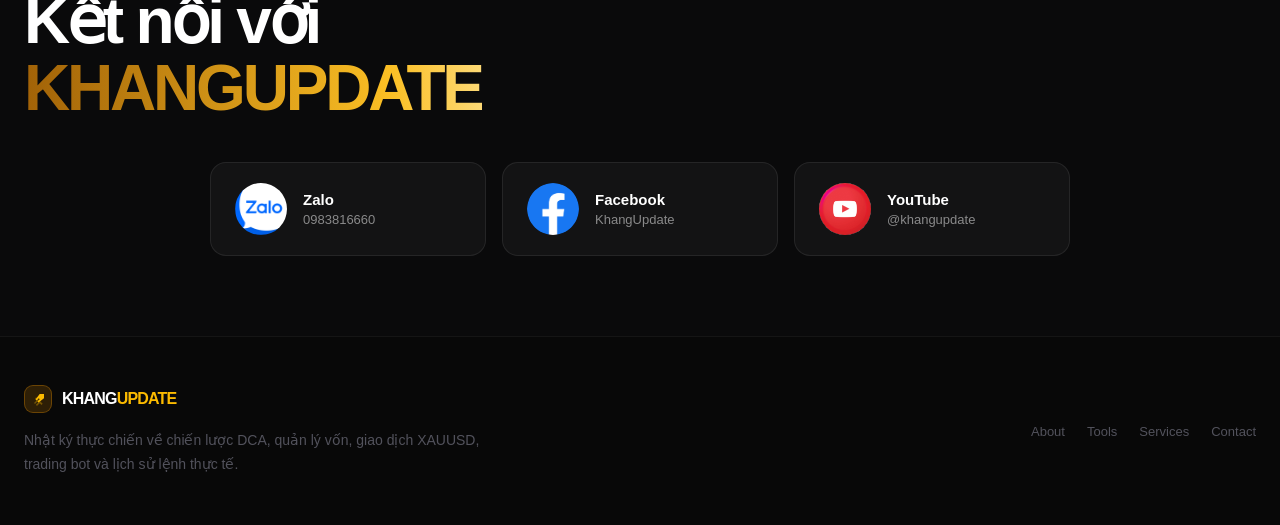
==== commit a9c1e184: "Add files via upload" ====
--- a/index.html
+++ b/index.html
@@ -3,459 +3,460 @@
 <head>
   <meta charset="UTF-8" />
   <meta name="viewport" content="width=device-width, initial-scale=1.0" />
-  <title>Khang Update</title>
+  <title>KHANGUPDATE</title>
   <meta
     name="description"
-    content="Website cá nhân về trading, quản lý vốn và công cụ tính toán chiến lược."
+    content="KHANGUPDATE — Nhật ký thực chiến của một trader: chiến lược DCA, quản lý vốn, giao dịch XAUUSD, trading bot và lịch sử lệnh thực tế."
+  />
+  <link rel="preconnect" href="https://fonts.googleapis.com" />
+  <link rel="preconnect" href="https://fonts.gstatic.com" crossorigin />
+  <link
+    href="https://fonts.googleapis.com/css2?family=Outfit:wght@300;400;500;600;700;800;900&family=Space+Grotesk:wght@400;500;600;700&display=swap"
+    rel="stylesheet"
   />
   <link rel="stylesheet" href="style.css" />
 </head>
 <body>
-  <header class="header">
-    <div class="container nav">
-      <a href="#home" class="logo">KHANG UPDATE <span>TRADING</span></a>
-
-      <button class="menu-toggle" id="menuToggle" aria-label="Mở menu">
-        ☰
+  <div class="grain-overlay" aria-hidden="true"></div>
+
+  <header class="site-header" id="siteHeader">
+    <div class="container nav-shell">
+      <a class="brand" href="#home" aria-label="KHANGUPDATE">
+        <span class="brand-mark">
+          <svg viewBox="0 0 24 24" aria-hidden="true">
+            <path d="M6.5 19.2 4.8 17.5l4.4-4.4-2.9-2.9 1.9-1.9 10.5 10.5-1.9 1.9-2.9-2.9-4.4 4.4-1.7-1.7 4.4-4.4-1.4-1.4-4.4 4.4Z" opacity=".35" />
+            <path d="M20 3.2h-6.1L7.2 12l1.7 1.7 3.6-3.6 1.4 1.4-3.6 3.6 1.7 1.7 8.8-6.7V3.2Z" />
+          </svg>
+          <span></span>
+        </span>
+        <span class="brand-text">KHANG<span>UPDATE</span></span>
+      </a>
+
+      <button class="menu-toggle" id="menuToggle" aria-label="Mở menu" aria-expanded="false">
+        <svg viewBox="0 0 24 24" aria-hidden="true">
+          <path d="M4 7h16M4 12h16M4 17h16" />
+        </svg>
       </button>
 
-      <nav class="nav-links" id="navLinks">
+      <nav class="nav-links" id="navLinks" aria-label="Điều hướng chính">
         <a href="#home">Home</a>
         <a href="#about">About</a>
         <a href="#tools">Tools</a>
         <a href="#services">Services</a>
         <a href="#contact">Contact</a>
       </nav>
+
+      <div class="nav-actions">
+        <a class="nav-ghost" href="#contact">Liên hệ</a>
+        <a class="btn btn-primary btn-sm" href="#tools">Dùng công cụ</a>
+      </div>
     </div>
   </header>
 
   <main>
-    <section id="home" class="hero">
+    <section class="hero" id="home">
+      <div class="hero-bg" aria-hidden="true">
+        <img src="https://picsum.photos/seed/khang-update-market/1800/1000" alt="" />
+        <span class="hero-glow"></span>
+      </div>
+
       <div class="container hero-grid">
-        <div class="hero-text">
-          <p class="eyebrow">TRADING • RISK MANAGEMENT • CALCULATORS</p>
-          <h1>Giao dịch có hệ thống,<br />quản lý vốn rõ ràng</h1>
+        <div class="hero-copy reveal">
+          <div class="live-pill">
+            <span></span>
+            <p>DCA · Bot trade · Cộng đồng thực chiến</p>
+          </div>
+          <h1>
+            Rèn luyện từ gốc,<br />
+            <span class="shimmer-text">hiểu đúng bản chất.</span><br />
+            Tôi là một trader<br />
+            đang học tập mỗi ngày.
+          </h1>
           <p class="hero-desc">
-            Một trang cá nhân tập trung vào tư duy giao dịch, quản lý vốn,
-            dịch vụ hỗ trợ và các công cụ tính toán giúp người dùng ra quyết định có cấu trúc hơn.
+            Không phải chuyên gia. Không bán khóa học. Không phát signal.<br />
+            Chỉ là một trader đang học — ghi lại quá trình thật, chia sẻ để
+            cùng nhau hiểu thị trường đúng hơn mỗi ngày.
           </p>
 
           <div class="hero-actions">
-            <a href="#tools" class="btn btn-primary">Dùng công cụ</a>
-            <a href="#services" class="btn btn-outline">Xem dịch vụ</a>
-          </div>
-
-          <div class="hero-stats">
-            <div class="stat-card">
-              <strong>01</strong>
-              <span>Lot Calculator</span>
-            </div>
-            <div class="stat-card">
-              <strong>02</strong>
-              <span>Risk Summary</span>
-            </div>
-            <div class="stat-card">
-              <strong>03</strong>
-              <span>Personal Brand</span>
-            </div>
-          </div>
-        </div>
-
-       <div class="hero-visual">
-         <img src="anh-khang.png" alt="ảnh khang" class="hero-banner-img" />
-       </div>
-      </div>
-    </section>
-
-    <section id="about" class="section">
+            <a class="btn btn-primary" href="#tools">
+              Xem mô phỏng DCA
+              <svg viewBox="0 0 24 24" aria-hidden="true"><path d="M5 12h13m-5-5 5 5-5 5" /></svg>
+            </a>
+            <a class="btn btn-secondary" href="#about">Tìm hiểu thêm</a>
+          </div>
+
+
+        </div>
+
+      </div>
+    </section>
+
+    <section class="marquee-band" aria-label="Trạng thái hệ thống">
+      <div class="marquee-track">
+        <span>TÔI TRADE DEMO</span>
+        <span>TRADING RẤT RỦI RO</span>
+        <span>TÔI KHÔNG PHẢI CHUYÊN GIA</span>
+        <span>TÔI KHÔNG BÁN KHÓA HỌC</span>
+        <span>HÃY CÂN NHẮC THẬT KĨ TRƯỚC KHI QUYẾT ĐỊNH</span>
+        <span>BẠN TỰ CHỊU TRÁCH NHIỆM VỚI QUYẾT ĐỊNH CỦA MÌNH</span>
+        <span>TÔI TRADE DEMO</span>
+        <span>TRADING RẤT RỦI RO</span>
+        <span>TÔI KHÔNG PHẢI CHUYÊN GIA</span>
+        <span>TÔI KHÔNG BÁN KHÓA HỌC</span>
+        <span>HÃY CÂN NHẮC THẬT KĨ TRƯỚC KHI QUYẾT ĐỊNH</span>
+        <span>BẠN TỰ CHỊU TRÁCH NHIỆM VỚI QUYẾT ĐỊNH CỦA MÌNH</span>
+      </div>
+    </section>
+
+    <section class="section" id="about">
       <div class="container">
-        <div class="section-heading">
-          <p class="section-tag">ABOUT</p>
-          <h2>Trang này dành cho ai?</h2>
+        <div class="section-heading reveal" style="display:flex; gap:4rem; align-items:center; flex-wrap:wrap; justify-content:space-between; max-width:100%;">
+          <img src="assets/images/anh-khang.png" alt="Khang" style="width:220px; height:220px; border-radius:50%; object-fit:cover; flex-shrink:0; border:3px solid var(--accent, #f5a623);" />
+          <div style="flex:1; min-width:260px;">
+            <p class="eyebrow">Về KHANGUPDATE</p>
+            <h2>Chia sẻ bài học<br /><span class="shimmer-text">từ 5 năm thực chiến.</span></h2>
+            <p>
+              Khang Update chia sẻ lại những bài học kinh nghiệm đã tích lũy được
+              trong 5 năm tham gia thị trường tài chính — từ những lần thua lỗ,
+              gồng lệnh, sai chiến lược đến khi dần hiểu ra cách tiếp cận đúng hơn.
+            </p>
+          </div>
+        </div>
+
+        <div class="feature-grid">
+          <article class="feature-card reveal">
+            <div class="feature-icon">
+              <svg viewBox="0 0 24 24" aria-hidden="true"><path d="M12 3 4 7v6c0 4.8 3.4 7.4 8 8 4.6-.6 8-3.2 8-8V7l-8-4Z" /></svg>
+            </div>
+            <p>Quản lý vốn</p>
+            <h3>Hiểu rủi ro trước khi nghĩ đến lợi nhuận</h3>
+            <span>Cách tính toán lot size theo vốn, thiết lập MaxSL, kiểm soát drawdown và xây dựng nguyên tắc bảo vệ tài khoản qua từng giai đoạn thị trường.</span>
+          </article>
+          <article class="feature-card reveal">
+            <div class="feature-icon">
+              <svg viewBox="0 0 24 24" aria-hidden="true"><path d="M4 17 10 11l4 4 6-8M4 21h16" /></svg>
+            </div>
+            <p>Backtest chiến lược</p>
+            <h3>Kiểm chứng trước khi dùng tiền thật</h3>
+            <span>Mô phỏng và kiểm tra chiến lược trên dữ liệu lịch sử để hiểu rõ hiệu suất, tỷ lệ thắng/thua và hành vi của hệ thống trước khi đưa vào thực chiến.</span>
+          </article>
+          <article class="feature-card reveal">
+            <div class="feature-icon">
+              <svg viewBox="0 0 24 24" aria-hidden="true"><path d="M4 5h16v14H4zM8 9h8M8 13h5" /></svg>
+            </div>
+            <p>Bot Trading</p>
+            <h3>Ứng dụng bot như công cụ hỗ trợ</h3>
+            <span>Cách thiết lập và vận hành trading bot để hỗ trợ vào lệnh, theo dõi chuỗi DCA và duy trì kỷ luật giao dịch — không phải để thay thế tư duy của trader.</span>
+          </article>
+        </div>
+      </div>
+    </section>
+
+    <section class="section section-tool" id="tools">
+      <div class="tool-bg" aria-hidden="true">
+        <img src="https://picsum.photos/seed/khang-tactics-map/1600/900" alt="" />
+      </div>
+      <div class="container">
+        <div class="section-heading reveal">
+          <p class="eyebrow">TOOLS</p>
+          <h2>Công cụ mô phỏng chiến lược DCA XAUUSD</h2>
           <p>
-            Dành cho người muốn giao dịch có cấu trúc hơn, hiểu rõ rủi ro hơn,
-            và cần một nơi vừa có thông tin cá nhân, vừa có công cụ tính toán để sử dụng ngay.
+            Công cụ mô phỏng chuỗi lệnh DCA theo 7 nhóm. Nhập lot gốc, thiết lập giới hạn
+            theo giá gồng hoặc MaxSL, chọn logic chốt lời theo TP tổng hoặc TP lệnh cuối —
+            xem toàn bộ danh sách lệnh và trạng thái floating loss của chuỗi tại từng bước.
           </p>
         </div>
 
-        <div class="about-grid">
-          <div class="info-card">
-            <h3>Tư duy</h3>
-            <p>Ưu tiên hệ thống, quản lý vốn và tính kỷ luật trước khi nói đến lợi nhuận.</p>
-          </div>
-          <div class="info-card">
-            <h3>Giá trị</h3>
-            <p>Công cụ ở đây là để hỗ trợ tính toán và ra quyết định, không phải để hô hào.</p>
-          </div>
-          <div class="info-card">
-            <h3>Định hướng</h3>
-            <p>Xây dựng một trang cá nhân gọn, rõ, thực dụng và có thể mở rộng thành hệ sinh thái sau này.</p>
-          </div>
-        </div>
-      </div>
-    </section>
-
-    <section id="tools" class="section section-dark">
-  <div class="container">
-    <div class="section-heading">
-      <p class="section-tag">TOOLS</p>
-      <h2>Mô phỏng chiến lược DCA vàng</h2>
-      <p>
-        Công cụ này mô phỏng chuỗi DCA theo 7 nhóm lệnh. Người dùng nhập lot gốc,
-        chọn giới hạn theo giá gồng hoặc MaxSL, chọn logic TP tổng hoặc TP theo lệnh cuối,
-        rồi xem danh sách từng lệnh và trạng thái toàn chuỗi tại mỗi bước.
-      </p>
+        <div class="dca-layout reveal">
+          <aside class="tool-panel glass-panel">
+            <div class="panel-title">
+              <span>DCA</span>
+              <div>
+                <p>Thông số mô phỏng</p>
+                <small>Chuỗi DCA theo 7 nhóm lệnh</small>
+              </div>
+            </div>
+
+            <div class="control-grid">
+              <label class="field">
+                <span>Lot gốc</span>
+                <input type="number" id="baseLot" step="0.01" value="0.01" />
+              </label>
+
+              <fieldset class="choice-panel">
+                <legend>Giới hạn mô phỏng</legend>
+                <div class="segmented-control" role="radiogroup" aria-label="Chọn giới hạn mô phỏng">
+                  <label>
+                    <input type="radio" name="limitMode" value="price" checked />
+                    <span>Giá gồng</span>
+                  </label>
+                  <label>
+                    <input type="radio" name="limitMode" value="maxsl" />
+                    <span>MaxSL</span>
+                  </label>
+                </div>
+                <label class="field" data-limit-field="price">
+                  <span>Giá gồng tối đa</span>
+                  <input type="number" id="maxDrawPrice" value="10" />
+                </label>
+                <label class="field is-hidden" data-limit-field="maxsl">
+                  <span>MaxSL cho phép (USD)</span>
+                  <input type="number" id="maxSL" value="1000" />
+                </label>
+              </fieldset>
+
+              <fieldset class="choice-panel">
+                <legend>Logic TP</legend>
+                <div class="segmented-control" role="radiogroup" aria-label="Chọn logic TP">
+                  <label>
+                    <input type="radio" name="tpMode" value="total" checked />
+                    <span>TP tổng</span>
+                  </label>
+                  <label>
+                    <input type="radio" name="tpMode" value="last" />
+                    <span>TP lệnh cuối</span>
+                  </label>
+                </div>
+                <label class="field" data-tp-field="total">
+                  <span>TP tổng (pip)</span>
+                  <input type="number" id="tpTotalPip" value="10" />
+                </label>
+                <label class="field is-hidden" data-tp-field="last">
+                  <span>TP theo lệnh cuối (pip)</span>
+                  <input type="number" id="tpLastPip" value="20" />
+                </label>
+              </fieldset>
+            </div>
+
+            <div class="group-table-wrap">
+              <table class="group-config-table">
+                <colgroup>
+                  <col class="config-col-group" />
+                  <col class="config-col-orders" />
+                  <col class="config-col-step" />
+                  <col class="config-col-factor" />
+                  <col class="config-col-factor" />
+                </colgroup>
+                <thead>
+                  <tr>
+                    <th>Nhóm</th>
+                    <th>Số lệnh</th>
+                    <th>Step (pip)</th>
+                    <th>Hệ số đầu nhóm</th>
+                    <th>Hệ số trong nhóm</th>
+                  </tr>
+                </thead>
+                <tbody>
+                  <tr><td>Nhóm 1</td><td><input type="number" id="g1Orders" value="1" /></td><td><input type="number" id="g1Step" value="100" /></td><td><input type="number" id="g1StartFactor" step="0.01" value="1" /></td><td><input type="number" id="g1InnerFactor" step="0.01" value="1" /></td></tr>
+                  <tr><td>Nhóm 2</td><td><input type="number" id="g2Orders" value="10" /></td><td><input type="number" id="g2Step" value="25" /></td><td><input type="number" id="g2StartFactor" step="0.01" value="1" /></td><td><input type="number" id="g2InnerFactor" step="0.01" value="1" /></td></tr>
+                  <tr><td>Nhóm 3</td><td><input type="number" id="g3Orders" value="15" /></td><td><input type="number" id="g3Step" value="45" /></td><td><input type="number" id="g3StartFactor" step="0.01" value="1" /></td><td><input type="number" id="g3InnerFactor" step="0.01" value="1" /></td></tr>
+                  <tr><td>Nhóm 4</td><td><input type="number" id="g4Orders" value="10" /></td><td><input type="number" id="g4Step" value="100" /></td><td><input type="number" id="g4StartFactor" step="0.01" value="1" /></td><td><input type="number" id="g4InnerFactor" step="0.01" value="1" /></td></tr>
+                  <tr><td>Nhóm 5</td><td><input type="number" id="g5Orders" value="10" /></td><td><input type="number" id="g5Step" value="120" /></td><td><input type="number" id="g5StartFactor" step="0.01" value="1" /></td><td><input type="number" id="g5InnerFactor" step="0.01" value="1" /></td></tr>
+                  <tr><td>Nhóm 6</td><td><input type="number" id="g6Orders" value="5" /></td><td><input type="number" id="g6Step" value="100" /></td><td><input type="number" id="g6StartFactor" step="0.01" value="1" /></td><td><input type="number" id="g6InnerFactor" step="0.01" value="1" /></td></tr>
+                  <tr><td>Nhóm 7</td><td><input type="number" id="g7Orders" value="999" /></td><td><input type="number" id="g7Step" value="100" /></td><td><input type="number" id="g7StartFactor" step="0.01" value="1" /></td><td><input type="number" id="g7InnerFactor" step="0.01" value="1" /></td></tr>
+                </tbody>
+              </table>
+            </div>
+          </aside>
+
+          <section class="result-panel">
+            <div class="summary-grid">
+              <article class="summary-card glass-panel">
+                <span>Tổng số lệnh</span>
+                <strong id="sumOrders">0</strong>
+              </article>
+              <article class="summary-card glass-panel">
+                <span>Tổng lot</span>
+                <strong id="sumLots">0,00</strong>
+              </article>
+              <article class="summary-card glass-panel danger">
+                <span>Trạng thái tổng</span>
+                <strong id="maxFloatingLoss">0,00</strong>
+              </article>
+              <article class="summary-card glass-panel">
+                <span>Giá gồng cuối</span>
+                <strong id="finalDrawPrice">0,00</strong>
+              </article>
+              <article class="summary-card glass-panel">
+                <span>Giá hồi để thoát</span>
+                <strong id="recoveryPrice">0,00</strong>
+              </article>
+              <article class="summary-card glass-panel success">
+                <span>Lợi nhuận dự kiến</span>
+                <strong id="exitProfitOutput">0,00</strong>
+              </article>
+            </div>
+
+            <div class="note-card glass-panel" id="dcaNote">
+              Nhấn “Chạy mô phỏng” để xem kết quả.
+            </div>
+
+            <div class="orders-table-shell glass-panel">
+              <div class="table-heading">
+                <div>
+                  <p>Danh sách từng lệnh</p>
+                  <span id="resultModeLabel">Theo giá gồng · TP tổng</span>
+                </div>
+              </div>
+              <div class="orders-table-wrap">
+                <table class="orders-table">
+                  <colgroup>
+                    <col class="result-col-order" />
+                    <col class="result-col-group" />
+                    <col class="result-col-lot" />
+                    <col class="result-col-factor" />
+                    <col class="result-col-total" />
+                    <col class="result-col-step" />
+                    <col class="result-col-draw" />
+                    <col class="result-col-recovery" />
+                    <col class="result-col-profit" />
+                    <col class="result-col-state" />
+                  </colgroup>
+                  <thead>
+                    <tr>
+                      <th>Số lệnh</th>
+                      <th>Nhóm</th>
+                      <th>Lot</th>
+                      <th>Hệ số</th>
+                      <th>Tổng lot</th>
+                      <th>STEP DCA</th>
+                      <th>Giá gồng</th>
+                      <th>Giá hồi để thoát</th>
+                      <th>Lợi nhuận</th>
+                      <th>Trạng thái tổng</th>
+                    </tr>
+                  </thead>
+                  <tbody id="orderRows">
+                    <tr>
+                      <td colspan="10">Chưa có dữ liệu mô phỏng.</td>
+                    </tr>
+                  </tbody>
+                </table>
+              </div>
+            </div>
+          </section>
+        </div>
+      </div>
+    </section>
+
+    <section class="section" id="services">
+      <div class="container">
+        <div class="section-heading reveal">
+          <p class="eyebrow">Nội dung</p>
+          <h2>Những gì KHANGUPDATE chia sẻ</h2>
+          <p>Không dạy trading, không hứa hẹn lợi nhuận. Chỉ ghi lại những gì thực sự xảy ra trên thị trường.</p>
+        </div>
+
+        <div class="service-grid">
+          <article class="service-card reveal">
+            <img src="assets/icons/dca-strategy.svg" alt="" />
+            <div>
+              <span>01</span>
+              <h3>Chiến lược DCA</h3>
+              <p>Cách thiết kế chuỗi lệnh theo lot size, step, mức gồng và điều kiện thoát lệnh — để hiểu rõ rủi ro trước khi triển khai trên tài khoản thật.</p>
+            </div>
+          </article>
+          <article class="service-card reveal">
+            <img src="assets/icons/capital-management.svg" alt="" />
+            <div>
+              <span>02</span>
+              <h3>Quản lý vốn</h3>
+              <p>Tập trung vào drawdown tối đa chấp nhận được, MaxSL, tỷ trọng lot theo vốn và nguyên tắc bảo vệ tài khoản — ưu tiên hơn lợi nhuận.</p>
+            </div>
+          </article>
+          <article class="service-card reveal">
+            <img src="assets/icons/trade-bot.svg" alt="" />
+            <div>
+              <span>03</span>
+              <h3>Trading Bot</h3>
+              <p>Ghi lại cách vận hành trading bot như công cụ hỗ trợ theo dõi thị trường, vào lệnh và duy trì kỷ luật giao dịch — không phải máy tạo lợi nhuận tự động.</p>
+            </div>
+          </article>
+          <article class="service-card reveal">
+            <img src="assets/icons/real-trading.svg" alt="" />
+            <div>
+              <span>04</span>
+              <h3>Nhật ký thực chiến</h3>
+              <p>Chia sẻ lịch sử lệnh thực tế: những lần nhận định sai, những pha phải gồng lệnh, điều chỉnh chiến lược và bài học cụ thể sau mỗi chu kỳ thị trường.</p>
+            </div>
+          </article>
+        </div>
+      </div>
+    </section>
+
+    <section class="cta-section" id="disclaimer">
+      <div class="cta-bg" aria-hidden="true">
+        <img src="https://picsum.photos/seed/khang-update-records/1800/650" alt="" />
+      </div>
+      <div class="container cta-content reveal">
+        <p class="eyebrow">Miễn trừ trách nhiệm</p>
+        <h2>Tham khảo thôi.<br /><span class="shimmer-text">Không phải lời khuyên đầu tư.</span></h2>
+        <p>
+          Tất cả nội dung Khang chia sẻ đều là quan điểm cá nhân và được chia sẻ để mọi người tham khảo, giải trí — không phải lời khuyên hay khuyến nghị đầu tư.<br /><br />
+          Giao dịch và đầu tư trên thị trường tài chính luôn tiềm ẩn rủi ro cao và không phù hợp với tất cả mọi người. Khang không cung cấp dịch vụ tư vấn tài chính và không chịu trách nhiệm về bất kỳ quyết định đầu tư nào của bạn.
+        </p>
+        <div class="hero-actions center">
+          <a class="btn btn-primary" href="#tools">Xem công cụ DCA</a>
+          <a class="btn btn-secondary" href="#tools">Xem calculator</a>
+        </div>
+      </div>
+    </section>
+  </main>
+
+
+  <section class="section" id="contact">
+    <div class="container">
+      <div class="section-heading reveal">
+        <p class="eyebrow">Liên hệ</p>
+        <h2>Kết nối với <span class="shimmer-text">KHANGUPDATE</span></h2>
+
+      </div>
+      <div class="contact-cards reveal" style="display:grid; grid-template-columns:repeat(3,1fr); gap:16px; max-width:860px; margin:0 auto;">
+        <a href="https://zalo.me/0983816660" target="_blank" rel="noopener" style="display:flex; align-items:center; gap:16px; padding:20px 24px; background:rgba(255,255,255,0.04); border:1px solid rgba(255,255,255,0.08); border-radius:16px; text-decoration:none; transition:background 0.2s;" onmouseover="this.style.background='rgba(255,255,255,0.08)'" onmouseout="this.style.background='rgba(255,255,255,0.04)'">
+          <img src="assets/images/zalo.png" alt="Zalo" style="width:52px; height:52px; border-radius:50%; object-fit:cover; flex-shrink:0;" />
+          <div>
+            <div style="font-weight:700; font-size:15px; color:#fff; margin-bottom:4px;">Zalo</div>
+            <div style="font-size:13px; color:rgba(255,255,255,0.5);">0983816660</div>
+          </div>
+        </a>
+        <a href="https://www.facebook.com/profile.php?id=61582753990138" target="_blank" rel="noopener" style="display:flex; align-items:center; gap:16px; padding:20px 24px; background:rgba(255,255,255,0.04); border:1px solid rgba(255,255,255,0.08); border-radius:16px; text-decoration:none; transition:background 0.2s;" onmouseover="this.style.background='rgba(255,255,255,0.08)'" onmouseout="this.style.background='rgba(255,255,255,0.04)'">
+          <img src="assets/images/facebook.png" alt="Facebook" style="width:52px; height:52px; border-radius:50%; object-fit:cover; flex-shrink:0;" />
+          <div>
+            <div style="font-weight:700; font-size:15px; color:#fff; margin-bottom:4px;">Facebook</div>
+            <div style="font-size:13px; color:rgba(255,255,255,0.5);">KhangUpdate</div>
+          </div>
+        </a>
+        <a href="https://youtube.com/@khangupdate" target="_blank" rel="noopener" style="display:flex; align-items:center; gap:16px; padding:20px 24px; background:rgba(255,255,255,0.04); border:1px solid rgba(255,255,255,0.08); border-radius:16px; text-decoration:none; transition:background 0.2s;" onmouseover="this.style.background='rgba(255,255,255,0.08)'" onmouseout="this.style.background='rgba(255,255,255,0.04)'">
+          <img src="assets/images/youtube.jpg" alt="YouTube" style="width:52px; height:52px; border-radius:50%; object-fit:cover; flex-shrink:0;" />
+          <div>
+            <div style="font-weight:700; font-size:15px; color:#fff; margin-bottom:4px;">YouTube</div>
+            <div style="font-size:13px; color:rgba(255,255,255,0.5);">@khangupdate</div>
+          </div>
+        </a>
+      </div>
     </div>
-
-    <div class="dca-layout">
-      <div class="tool-card dca-input-card">
-        <div class="tool-icon">DCA</div>
-        <h3>Thông số mô phỏng</h3>
-
-        <div class="dca-top-inputs">
-          <div class="form-group">
-            <label for="baseLot">Lot gốc</label>
-            <input type="number" id="baseLot" step="0.01" value="0.01" />
-          </div>
-
-          <fieldset class="choice-panel">
-            <legend>Giới hạn mô phỏng</legend>
-            <div class="choice-tabs" role="radiogroup" aria-label="Chọn giới hạn mô phỏng">
-              <label>
-                <input type="radio" name="limitMode" value="price" checked />
-                <span>Giá gồng</span>
-              </label>
-              <label>
-                <input type="radio" name="limitMode" value="maxsl" />
-                <span>MaxSL</span>
-              </label>
-            </div>
-            <div class="form-group" data-limit-field="price">
-              <label for="maxDrawPrice">Giá gồng tối đa</label>
-              <input type="number" id="maxDrawPrice" value="10" />
-            </div>
-            <div class="form-group is-hidden" data-limit-field="maxsl">
-              <label for="maxSL">MaxSL cho phép (USD)</label>
-              <input type="number" id="maxSL" value="1000" />
-            </div>
-          </fieldset>
-
-          <fieldset class="choice-panel">
-            <legend>Logic TP</legend>
-            <div class="choice-tabs" role="radiogroup" aria-label="Chọn logic TP">
-              <label>
-                <input type="radio" name="tpMode" value="total" checked />
-                <span>TP tổng</span>
-              </label>
-              <label>
-                <input type="radio" name="tpMode" value="last" />
-                <span>TP theo lệnh cuối</span>
-              </label>
-            </div>
-            <div class="form-group" data-tp-field="total">
-              <label for="tpTotalPip">TP tổng (pip)</label>
-              <input type="number" id="tpTotalPip" value="10" />
-            </div>
-            <div class="form-group is-hidden" data-tp-field="last">
-              <label for="tpLastPip">TP theo lệnh cuối (pip)</label>
-              <input type="number" id="tpLastPip" value="20" />
-            </div>
-          </fieldset>
-        </div>
-
-        <div class="group-table-wrap">
-          <table class="group-config-table">
-            <colgroup>
-              <col class="config-col-group" />
-              <col class="config-col-orders" />
-              <col class="config-col-step" />
-              <col class="config-col-factor" />
-              <col class="config-col-factor" />
-            </colgroup>
-            <thead>
-              <tr>
-                <th>Nhóm</th>
-                <th>Số lệnh</th>
-                <th>Step (pip)</th>
-                <th>Hệ số đầu nhóm</th>
-                <th>Hệ số trong nhóm</th>
-              </tr>
-            </thead>
-            <tbody>
-              <tr>
-                <td>Nhóm 1</td>
-                <td><input type="number" id="g1Orders" value="1" /></td>
-                <td><input type="number" id="g1Step" value="100" /></td>
-                <td><input type="number" id="g1StartFactor" step="0.01" value="1" /></td>
-                <td><input type="number" id="g1InnerFactor" step="0.01" value="1" /></td>
-              </tr>
-              <tr>
-                <td>Nhóm 2</td>
-                <td><input type="number" id="g2Orders" value="10" /></td>
-                <td><input type="number" id="g2Step" value="25" /></td>
-                <td><input type="number" id="g2StartFactor" step="0.01" value="1" /></td>
-                <td><input type="number" id="g2InnerFactor" step="0.01" value="1" /></td>
-              </tr>
-              <tr>
-                <td>Nhóm 3</td>
-                <td><input type="number" id="g3Orders" value="15" /></td>
-                <td><input type="number" id="g3Step" value="45" /></td>
-                <td><input type="number" id="g3StartFactor" step="0.01" value="1" /></td>
-                <td><input type="number" id="g3InnerFactor" step="0.01" value="1" /></td>
-              </tr>
-              <tr>
-                <td>Nhóm 4</td>
-                <td><input type="number" id="g4Orders" value="10" /></td>
-                <td><input type="number" id="g4Step" value="100" /></td>
-                <td><input type="number" id="g4StartFactor" step="0.01" value="1" /></td>
-                <td><input type="number" id="g4InnerFactor" step="0.01" value="1" /></td>
-              </tr>
-              <tr>
-                <td>Nhóm 5</td>
-                <td><input type="number" id="g5Orders" value="10" /></td>
-                <td><input type="number" id="g5Step" value="120" /></td>
-                <td><input type="number" id="g5StartFactor" step="0.01" value="1" /></td>
-                <td><input type="number" id="g5InnerFactor" step="0.01" value="1" /></td>
-              </tr>
-              <tr>
-                <td>Nhóm 6</td>
-                <td><input type="number" id="g6Orders" value="5" /></td>
-                <td><input type="number" id="g6Step" value="100" /></td>
-                <td><input type="number" id="g6StartFactor" step="0.01" value="1" /></td>
-                <td><input type="number" id="g6InnerFactor" step="0.01" value="1" /></td>
-              </tr>
-              <tr>
-                <td>Nhóm 7</td>
-                <td><input type="number" id="g7Orders" value="999" /></td>
-                <td><input type="number" id="g7Step" value="100" /></td>
-                <td><input type="number" id="g7StartFactor" step="0.01" value="1" /></td>
-                <td><input type="number" id="g7InnerFactor" step="0.01" value="1" /></td>
-              </tr>
-            </tbody>
-          </table>
-          <!-- Card layout cho mobile -->
-<div class="group-cards">
-  <div class="group-card-item">
-    <div class="gc-title">Nhóm 1</div>
-    <div class="gc-row"><label>Số lệnh</label><input type="number" id="g1Orders_m" value="1" oninput="document.getElementById('g1Orders').value=this.value" /></div>
-    <div class="gc-row"><label>Step (pip)</label><input type="number" id="g1Step_m" value="100" oninput="document.getElementById('g1Step').value=this.value" /></div>
-    <div class="gc-row"><label>Hệ số đầu nhóm</label><input type="number" id="g1SF_m" step="0.01" value="1" oninput="document.getElementById('g1StartFactor').value=this.value" /></div>
-    <div class="gc-row"><label>Hệ số trong nhóm</label><input type="number" id="g1IF_m" step="0.01" value="1" oninput="document.getElementById('g1InnerFactor').value=this.value" /></div>
-  </div>
-  <div class="group-card-item">
-    <div class="gc-title">Nhóm 2</div>
-    <div class="gc-row"><label>Số lệnh</label><input type="number" id="g2Orders_m" value="10" oninput="document.getElementById('g2Orders').value=this.value" /></div>
-    <div class="gc-row"><label>Step (pip)</label><input type="number" id="g2Step_m" value="25" oninput="document.getElementById('g2Step').value=this.value" /></div>
-    <div class="gc-row"><label>Hệ số đầu nhóm</label><input type="number" id="g2SF_m" step="0.01" value="1" oninput="document.getElementById('g2StartFactor').value=this.value" /></div>
-    <div class="gc-row"><label>Hệ số trong nhóm</label><input type="number" id="g2IF_m" step="0.01" value="1" oninput="document.getElementById('g2InnerFactor').value=this.value" /></div>
-  </div>
-  <div class="group-card-item">
-    <div class="gc-title">Nhóm 3</div>
-    <div class="gc-row"><label>Số lệnh</label><input type="number" id="g3Orders_m" value="15" oninput="document.getElementById('g3Orders').value=this.value" /></div>
-    <div class="gc-row"><label>Step (pip)</label><input type="number" id="g3Step_m" value="45" oninput="document.getElementById('g3Step').value=this.value" /></div>
-    <div class="gc-row"><label>Hệ số đầu nhóm</label><input type="number" id="g3SF_m" step="0.01" value="1" oninput="document.getElementById('g3StartFactor').value=this.value" /></div>
-    <div class="gc-row"><label>Hệ số trong nhóm</label><input type="number" id="g3IF_m" step="0.01" value="1" oninput="document.getElementById('g3InnerFactor').value=this.value" /></div>
-  </div>
-  <div class="group-card-item">
-    <div class="gc-title">Nhóm 4</div>
-    <div class="gc-row"><label>Số lệnh</label><input type="number" id="g4Orders_m" value="10" oninput="document.getElementById('g4Orders').value=this.value" /></div>
-    <div class="gc-row"><label>Step (pip)</label><input type="number" id="g4Step_m" value="100" oninput="document.getElementById('g4Step').value=this.value" /></div>
-    <div class="gc-row"><label>Hệ số đầu nhóm</label><input type="number" id="g4SF_m" step="0.01" value="1" oninput="document.getElementById('g4StartFactor').value=this.value" /></div>
-    <div class="gc-row"><label>Hệ số trong nhóm</label><input type="number" id="g4IF_m" step="0.01" value="1" oninput="document.getElementById('g4InnerFactor').value=this.value" /></div>
-  </div>
-  <div class="group-card-item">
-    <div class="gc-title">Nhóm 5</div>
-    <div class="gc-row"><label>Số lệnh</label><input type="number" id="g5Orders_m" value="10" oninput="document.getElementById('g5Orders').value=this.value" /></div>
-    <div class="gc-row"><label>Step (pip)</label><input type="number" id="g5Step_m" value="120" oninput="document.getElementById('g5Step').value=this.value" /></div>
-    <div class="gc-row"><label>Hệ số đầu nhóm</label><input type="number" id="g5SF_m" step="0.01" value="1" oninput="document.getElementById('g5StartFactor').value=this.value" /></div>
-    <div class="gc-row"><label>Hệ số trong nhóm</label><input type="number" id="g5IF_m" step="0.01" value="1" oninput="document.getElementById('g5InnerFactor').value=this.value" /></div>
-  </div>
-  <div class="group-card-item">
-    <div class="gc-title">Nhóm 6</div>
-    <div class="gc-row"><label>Số lệnh</label><input type="number" id="g6Orders_m" value="5" oninput="document.getElementById('g6Orders').value=this.value" /></div>
-    <div class="gc-row"><label>Step (pip)</label><input type="number" id="g6Step_m" value="100" oninput="document.getElementById('g6Step').value=this.value" /></div>
-    <div class="gc-row"><label>Hệ số đầu nhóm</label><input type="number" id="g6SF_m" step="0.01" value="1" oninput="document.getElementById('g6StartFactor').value=this.value" /></div>
-    <div class="gc-row"><label>Hệ số trong nhóm</label><input type="number" id="g6IF_m" step="0.01" value="1" oninput="document.getElementById('g6InnerFactor').value=this.value" /></div>
-  </div>
-  <div class="group-card-item">
-    <div class="gc-title">Nhóm 7</div>
-    <div class="gc-row"><label>Số lệnh</label><input type="number" id="g7Orders_m" value="999" oninput="document.getElementById('g7Orders').value=this.value" /></div>
-    <div class="gc-row"><label>Step (pip)</label><input type="number" id="g7Step_m" value="100" oninput="document.getElementById('g7Step').value=this.value" /></div>
-    <div class="gc-row"><label>Hệ số đầu nhóm</label><input type="number" id="g7SF_m" step="0.01" value="1" oninput="document.getElementById('g7StartFactor').value=this.value" /></div>
-    <div class="gc-row"><label>Hệ số trong nhóm</label><input type="number" id="g7IF_m" step="0.01" value="1" oninput="document.getElementById('g7InnerFactor').value=this.value" /></div>
-  </div>
-</div>
-        </div>
-
-        <button class="btn btn-primary full-btn" onclick="simulateDCA()">
-          Chạy mô phỏng
-        </button>
-      </div>
-
-      <div class="dca-output">
-        <div class="summary-grid">
-          <div class="summary-card">
-            <span>Tổng số lệnh</span>
-            <strong id="sumOrders">0</strong>
-          </div>
-          <div class="summary-card">
-            <span>Tổng lot</span>
-            <strong id="sumLots">0.00</strong>
-          </div>
-          <div class="summary-card">
-            <span>Trạng thái tổng</span>
-            <strong id="maxFloatingLoss">0.00</strong>
-          </div>
-          <div class="summary-card">
-            <span>Giá gồng cuối</span>
-            <strong id="finalDrawPrice">0.00</strong>
-          </div>
-          <div class="summary-card">
-            <span>Giá hồi để thoát</span>
-            <strong id="recoveryPrice">0.00</strong>
-          </div>
-          <div class="summary-card">
-            <span>Lợi nhuận dự kiến</span>
-            <strong id="exitProfitOutput">0.00</strong>
-          </div>
-        </div>
-
-        <div class="result-box dca-note" id="dcaNote">
-          Nhấn “Chạy mô phỏng” để xem kết quả.
-        </div>
-
-        <div class="detail-table-card">
-          <div class="detail-table-head">
-            <h3>Danh sách từng lệnh</h3>
-            <span id="resultModeLabel">Theo giá gồng · TP tổng</span>
-          </div>
-          <div class="table-scroll">
-            <table class="result-table">
-              <colgroup>
-                <col class="result-col-order" />
-                <col class="result-col-group" />
-                <col class="result-col-lot" />
-                <col class="result-col-factor" />
-                <col class="result-col-total" />
-                <col class="result-col-step" />
-                <col class="result-col-draw" />
-                <col class="result-col-recovery" />
-                <col class="result-col-profit" />
-                <col class="result-col-state" />
-              </colgroup>
-              <thead>
-                <tr>
-                  <th>Số lệnh</th>
-                  <th>Nhóm</th>
-                  <th>Lot</th>
-                  <th>Hệ số</th>
-                  <th>Tổng lot</th>
-                  <th>STEP DCA</th>
-                  <th>Giá gồng</th>
-                  <th>Giá hồi để thoát</th>
-                  <th>Lợi nhuận</th>
-                  <th>Trạng thái tổng</th>
-                </tr>
-              </thead>
-              <tbody id="orderRows">
-                <tr>
-                  <td colspan="10">Chưa có dữ liệu mô phỏng.</td>
-                </tr>
-              </tbody>
-            </table>
-          </div>
-        </div>
-      </div>
-    </div>
-  </div>
-</section>
-
-    <section id="services" class="section">
-      <div class="container">
-        <div class="section-heading">
-          <p class="section-tag">SERVICES</p>
-          <h2>Điều tôi có thể chia sẻ và giúp đỡ</h2>
-          <p>
-            Bằng những trải nghiệm, kinh nghiệm và kiến thức chính tôi góp nhặt được trong quá trình giao dịch trên thị trường, tôi sẵn sàng chia sẻ lại với bạn những tâm đắc của  tôi.
-          </p>
-        </div>
-
-        <div class="services-grid">
-          <div class="service-card">
-            <h3>Chỉ báo + Bot trading</h3>
-            <p>Hỗ trợ định hướng tư duy giao dịch, cách nhìn hệ thống và quản lý vốn.</p>
-          </div>
-          <div class="service-card">
-            <h3>Hệ thống giao dịch theo xu hướng - Trend Mastery Mindset</h3>
-            <p>Tổng hợp các tài liệu, hướng dẫn và framework phù hợp với người mới.</p>
-          </div>
-          <div class="service-card">
-            <h3>Cộng đồng cùng tiến</h3>
-            <p>Kết nối những người cùng quan tâm đến giao dịch có cấu trúc và kỷ luật.</p>
-          </div>
-        </div>
-      </div>
-    </section>
-
-    <section class="section section-dark">
-      <div class="container">
-        <div class="section-heading">
-          <p class="section-tag">WHY THIS SITE</p>
-          <h2>Điểm khác biệt</h2>
-        </div>
-
-        <div class="bullet-grid">
-          <div class="bullet-card">Không hứa hẹn lợi nhuận.</div>
-          <div class="bullet-card">Ưu tiên quản lý vốn trước.</div>
-          <div class="bullet-card">Dùng công cụ để làm rõ con số.</div>
-          <div class="bullet-card">Giao diện rõ ràng, dễ thao tác.</div>
-        </div>
-      </div>
-    </section>
-
-    <section id="contact" class="section">
-      <div class="container contact-box">
-        <div>
-          <p class="section-tag">CONTACT</p>
-          <h2>Sẵn sàng bắt đầu?</h2>
-          <p>
-            Chị có thể thay phần này bằng email, Telegram, Zalo, Facebook hoặc form liên hệ sau.
-          </p>
-        </div>
-
-        <div class="contact-info">
-  <a href="https://zalo.me/0983816660" class="contact-btn" target="_blank" rel="noopener">
-    <span class="contact-btn-icon">💬</span>
-    <span class="contact-btn-text">
-      <strong>Zalo</strong>
-      <small>cá nhân</small>
-    </span>
-  </a>
-  <a href="https://t.me/khangupdate" class="contact-btn" target="_blank" rel="noopener">
-    <span class="contact-btn-icon">✈️</span>
-    <span class="contact-btn-text">
-      <strong>Telegram</strong>
-      <small>@khangupdate</small>
-    </span>
-  </a>
-  <a href="https://youtube.com/@khangupdate" class="contact-btn" target="_blank" rel="noopener">
-    <span class="contact-btn-icon">▶️</span>
-    <span class="contact-btn-text">
-      <strong>Youtube</strong>
-      <small>@khangupdate</small>
-    </span>
-  </a>
-</div>
-      </div>
-    </section>
-  </main>
-
-  <footer class="footer">
-    <div class="container footer-wrap">
-      <p>© 2026 Khang Update. All rights reserved.</p>
-      <p class="footer-note">
-        Công cụ trên website chỉ mang tính hỗ trợ tính toán, không phải khuyến nghị đầu tư.
-      </p>
+  </section>
+  <footer class="site-footer">
+    <div class="container footer-grid">
+      <div>
+        <a class="brand" href="#home" aria-label="KHANGUPDATE">
+          <span class="brand-mark">
+            <svg viewBox="0 0 24 24" aria-hidden="true">
+              <path d="M6.5 19.2 4.8 17.5l4.4-4.4-2.9-2.9 1.9-1.9 10.5 10.5-1.9 1.9-2.9-2.9-4.4 4.4-1.7-1.7 4.4-4.4-1.4-1.4-4.4 4.4Z" opacity=".35" />
+              <path d="M20 3.2h-6.1L7.2 12l1.7 1.7 3.6-3.6 1.4 1.4-3.6 3.6 1.7 1.7 8.8-6.7V3.2Z" />
+            </svg>
+          </span>
+          <span class="brand-text">KHANG<span>UPDATE</span></span>
+        </a>
+        <p>Nhật ký thực chiến về chiến lược DCA, quản lý vốn, giao dịch XAUUSD, trading bot và lịch sử lệnh thực tế.</p>
+      </div>
+      <nav>
+        <a href="#about">About</a>
+        <a href="#tools">Tools</a>
+        <a href="#services">Services</a>
+        <a href="#contact">Contact</a>
+      </nav>
     </div>
   </footer>
 
--- a/style.css
+++ b/style.css
@@ -1,34 +1,29 @@
 :root {
-  --canvas-dark: #0b0e11;
-  --surface-card-dark: #1e2329;
-  --surface-elevated-dark: #2b3139;
-  --canvas-light: #ffffff;
-  --surface-soft-light: #fafafa;
-  --surface-strong-light: #f5f5f5;
-  --primary: #fcd535;
-  --primary-active: #f0b90b;
-  --primary-disabled: #3a3a1f;
-  --trading-up: #0ecb81;
-  --trading-down: #f6465d;
-  --info: #3b82f6;
-  --ink: #181a20;
-  --body-dark: #eaecef;
-  --muted: #707a8a;
-  --muted-strong: #929aa5;
-  --on-primary: #181a20;
-  --on-dark: #ffffff;
-  --hairline-dark: #2b3139;
-  --hairline-light: #eaecef;
-  --border-strong: #cdd1d6;
-  --font-body: BinanceNova, Inter, -apple-system, BlinkMacSystemFont, "Segoe UI", Roboto, sans-serif;
-  --font-number: BinancePlex, "IBM Plex Sans", "JetBrains Mono", ui-monospace, SFMono-Regular, Menlo, monospace;
-  --container: 1280px;
-  --section: 80px;
-  --radius-md: 6px;
-  --radius-lg: 8px;
-  --radius-xl: 12px;
-  --radius-pill: 9999px;
-  --focus-ring: 0 0 0 2px rgba(59, 130, 246, 0.5);
+  --bg-main: #0a0a0b;
+  --bg-footer: #080808;
+  --bg-deep: #09090b;
+  --surface-card: rgba(24, 24, 27, 0.3);
+  --surface-soft: rgba(255, 255, 255, 0.03);
+  --surface-hover: rgba(255, 255, 255, 0.055);
+  --border-soft: rgba(255, 255, 255, 0.07);
+  --border-strong: rgba(249, 156, 0, 0.32);
+  --text-body: #e8e3da;
+  --text-primary: #ffffff;
+  --text-muted: #9f9fa9;
+  --text-soft: #71717b;
+  --text-dim: #52525c;
+  --amber-300: #ffd236;
+  --amber-400: #fcbb00;
+  --amber-500: #f99c00;
+  --amber-600: #dd7400;
+  --emerald: #00d294;
+  --red: #ff6568;
+  --container: 1400px;
+  --radius-card: 16px;
+  --radius-large: 24px;
+  --radius-pill: 999px;
+  --font-heading: BinanceNova, Inter, -apple-system, BlinkMacSystemFont, "Segoe UI", Roboto, Arial, sans-serif;
+  --font-body: BinanceNova, Inter, -apple-system, BlinkMacSystemFont, "Segoe UI", Roboto, Arial, sans-serif;
 }
 
 * {
@@ -43,15 +38,23 @@
 
 body {
   min-width: 320px;
-  background: var(--canvas-dark);
-  color: var(--body-dark);
+  color: var(--text-body);
+  background: var(--bg-main);
   font-family: var(--font-body);
-  font-size: 14px;
-  line-height: 1.5;
+  overflow-x: hidden;
+}
+
+body::selection {
+  color: #09090b;
+  background: rgba(249, 156, 0, 0.55);
+}
+
+img,
+svg {
+  display: block;
 }
 
 img {
-  display: block;
   max-width: 100%;
 }
 
@@ -65,14 +68,18 @@
   font: inherit;
 }
 
+button {
+  cursor: pointer;
+}
+
 input[type="number"] {
   appearance: textfield;
 }
 
 input[type="number"]::-webkit-outer-spin-button,
 input[type="number"]::-webkit-inner-spin-button {
+  appearance: none;
   margin: 0;
-  appearance: none;
 }
 
 .container {
@@ -80,796 +87,1047 @@
   margin-inline: auto;
 }
 
-.header {
-  position: sticky;
-  top: 0;
-  z-index: 100;
-  background: rgba(11, 14, 17, 0.94);
-  border-bottom: 1px solid var(--hairline-dark);
-  backdrop-filter: blur(14px);
-}
-
-.nav {
+.grain-overlay {
+  position: fixed;
+  inset: 0;
+  z-index: 60;
+  pointer-events: none;
+  opacity: 0.03;
+  background-image: url("data:image/svg+xml,%3Csvg viewBox='0 0 256 256' xmlns='http://www.w3.org/2000/svg'%3E%3Cfilter id='noise'%3E%3CfeTurbulence type='fractalNoise' baseFrequency='0.9' numOctaves='4' stitchTiles='stitch'/%3E%3C/filter%3E%3Crect width='100%25' height='100%25' filter='url(%23noise)'/%3E%3C/svg%3E");
+  background-size: 200px 200px;
+}
+
+.glass-panel {
+  background: var(--surface-soft);
+  border: 1px solid var(--border-soft);
+  box-shadow: inset 0 1px rgba(255, 255, 255, 0.06);
+  backdrop-filter: blur(12px);
+}
+
+.site-header {
+  position: fixed;
+  inset: 0 0 auto;
+  z-index: 50;
+  border-bottom: 1px solid transparent;
+  background: rgba(10, 10, 11, 0);
+  transition: background 0.35s ease, border-color 0.35s ease;
+}
+
+.site-header.is-scrolled,
+.site-header.is-open {
+  border-color: rgba(255, 255, 255, 0.06);
+  background: rgba(10, 10, 11, 0.82);
+  backdrop-filter: blur(16px);
+}
+
+.nav-shell {
   min-height: 64px;
+  display: grid;
+  grid-template-columns: auto 1fr auto;
+  align-items: center;
+  gap: 24px;
+}
+
+.brand {
+  display: inline-flex;
+  align-items: center;
+  gap: 10px;
+  width: max-content;
+}
+
+.brand-mark {
+  position: relative;
+  width: 28px;
+  height: 28px;
+  display: grid;
+  place-items: center;
+  color: var(--amber-400);
+  border: 1px solid rgba(249, 156, 0, 0.3);
+  border-radius: 9px;
+  background: rgba(249, 156, 0, 0.16);
+}
+
+.brand-mark svg {
+  width: 15px;
+  height: 15px;
+  fill: currentColor;
+}
+
+.brand-mark span {
+  position: absolute;
+  top: -2px;
+  right: -2px;
+  width: 8px;
+  height: 8px;
+  border-radius: 50%;
+  background: var(--amber-400);
+}
+
+.brand-mark span::after {
+  content: "";
+  position: absolute;
+  inset: 0;
+  border-radius: inherit;
+  background: var(--amber-400);
+  animation: pulse-ring 2.2s ease-out infinite;
+}
+
+.brand-text {
+  color: var(--text-primary);
+  font-family: var(--font-heading);
+  font-size: 16px;
+  font-weight: 800;
+  letter-spacing: -0.05em;
+}
+
+.brand-text span {
+  color: var(--amber-400);
+}
+
+.nav-links {
+  display: flex;
+  justify-content: center;
+  gap: 32px;
+}
+
+.nav-links a,
+.nav-ghost {
+  color: var(--text-muted);
+  font-size: 14px;
+  letter-spacing: 0.025em;
+  transition: color 0.2s ease;
+}
+
+.nav-links a:hover,
+.nav-links a:focus-visible,
+.nav-ghost:hover,
+.nav-ghost:focus-visible {
+  color: var(--amber-400);
+}
+
+.nav-actions {
+  display: flex;
+  align-items: center;
+  gap: 14px;
+}
+
+.menu-toggle {
+  display: none;
+  width: 42px;
+  height: 42px;
+  place-items: center;
+  justify-self: end;
+  color: var(--text-primary);
+  border: 1px solid var(--border-soft);
+  border-radius: 12px;
+  background: var(--surface-soft);
+}
+
+.menu-toggle svg {
+  width: 22px;
+  height: 22px;
+  fill: none;
+  stroke: currentColor;
+  stroke-width: 2;
+  stroke-linecap: round;
+}
+
+.btn {
+  min-height: 54px;
+  display: inline-flex;
+  align-items: center;
+  justify-content: center;
+  gap: 10px;
+  border: 1px solid transparent;
+  border-radius: var(--radius-pill);
+  padding: 0 28px;
+  font-size: 14px;
+  font-weight: 700;
+  letter-spacing: 0.025em;
+  transition: background 0.2s ease, color 0.2s ease, border-color 0.2s ease, transform 0.2s ease;
+}
+
+.btn svg {
+  width: 17px;
+  height: 17px;
+  fill: none;
+  stroke: currentColor;
+  stroke-width: 2.4;
+  stroke-linecap: round;
+  stroke-linejoin: round;
+  transition: transform 0.2s ease;
+}
+
+.btn:hover svg {
+  transform: translateX(4px);
+}
+
+.btn-primary {
+  color: #09090b;
+  background: var(--amber-500);
+  box-shadow: 0 0 0 1px rgba(245, 158, 11, 0.3), 0 8px 32px rgba(245, 158, 11, 0.12);
+}
+
+.btn-primary:hover {
+  background: var(--amber-400);
+}
+
+.btn-secondary {
+  color: var(--text-body);
+  background: var(--surface-soft);
+  border-color: var(--border-soft);
+  backdrop-filter: blur(12px);
+}
+
+.btn-secondary:hover {
+  color: var(--text-primary);
+  border-color: rgba(249, 156, 0, 0.25);
+  background: var(--surface-hover);
+}
+
+.btn-sm {
+  min-height: 40px;
+  padding-inline: 20px;
+  font-weight: 600;
+}
+
+.hero {
+  position: relative;
+  min-height: 100dvh;
+  display: flex;
+  align-items: center;
+  justify-content: center;
+  overflow: hidden;
+}
+
+.hero-bg,
+.tool-bg,
+.cta-bg {
+  position: absolute;
+  inset: 0;
+  z-index: -1;
+}
+
+.hero-bg img,
+.tool-bg img,
+.cta-bg img {
+  width: 100%;
+  height: 100%;
+  object-fit: cover;
+  opacity: 0.08;
+}
+
+.hero-bg::after {
+  content: "";
+  position: absolute;
+  inset: 0;
+  background:
+    radial-gradient(circle at 50% 18%, rgba(245, 158, 11, 0.16), transparent 32%),
+    radial-gradient(circle at 20% 26%, rgba(120, 53, 15, 0.22), transparent 34%),
+    radial-gradient(circle at 80% 34%, rgba(250, 204, 21, 0.08), transparent 30%),
+    linear-gradient(180deg, rgba(9, 9, 11, 0.76) 0%, rgba(9, 9, 11, 0.96) 76%, #0a0a0b 100%);
+}
+
+.hero-glow {
+  position: absolute;
+  top: 8%;
+  left: 50%;
+  width: min(78vw, 920px);
+  height: min(78vw, 920px);
+  border-radius: 50%;
+  opacity: 0.08;
+  background: radial-gradient(circle, var(--amber-400), transparent 68%);
+  transform: translateX(-50%);
+}
+
+.hero-grid {
+  display: grid;
+  width: 100%;
+  grid-template-columns: minmax(0, 1040px);
+  justify-content: center;
+  justify-items: center;
+  align-items: center;
+  padding-block: 116px 72px;
+}
+
+.hero-copy {
+  max-width: 1040px;
+  text-align: center;
+}
+
+.live-pill {
+  width: max-content;
+  max-width: 100%;
+  display: inline-flex;
+  align-items: center;
+  gap: 10px;
+  margin-bottom: 32px;
+  margin-inline: auto;
+  padding: 10px 16px;
+  border-radius: var(--radius-pill);
+  color: var(--text-body);
+  background: var(--surface-soft);
+  border: 1px solid var(--border-soft);
+  box-shadow: inset 0 1px rgba(255, 255, 255, 0.06);
+  backdrop-filter: blur(12px);
+}
+
+.live-pill span {
+  position: relative;
+  width: 7px;
+  height: 7px;
+  border-radius: 50%;
+  background: var(--amber-400);
+}
+
+.live-pill span::after {
+  content: "";
+  position: absolute;
+  inset: 0;
+  border-radius: inherit;
+  background: var(--amber-400);
+  animation: pulse-ring 2.2s ease-out infinite;
+}
+
+.live-pill p {
+  color: var(--text-muted);
+  font-size: 12px;
+  text-transform: uppercase;
+  letter-spacing: 0.1em;
+}
+
+h1,
+h2,
+h3,
+.summary-card strong,
+.brand-text,
+.metric {
+  font-family: var(--font-heading);
+}
+
+.hero h1 {
+  max-width: 980px;
+  margin-bottom: 24px;
+  margin-inline: auto;
+  color: var(--text-primary);
+  font-size: clamp(54px, 6.6vw, 96px);
+  font-weight: 900;
+  line-height: 0.97;
+  letter-spacing: -0.05em;
+}
+
+.shimmer-text {
+  color: transparent;
+  -webkit-text-fill-color: transparent;
+  background: linear-gradient(90deg, #a16207 0%, #fbbf24 40%, #fef3c7 60%, #fbbf24 80%, #a16207 100%);
+  background-size: 200%;
+  -webkit-background-clip: text;
+  background-clip: text;
+  animation: shimmer 4s linear infinite;
+}
+
+.hero-desc {
+  max-width: 72ch;
+  margin-bottom: 40px;
+  margin-inline: auto;
+  color: var(--text-muted);
+  font-size: 16px;
+  line-height: 1.75;
+}
+
+.hero-actions {
+  display: flex;
+  flex-wrap: wrap;
+  justify-content: center;
+  gap: 16px;
+}
+
+.hero-actions.center {
+  justify-content: center;
+}
+
+.stat-strip {
+  display: flex;
+  flex-wrap: wrap;
+  justify-content: center;
+  gap: 28px;
+  margin-top: 56px;
+  padding-top: 32px;
+  width: min(100%, 760px);
+  margin-inline: auto;
+  border-top: 1px solid rgba(255, 255, 255, 0.07);
+}
+
+.stat-strip article {
+  min-width: 110px;
+}
+
+.stat-strip span {
+  display: block;
+  margin-bottom: 6px;
+  color: var(--text-soft);
+  font-size: 11px;
+  text-transform: uppercase;
+  letter-spacing: 0.1em;
+}
+
+.stat-strip strong {
+  color: var(--text-primary);
+  font-family: var(--font-heading);
+  font-size: 22px;
+  font-weight: 800;
+  letter-spacing: -0.035em;
+}
+
+.marquee-band {
+  position: relative;
+  z-index: 1;
+  overflow: hidden;
+  border-block: 1px solid rgba(255, 255, 255, 0.06);
+  background: rgba(9, 9, 11, 0.62);
+  padding-block: 13px;
+}
+
+.marquee-track {
+  display: flex;
+  width: max-content;
+  animation: marquee 28s linear infinite;
+}
+
+.marquee-track span {
+  display: inline-flex;
+  align-items: center;
+  gap: 10px;
+  padding-inline: 32px;
+  color: var(--text-soft);
+  font-size: 11px;
+  text-transform: uppercase;
+  letter-spacing: 0.1em;
+  white-space: nowrap;
+}
+
+.marquee-track span::before {
+  content: "";
+  width: 6px;
+  height: 6px;
+  border-radius: 50%;
+  background: var(--amber-500);
+}
+
+.section {
+  position: relative;
+  padding-block: 80px;
+  overflow: hidden;
+}
+
+.section-heading {
+  max-width: 760px;
+  margin-bottom: 40px;
+}
+
+.section-heading .eyebrow,
+.eyebrow {
+  margin-bottom: 12px;
+  color: var(--amber-500);
+  font-size: 12px;
+  font-weight: 700;
+  text-transform: uppercase;
+  letter-spacing: 0.1em;
+}
+
+.section-heading h2,
+.cta-content h2 {
+  color: var(--text-primary);
+  font-size: clamp(44px, 5vw, 72px);
+  font-weight: 900;
+  line-height: 1.05;
+  letter-spacing: -0.05em;
+}
+
+.section-heading > p:not(.eyebrow),
+.cta-content > p:not(.eyebrow) {
+  max-width: 58ch;
+  margin-top: 24px;
+  color: var(--text-soft);
+  font-size: 16px;
+  line-height: 1.7;
+}
+
+.feature-grid {
+  display: grid;
+  grid-template-columns: repeat(3, minmax(0, 1fr));
+  gap: 20px;
+}
+
+.feature-card {
+  min-height: 310px;
+  display: flex;
+  flex-direction: column;
+  justify-content: flex-end;
+  padding: 28px;
+  border: 1px solid rgba(255, 255, 255, 0.06);
+  border-radius: var(--radius-card);
+  background:
+    linear-gradient(180deg, rgba(255, 255, 255, 0.035), rgba(255, 255, 255, 0.015)),
+    rgba(24, 24, 27, 0.22);
+  transition: border-color 0.3s ease, transform 0.3s ease, background 0.3s ease;
+}
+
+.feature-card:hover {
+  transform: translateY(-4px);
+  border-color: rgba(249, 156, 0, 0.22);
+  background: rgba(255, 255, 255, 0.04);
+}
+
+.feature-icon {
+  width: 44px;
+  height: 44px;
+  display: grid;
+  place-items: center;
+  margin-bottom: auto;
+  color: var(--amber-400);
+  border: 1px solid rgba(249, 156, 0, 0.25);
+  border-radius: 14px;
+  background: rgba(249, 156, 0, 0.12);
+}
+
+.feature-icon svg {
+  width: 20px;
+  height: 20px;
+  fill: none;
+  stroke: currentColor;
+  stroke-width: 1.8;
+  stroke-linecap: round;
+  stroke-linejoin: round;
+}
+
+.feature-card p {
+  margin-bottom: 12px;
+  color: var(--amber-500);
+  font-size: 11px;
+  font-weight: 700;
+  text-transform: uppercase;
+  letter-spacing: 0.1em;
+}
+
+.feature-card h3 {
+  margin-bottom: 14px;
+  color: var(--text-primary);
+  font-size: 25px;
+  font-weight: 800;
+  line-height: 1.08;
+  letter-spacing: -0.035em;
+}
+
+.feature-card span {
+  color: var(--text-soft);
+  font-size: 14px;
+  line-height: 1.65;
+}
+
+.section-tool {
+  background: rgba(8, 8, 8, 0.64);
+}
+
+.tool-bg img {
+  opacity: 0.055;
+}
+
+.tool-bg::after,
+.cta-bg::after {
+  content: "";
+  position: absolute;
+  inset: 0;
+  background: linear-gradient(90deg, #0a0a0b 0%, rgba(10, 10, 11, 0.82) 48%, #0a0a0b 100%);
+}
+
+.dca-layout {
+  display: grid;
+  grid-template-columns: minmax(360px, 420px) minmax(0, 1fr);
+  gap: 22px;
+  align-items: start;
+}
+
+.tool-panel,
+.orders-table-shell,
+.note-card {
+  border-radius: var(--radius-card);
+}
+
+.tool-panel {
+  padding: 24px;
+}
+
+.panel-title {
+  display: flex;
+  align-items: center;
+  gap: 14px;
+  margin-bottom: 24px;
+}
+
+.panel-title > span {
+  width: 48px;
+  height: 48px;
+  display: grid;
+  place-items: center;
+  color: #09090b;
+  border-radius: 14px;
+  background: var(--amber-500);
+  font-family: var(--font-heading);
+  font-weight: 900;
+  box-shadow: 0 8px 28px rgba(249, 156, 0, 0.16);
+}
+
+.panel-title p {
+  color: var(--text-primary);
+  font-family: var(--font-heading);
+  font-size: 19px;
+  font-weight: 800;
+  letter-spacing: -0.035em;
+}
+
+.panel-title small {
+  color: var(--text-soft);
+  font-size: 12px;
+}
+
+.control-grid {
+  display: grid;
+  gap: 16px;
+}
+
+.field,
+.choice-panel {
+  display: grid;
+  gap: 8px;
+}
+
+.choice-panel {
+  min-width: 0;
+  border: 1px solid rgba(255, 255, 255, 0.06);
+  border-radius: 14px;
+  padding: 14px;
+  background: rgba(255, 255, 255, 0.02);
+}
+
+.choice-panel legend,
+.field span {
+  color: var(--text-soft);
+  font-size: 11px;
+  font-weight: 700;
+  text-transform: uppercase;
+  letter-spacing: 0.1em;
+}
+
+.choice-panel legend {
+  padding-inline: 6px;
+}
+
+.segmented-control {
+  display: grid;
+  grid-template-columns: 1fr 1fr;
+  gap: 6px;
+  padding: 4px;
+  border-radius: var(--radius-pill);
+  background: rgba(255, 255, 255, 0.04);
+}
+
+.segmented-control label {
+  min-width: 0;
+}
+
+.segmented-control input {
+  position: absolute;
+  opacity: 0;
+  pointer-events: none;
+}
+
+.segmented-control span {
+  min-height: 34px;
+  display: grid;
+  place-items: center;
+  border-radius: var(--radius-pill);
+  color: var(--text-soft);
+  font-size: 12px;
+  font-weight: 700;
+  transition: color 0.2s ease, background 0.2s ease;
+}
+
+.segmented-control input:checked + span {
+  color: #09090b;
+  background: var(--amber-500);
+}
+
+.field input,
+.group-config-table input {
+  width: 100%;
+  min-height: 42px;
+  color: var(--text-primary);
+  border: 1px solid rgba(255, 255, 255, 0.08);
+  border-radius: 12px;
+  background: rgba(9, 9, 11, 0.68);
+  outline: none;
+  transition: border-color 0.2s ease, box-shadow 0.2s ease;
+}
+
+.field input {
+  padding: 0 14px;
+}
+
+.field input:focus,
+.group-config-table input:focus {
+  border-color: rgba(249, 156, 0, 0.5);
+  box-shadow: 0 0 0 3px rgba(249, 156, 0, 0.12);
+}
+
+.is-hidden {
+  display: none;
+}
+
+.group-table-wrap,
+.orders-table-wrap {
+  overflow-x: auto;
+}
+
+.group-table-wrap {
+  margin-top: 18px;
+}
+
+table {
+  width: 100%;
+  border-collapse: collapse;
+}
+
+.group-config-table th,
+.group-config-table td,
+.orders-table th,
+.orders-table td {
+  border-bottom: 1px solid rgba(255, 255, 255, 0.055);
+  text-align: center;
+}
+
+.group-config-table th,
+.orders-table th {
+  color: var(--text-dim);
+  font-size: 10px;
+  font-weight: 700;
+  text-transform: uppercase;
+  letter-spacing: 0.1em;
+}
+
+.group-config-table th,
+.group-config-table td {
+  padding: 8px 6px;
+}
+
+.group-config-table td:first-child {
+  color: var(--amber-500);
+  font-weight: 700;
+}
+
+.group-config-table input {
+  min-width: 58px;
+  min-height: 34px;
+  padding: 0 8px;
+  font-size: 12px;
+}
+
+.result-panel {
+  display: grid;
+  gap: 18px;
+}
+
+.summary-grid {
+  display: grid;
+  grid-template-columns: repeat(3, minmax(0, 1fr));
+  gap: 14px;
+}
+
+.summary-card {
+  min-height: 132px;
+  display: flex;
+  flex-direction: column;
+  justify-content: space-between;
+  padding: 20px;
+  border-radius: var(--radius-card);
+}
+
+.summary-card span {
+  color: var(--text-soft);
+  font-size: 11px;
+  font-weight: 700;
+  text-transform: uppercase;
+  letter-spacing: 0.1em;
+}
+
+.summary-card strong {
+  color: var(--text-primary);
+  font-size: clamp(26px, 3vw, 38px);
+  font-weight: 900;
+  letter-spacing: -0.05em;
+}
+
+.summary-card.danger strong,
+.negative-cell {
+  color: var(--red);
+}
+
+.summary-card.success strong,
+.positive-cell {
+  color: var(--emerald);
+}
+
+.note-card {
+  padding: 18px 20px;
+  color: var(--text-muted);
+  font-size: 14px;
+  line-height: 1.6;
+}
+
+.orders-table-shell {
+  overflow: hidden;
+}
+
+.table-heading {
   display: flex;
   align-items: center;
   justify-content: space-between;
-  gap: 24px;
-}
-
-.logo {
-  display: inline-flex;
-  align-items: baseline;
-  gap: 8px;
-  color: var(--primary);
-  font-size: 18px;
+  padding: 20px;
+  border-bottom: 1px solid rgba(255, 255, 255, 0.06);
+}
+
+.table-heading p {
+  color: var(--text-primary);
+  font-family: var(--font-heading);
+  font-size: 20px;
+  font-weight: 800;
+  letter-spacing: -0.035em;
+}
+
+.table-heading span {
+  color: var(--text-soft);
+  font-size: 12px;
+}
+
+.orders-table {
+  min-width: 920px;
+}
+
+.orders-table th,
+.orders-table td {
+  padding: 13px 14px;
+  color: var(--text-muted);
+  font-size: 13px;
+}
+
+.orders-table td:first-child {
+  color: var(--amber-500);
   font-weight: 700;
-  line-height: 1;
-  white-space: nowrap;
-}
-
-.logo span {
-  color: var(--on-dark);
-  font-size: 12px;
-  font-weight: 600;
-  letter-spacing: 0;
-}
-
-.nav-links {
-  display: flex;
-  align-items: center;
-  gap: 24px;
-}
-
-.nav-links a {
-  color: var(--body-dark);
+}
+
+.service-grid {
+  display: grid;
+  grid-template-columns: repeat(4, minmax(0, 1fr));
+  gap: 20px;
+}
+
+.service-card {
+  overflow: hidden;
+  border: 1px solid rgba(255, 255, 255, 0.06);
+  border-radius: var(--radius-card);
+  background: rgba(24, 24, 27, 0.22);
+  transition: border-color 0.3s ease, transform 0.3s ease;
+}
+
+.service-card:hover {
+  transform: translateY(-4px);
+  border-color: rgba(249, 156, 0, 0.24);
+}
+
+.service-card img {
+  width: 100%;
+  aspect-ratio: 16 / 9;
+  object-fit: cover;
+  opacity: 0.78;
+  transition: transform 0.7s ease, opacity 0.3s ease;
+}
+
+.service-card:hover img {
+  opacity: 0.92;
+  transform: scale(1.05);
+}
+
+.service-card div {
+  padding: 24px;
+}
+
+.service-card span {
+  display: block;
+  margin-bottom: 12px;
+  color: var(--amber-500);
+  font-size: 11px;
+  font-weight: 800;
+  text-transform: uppercase;
+  letter-spacing: 0.1em;
+}
+
+.service-card h3 {
+  margin-bottom: 12px;
+  color: var(--text-primary);
+  font-size: 24px;
+  font-weight: 800;
+  line-height: 1.08;
+  letter-spacing: -0.035em;
+}
+
+.service-card p {
+  color: var(--text-soft);
   font-size: 14px;
-  font-weight: 500;
-  line-height: 1.4;
-}
-
-.nav-links a:hover,
-.nav-links a:focus-visible {
-  color: var(--primary);
-}
-
-.menu-toggle {
-  width: 40px;
-  height: 40px;
-  display: none;
-  place-items: center;
-  border: 1px solid var(--hairline-dark);
-  border-radius: var(--radius-md);
-  background: var(--surface-card-dark);
-  color: var(--primary);
-  cursor: pointer;
-}
-
-.menu-toggle:focus-visible,
-.btn:focus-visible,
-input:focus-visible,
-.contact-btn:focus-visible {
-  outline: none;
-  box-shadow: var(--focus-ring);
-}
-
-.hero {
-  padding: var(--section) 0 64px;
-  background: var(--canvas-dark);
-}
-
-.hero-grid {
-  display: grid;
-  grid-template-columns: minmax(0, 1.02fr) minmax(360px, 0.98fr);
-  gap: 48px;
-  align-items: center;
-}
-
-.eyebrow,
-.section-tag {
-  margin-bottom: 14px;
-  color: var(--primary);
-  font-size: 12px;
-  font-weight: 600;
-  line-height: 1.4;
-  letter-spacing: 0;
-  text-transform: uppercase;
-}
-
-.hero h1 {
-  max-width: 760px;
-  margin-bottom: 20px;
-  color: var(--on-dark);
-  font-size: clamp(36px, 5vw, 64px);
-  font-weight: 700;
-  letter-spacing: 0;
-  line-height: 1.1;
-}
-
-.hero-desc {
-  max-width: 680px;
-  margin-bottom: 32px;
-  color: var(--muted-strong);
-  font-size: 16px;
-  line-height: 1.55;
-}
-
-.hero-actions {
-  display: flex;
-  flex-wrap: wrap;
-  gap: 12px;
-  margin-bottom: 32px;
-}
-
-.btn {
-  min-height: 40px;
-  display: inline-flex;
-  align-items: center;
-  justify-content: center;
-  border: 1px solid transparent;
-  border-radius: var(--radius-md);
-  padding: 0 24px;
-  color: var(--on-primary);
-  font-size: 14px;
-  font-weight: 600;
-  line-height: 1;
-  cursor: pointer;
-}
-
-.btn-primary {
-  background: var(--primary);
-  color: var(--on-primary);
-}
-
-.btn-primary:hover,
-.btn-primary:active {
-  background: var(--primary-active);
-}
-
-.btn-outline {
-  background: var(--surface-card-dark);
-  border-color: var(--hairline-dark);
-  color: var(--on-dark);
-}
-
-.btn-outline:hover {
-  background: var(--surface-elevated-dark);
-}
-
-.full-btn {
-  width: 100%;
-}
-
-.hero-stats {
-  display: grid;
-  grid-template-columns: repeat(3, minmax(0, 1fr));
-  gap: 16px;
-}
-
-.stat-card,
-.summary-card {
-  min-width: 0;
-  background: var(--surface-card-dark);
-  border: 1px solid var(--hairline-dark);
-  border-radius: var(--radius-lg);
-  padding: 16px;
-}
-
-.stat-card strong,
-.summary-card strong {
-  display: block;
-  margin-bottom: 6px;
-  color: var(--primary);
-  font-family: var(--font-number);
-  font-size: 24px;
-  font-weight: 700;
-  letter-spacing: 0;
-  line-height: 1.1;
-}
-
-.summary-card strong.negative-cell {
-  color: var(--trading-down);
-}
-
-.summary-card strong.positive-cell {
-  color: var(--trading-up);
-}
-
-.stat-card span,
-.summary-card span {
-  display: block;
-  color: var(--muted);
-  font-size: 13px;
-  line-height: 1.4;
-}
-
-.hero-visual {
-  display: flex;
-  justify-content: center;
-}
-
-.hero-banner-img {
-  width: 100%;
-  aspect-ratio: 4 / 5;
-  object-fit: cover;
-  background: var(--surface-card-dark);
-  border: 1px solid var(--hairline-dark);
-  border-radius: var(--radius-xl);
-}
-
-.section {
-  padding: var(--section) 0;
-  background: var(--canvas-dark);
-}
-
-.section-dark {
-  background: #11161c;
-  border-block: 1px solid var(--hairline-dark);
-}
-
-.section-heading {
+  line-height: 1.65;
+}
+
+.cta-section {
+  position: relative;
+  padding-block: 80px;
+  text-align: center;
+  overflow: hidden;
+}
+
+.cta-bg img {
+  opacity: 0.07;
+}
+
+.cta-content {
   max-width: 780px;
-  margin-bottom: 32px;
-}
-
-.section-heading h2,
-.contact-box h2 {
-  margin-bottom: 14px;
-  color: var(--on-dark);
-  font-size: clamp(32px, 4vw, 48px);
-  font-weight: 700;
-  letter-spacing: 0;
-  line-height: 1.1;
-}
-
-.section-heading p,
-.contact-box p,
-.tool-card p,
-.info-card p,
-.service-card p {
-  color: var(--muted-strong);
-}
-
-.about-grid,
-.services-grid,
-.bullet-grid,
-.tools-grid {
-  display: grid;
-  gap: 24px;
-}
-
-.about-grid,
-.services-grid {
-  grid-template-columns: repeat(3, minmax(0, 1fr));
-}
-
-.bullet-grid {
-  grid-template-columns: repeat(4, minmax(0, 1fr));
-}
-
-.info-card,
-.service-card,
-.bullet-card,
-.tool-card,
-.contact-box {
-  background: var(--surface-card-dark);
-  border: 1px solid var(--hairline-dark);
-  border-radius: var(--radius-xl);
-}
-
-.info-card,
-.service-card,
-.bullet-card,
-.tool-card {
-  padding: 24px;
-}
-
-.info-card h3,
-.service-card h3,
-.tool-card h3 {
-  margin-bottom: 10px;
-  color: var(--on-dark);
-  font-size: 20px;
-  font-weight: 600;
-  line-height: 1.35;
-}
-
-.bullet-card {
-  color: var(--body-dark);
-  font-weight: 600;
-}
-
-.tool-icon {
-  width: fit-content;
-  height: 32px;
-  display: inline-flex;
-  align-items: center;
-  justify-content: center;
-  margin-bottom: 16px;
-  border-radius: var(--radius-pill);
-  padding: 0 12px;
-  background: var(--primary);
-  color: var(--on-primary);
-  font-family: var(--font-number);
-  font-size: 13px;
-  font-weight: 700;
-  line-height: 1;
-}
-
-.form-group {
-  margin-bottom: 16px;
-}
-
-.form-group label {
-  display: block;
-  margin-bottom: 8px;
-  color: var(--body-dark);
-  font-size: 13px;
-  font-weight: 500;
-}
-
-.form-group input,
-.group-config-table input,
-.gc-row input {
-  width: 100%;
-  min-height: 40px;
-  border: 1px solid var(--hairline-dark);
-  border-radius: var(--radius-md);
-  background: #151a21;
-  color: var(--on-dark);
-  font-family: var(--font-number);
-  font-size: 14px;
-  font-weight: 500;
-  outline: none;
-}
-
-.form-group input {
-  padding: 0 14px;
-}
-
-.form-group input:focus,
-.group-config-table input:focus,
-.gc-row input:focus {
-  border-color: var(--info);
-  box-shadow: var(--focus-ring);
-}
-
-.dca-layout {
-  display: grid;
-  grid-template-columns: minmax(0, 0.95fr) minmax(0, 1.25fr);
-  gap: 24px;
-  align-items: start;
-}
-
-.dca-input-card {
-  position: sticky;
-  top: 88px;
-}
-
-.dca-top-inputs {
-  display: grid;
-  grid-template-columns: minmax(112px, 0.65fr) repeat(2, minmax(176px, 1fr));
-  gap: 16px;
-  margin-bottom: 18px;
-}
-
-.choice-panel {
-  min-width: 0;
-  border: 1px solid var(--hairline-dark);
-  border-radius: var(--radius-lg);
-  background: #151a21;
-  padding: 12px;
-}
-
-.choice-panel legend {
-  padding: 0 6px;
-  color: var(--muted-strong);
-  font-size: 12px;
-  font-weight: 600;
-}
-
-.choice-panel .form-group {
-  margin-bottom: 0;
-}
-
-.choice-tabs {
-  display: grid;
-  grid-template-columns: repeat(2, minmax(0, 1fr));
-  gap: 8px;
-  margin-bottom: 12px;
-}
-
-.choice-tabs label {
-  min-width: 0;
-  cursor: pointer;
-}
-
-.choice-tabs input {
-  position: absolute;
-  opacity: 0;
-  pointer-events: none;
-}
-
-.choice-tabs span {
-  min-height: 36px;
-  display: flex;
-  align-items: center;
-  justify-content: center;
-  border: 1px solid var(--hairline-dark);
-  border-radius: var(--radius-md);
-  background: var(--surface-card-dark);
-  color: var(--body-dark);
-  padding: 0 10px;
-  font-size: 13px;
-  font-weight: 600;
-  line-height: 1.2;
-  text-align: center;
-}
-
-.choice-tabs input:checked + span {
-  border-color: var(--primary);
-  background: var(--primary);
-  color: var(--on-primary);
-}
-
-.is-hidden {
-  display: none !important;
-}
-
-.group-table-wrap,
-.table-scroll {
-  overflow-x: auto;
-}
-
-.group-config-table,
-.result-table {
-  width: 100%;
-  border-collapse: collapse;
-  overflow: hidden;
-  border: 1px solid var(--hairline-dark);
-  border-radius: var(--radius-lg);
-}
-
-.group-config-table {
-  min-width: 100%;
-  table-layout: fixed;
-}
-
-.result-table {
-  min-width: 760px;
-  table-layout: fixed;
-}
-
-.config-col-group { width: 18%; }
-.config-col-orders { width: 17%; }
-.config-col-step { width: 18%; }
-.config-col-factor { width: 23.5%; }
-
-.result-col-order { width: 50px; }
-.result-col-group { width: 58px; }
-.result-col-lot { width: 54px; }
-.result-col-factor { width: 54px; }
-.result-col-total { width: 64px; }
-.result-col-step { width: 68px; }
-.result-col-draw { width: 68px; }
-.result-col-recovery { width: 92px; }
-.result-col-profit { width: 74px; }
-.result-col-state { width: 92px; }
-
-.group-config-table th,
-.group-config-table td,
-.result-table th,
-.result-table td {
-  border-bottom: 1px solid var(--hairline-dark);
-  padding: 10px 6px;
-  text-align: center;
-  font-size: 13px;
-}
-
-.group-config-table th,
-.result-table th {
-  background: var(--surface-elevated-dark);
-  color: var(--muted-strong);
-  font-size: 12px;
-  font-weight: 600;
-  line-height: 1.25;
-  white-space: normal;
-}
-
-.result-table th,
-.result-table td {
-  font-size: 12px;
-  padding-inline: 4px;
-}
-
-.group-config-table td,
-.result-table td {
-  background: #151a21;
-  color: var(--body-dark);
-}
-
-.group-config-table td:first-child {
-  color: var(--primary);
-  font-weight: 600;
-  white-space: nowrap;
-}
-
-.group-config-table td input {
-  min-height: 36px;
-  min-width: 0;
-  padding: 0 8px;
-  text-align: center;
-}
-
-.dca-output {
-  min-width: 0;
-  display: grid;
-  gap: 18px;
-}
-
-.summary-grid {
-  display: grid;
-  grid-template-columns: repeat(4, minmax(0, 1fr));
-  gap: 16px;
-}
-
-.result-box {
-  min-height: 92px;
-  margin-top: 18px;
-  border: 1px solid var(--hairline-dark);
-  border-radius: var(--radius-lg);
-  background: var(--surface-card-dark);
-  padding: 16px;
-  color: var(--body-dark);
-}
-
-.dca-note {
-  min-height: auto;
-  margin-top: 0;
-}
-
-.dca-note strong {
-  color: var(--primary);
-  font-family: var(--font-number);
-}
-
-.result-table tbody tr:nth-child(even) td {
-  background: #10151b;
-}
-
-.result-table tbody tr:hover td {
-  background: var(--surface-elevated-dark);
-}
-
-.detail-table-card {
-  min-width: 0;
-  border: 1px solid var(--hairline-dark);
-  border-radius: var(--radius-xl);
-  background: var(--surface-card-dark);
-  overflow: hidden;
-}
-
-.detail-table-card .table-scroll {
-  width: 100%;
-}
-
-.detail-table-head {
+  margin-inline: auto;
+}
+
+.cta-content > p:not(.eyebrow) {
+  margin-inline: auto;
+  margin-bottom: 40px;
+}
+
+.site-footer {
+  border-top: 1px solid rgba(255, 255, 255, 0.05);
+  background: var(--bg-footer);
+  padding-block: 48px;
+}
+
+.footer-grid {
   display: flex;
   align-items: center;
   justify-content: space-between;
-  gap: 16px;
-  padding: 16px 18px;
-  border-bottom: 1px solid var(--hairline-dark);
-}
-
-.detail-table-head h3 {
-  color: var(--on-dark);
-  font-size: 16px;
-  font-weight: 600;
-  line-height: 1.4;
-}
-
-.detail-table-head span {
-  color: var(--primary);
-  font-size: 12px;
-  font-weight: 600;
-}
-
-.result-table td:nth-child(3),
-.result-table td:nth-child(4),
-.result-table td:nth-child(5),
-.result-table td:nth-child(6),
-.result-table td:nth-child(7),
-.result-table td:nth-child(8),
-.result-table td:nth-child(9),
-.result-table td:nth-child(10) {
-  font-family: var(--font-number);
-  font-weight: 500;
-}
-
-.result-table td,
-.result-table th {
-  overflow-wrap: anywhere;
-}
-
-.negative-cell {
-  color: var(--trading-down);
-  font-family: var(--font-number);
-  font-weight: 700;
-}
-
-.positive-cell {
-  color: var(--trading-up);
-  font-family: var(--font-number);
-  font-weight: 700;
-}
-
-.contact-box {
-  display: grid;
-  grid-template-columns: minmax(0, 1fr) minmax(320px, 0.72fr);
   gap: 32px;
-  align-items: start;
-  padding: 48px;
-}
-
-.contact-info {
-  display: grid;
-  gap: 12px;
-}
-
-.contact-btn {
-  min-height: 64px;
+}
+
+.footer-grid p {
+  max-width: 460px;
+  margin-top: 16px;
+  color: var(--text-dim);
+  font-size: 14px;
+  line-height: 1.7;
+}
+
+.footer-grid nav {
   display: flex;
-  align-items: center;
-  gap: 14px;
-  border: 1px solid var(--hairline-dark);
-  border-radius: var(--radius-lg);
-  background: #151a21;
-  padding: 14px 16px;
-}
-
-.contact-btn:hover {
-  background: var(--surface-elevated-dark);
-}
-
-.contact-btn-icon {
-  width: 36px;
-  height: 36px;
-  display: grid;
-  place-items: center;
-  border-radius: var(--radius-full, 9999px);
-  background: var(--primary);
-  color: var(--on-primary);
-  font-size: 16px;
-}
-
-.contact-btn-text {
-  display: grid;
-  gap: 2px;
-}
-
-.contact-btn-text strong {
-  color: var(--on-dark);
-  font-size: 14px;
-  font-weight: 600;
-}
-
-.contact-btn-text small {
-  color: var(--muted);
-  font-size: 12px;
-}
-
-.footer {
-  background: var(--surface-soft-light);
-  padding: 64px 0;
-}
-
-.footer-wrap {
-  display: flex;
-  align-items: flex-start;
-  justify-content: space-between;
-  gap: 24px;
   flex-wrap: wrap;
-}
-
-.footer-wrap p {
-  color: var(--ink);
+  gap: 22px;
+}
+
+.footer-grid nav a {
+  color: var(--text-dim);
   font-size: 13px;
-}
-
-.footer-note {
-  max-width: 560px;
-  color: var(--muted) !important;
-  text-align: right;
-}
-
-.group-cards {
-  display: none;
-}
-
-.group-card-item {
-  background: #151a21;
-  border: 1px solid var(--hairline-dark);
-  border-radius: var(--radius-lg);
-  padding: 14px;
-}
-
-.gc-title {
-  margin-bottom: 10px;
-  color: var(--primary);
-  font-size: 14px;
-  font-weight: 700;
-}
-
-.gc-row {
-  display: flex;
-  justify-content: space-between;
-  align-items: center;
-  gap: 12px;
-  margin-bottom: 8px;
-}
-
-.gc-row:last-child {
-  margin-bottom: 0;
-}
-
-.gc-row label {
-  flex-shrink: 0;
-  color: var(--muted-strong);
-  font-size: 13px;
-}
-
-.gc-row input {
-  width: 104px;
-  padding: 0 8px;
-  text-align: center;
-}
-
-@media (max-width: 1320px) {
+  transition: color 0.2s ease;
+}
+
+.footer-grid nav a:hover {
+  color: var(--amber-400);
+}
+
+.reveal {
+  opacity: 0;
+  transform: translateY(28px);
+  transition: opacity 0.7s ease, transform 0.7s ease;
+}
+
+.reveal.is-visible {
+  opacity: 1;
+  transform: translateY(0);
+}
+
+@keyframes pulse-ring {
+  0% {
+    opacity: 0.8;
+    transform: scale(0.85);
+  }
+
+  100% {
+    opacity: 0;
+    transform: scale(1.8);
+  }
+}
+
+@keyframes shimmer {
+  0% {
+    background-position: -200%;
+  }
+
+  100% {
+    background-position: 200%;
+  }
+}
+
+@keyframes marquee {
+  0% {
+    transform: translateX(0);
+  }
+
+  100% {
+    transform: translateX(-50%);
+  }
+}
+
+@media (max-width: 1120px) {
+  .nav-shell {
+    grid-template-columns: auto auto;
+  }
+
+  .menu-toggle {
+    display: grid;
+  }
+
+  .nav-links,
+  .nav-actions {
+    display: none;
+  }
+
+  .site-header.is-open .nav-links {
+    position: absolute;
+    top: 64px;
+    left: 24px;
+    right: 24px;
+    display: grid;
+    justify-content: stretch;
+    gap: 0;
+    overflow: hidden;
+    border: 1px solid rgba(255, 255, 255, 0.07);
+    border-radius: 16px;
+    background: rgba(10, 10, 11, 0.94);
+    backdrop-filter: blur(16px);
+  }
+
+  .site-header.is-open .nav-links a {
+    padding: 16px 18px;
+    border-bottom: 1px solid rgba(255, 255, 255, 0.05);
+  }
+
   .dca-layout {
     grid-template-columns: 1fr;
   }
 
-  .dca-input-card {
-    position: static;
-  }
-}
-
-@media (max-width: 1180px) {
-  .hero-grid,
-  .dca-top-inputs {
-    grid-template-columns: 1fr;
-  }
-
-  .hero-visual {
-    max-width: 520px;
-    order: -1;
-    margin-inline: auto;
-  }
-
-  .hero-banner-img {
-    aspect-ratio: 16 / 10;
-  }
-
-  .summary-grid {
+  .feature-grid,
+  .service-grid {
     grid-template-columns: repeat(2, minmax(0, 1fr));
-  }
-}
-
-@media (max-width: 980px) {
-  .about-grid,
-  .services-grid,
-  .bullet-grid,
-  .contact-box {
-    grid-template-columns: 1fr;
-  }
-
-  .hero-stats {
-    grid-template-columns: repeat(3, minmax(0, 1fr));
-  }
-
-  .footer-note {
-    text-align: left;
   }
 }
 
@@ -878,92 +1136,65 @@
     width: min(100% - 32px, var(--container));
   }
 
-  .nav {
-    position: relative;
-  }
-
-  .menu-toggle {
-    display: grid;
-  }
-
-  .nav-links {
-    position: absolute;
-    top: 72px;
-    right: 0;
-    width: min(320px, calc(100vw - 32px));
-    display: none;
+  .hero-grid {
+    padding-top: 104px;
+  }
+
+  .hero h1 {
+    font-size: 50px;
+  }
+
+  .hero-actions,
+  .hero-actions.center {
     flex-direction: column;
     align-items: stretch;
-    gap: 0;
-    overflow: hidden;
-    border: 1px solid var(--hairline-dark);
-    border-radius: var(--radius-xl);
-    background: var(--surface-card-dark);
-  }
-
-  .nav-links.show {
-    display: flex;
-  }
-
-  .nav-links a {
-    padding: 16px;
-    border-bottom: 1px solid var(--hairline-dark);
-  }
-
-  .nav-links a:last-child {
-    border-bottom: 0;
-  }
-
-  .hero,
-  .section {
-    padding: 64px 0;
-  }
-
-  .hero-actions {
-    flex-direction: column;
   }
 
   .btn {
     width: 100%;
   }
 
-  .hero-stats,
-  .dca-top-inputs {
+  .live-pill {
+    width: 100%;
+  }
+
+  .live-pill p {
+    white-space: normal;
+  }
+
+  .section,
+  .cta-section {
+    padding-block: 64px;
+  }
+
+  .section-heading h2,
+  .cta-content h2 {
+    font-size: 44px;
+  }
+
+  .feature-grid,
+  .service-grid,
+  .summary-grid {
     grid-template-columns: 1fr;
   }
 
-  .choice-tabs {
-    grid-template-columns: 1fr;
-  }
-
-  .detail-table-head {
+  .tool-panel {
+    padding: 18px;
+  }
+
+  .footer-grid {
     align-items: flex-start;
     flex-direction: column;
   }
-
-  .section-heading h2,
-  .contact-box h2 {
-    font-size: 32px;
-    line-height: 1.2;
-  }
-
-  .tool-card,
-  .info-card,
-  .service-card,
-  .bullet-card {
-    padding: 20px;
-  }
-
-  .contact-box {
-    padding: 24px;
-  }
-
-  .group-config-table {
-    display: none;
-  }
-
-  .group-cards {
-    display: grid;
-    gap: 12px;
-  }
-}
+}
+
+@media (prefers-reduced-motion: reduce) {
+  *,
+  *::before,
+  *::after {
+    scroll-behavior: auto !important;
+    animation-duration: 0.01ms !important;
+    animation-iteration-count: 1 !important;
+    transition-duration: 0.01ms !important;
+  }
+}
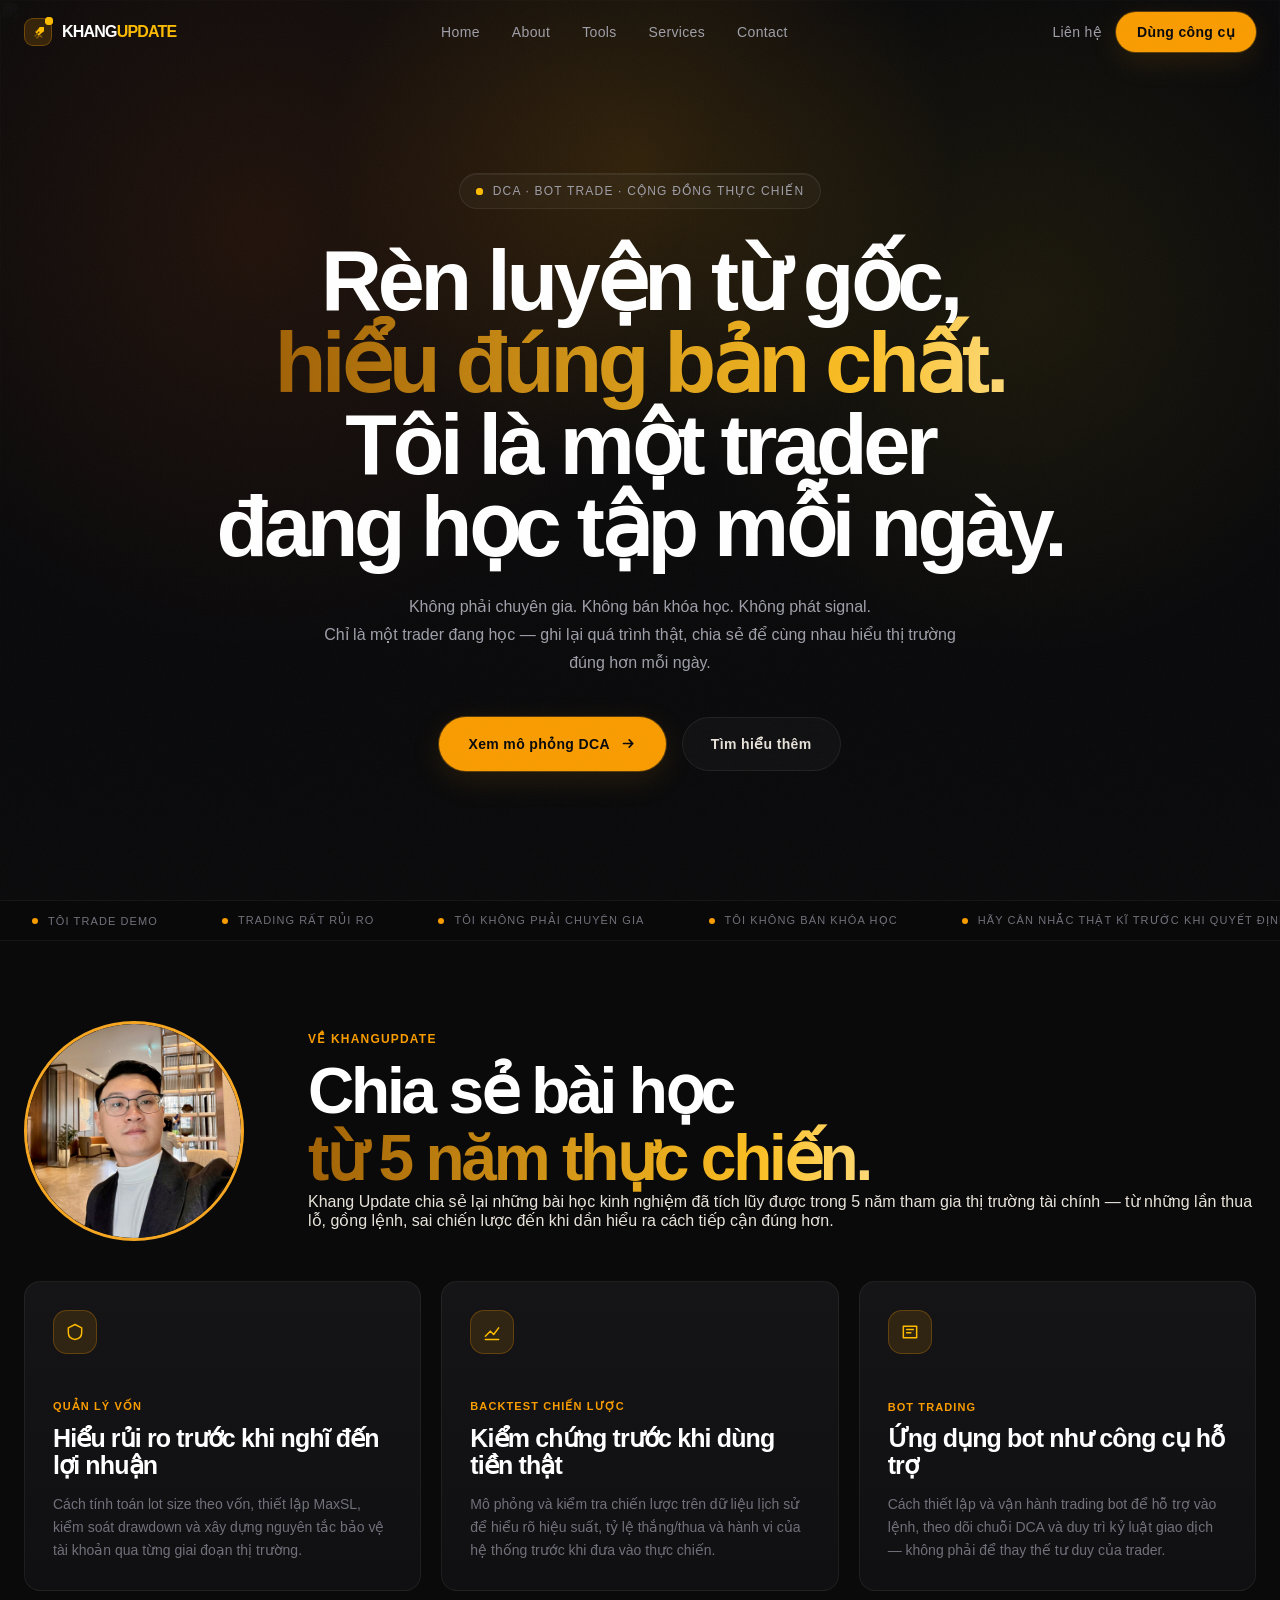
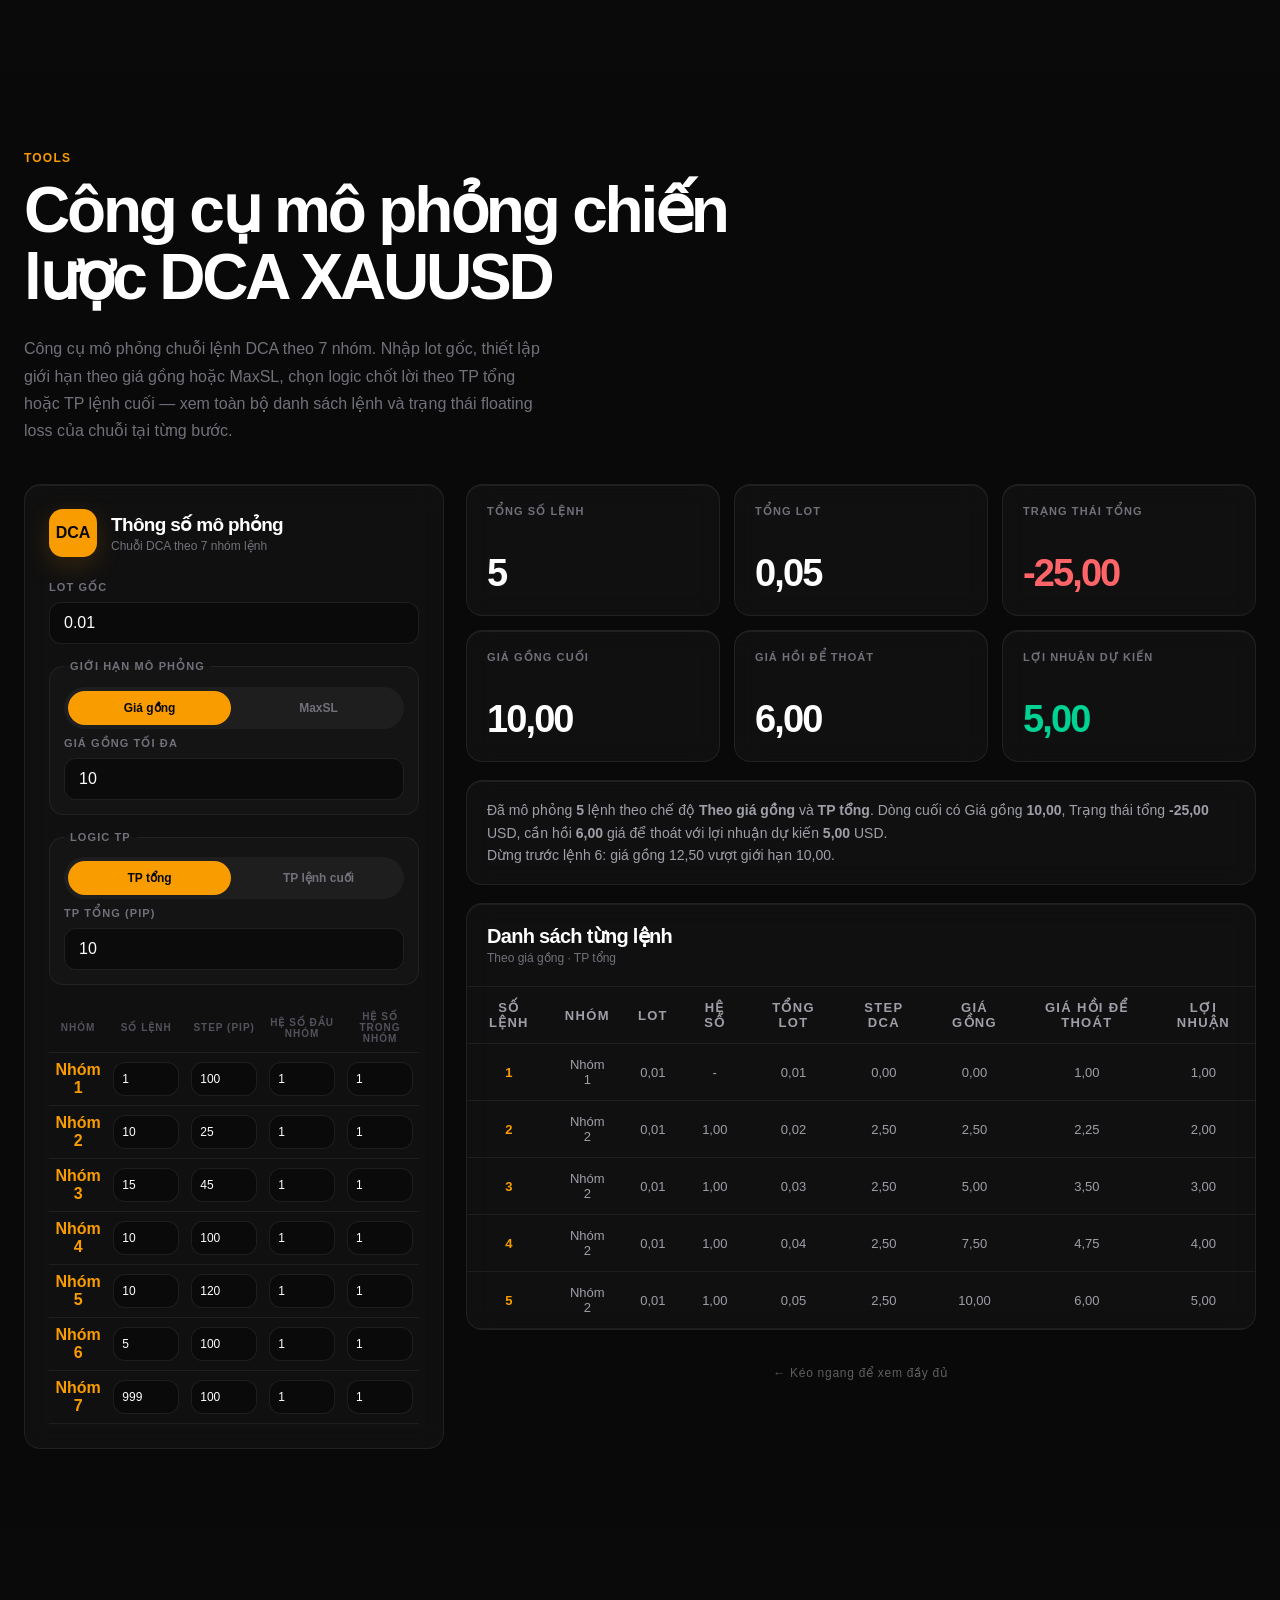
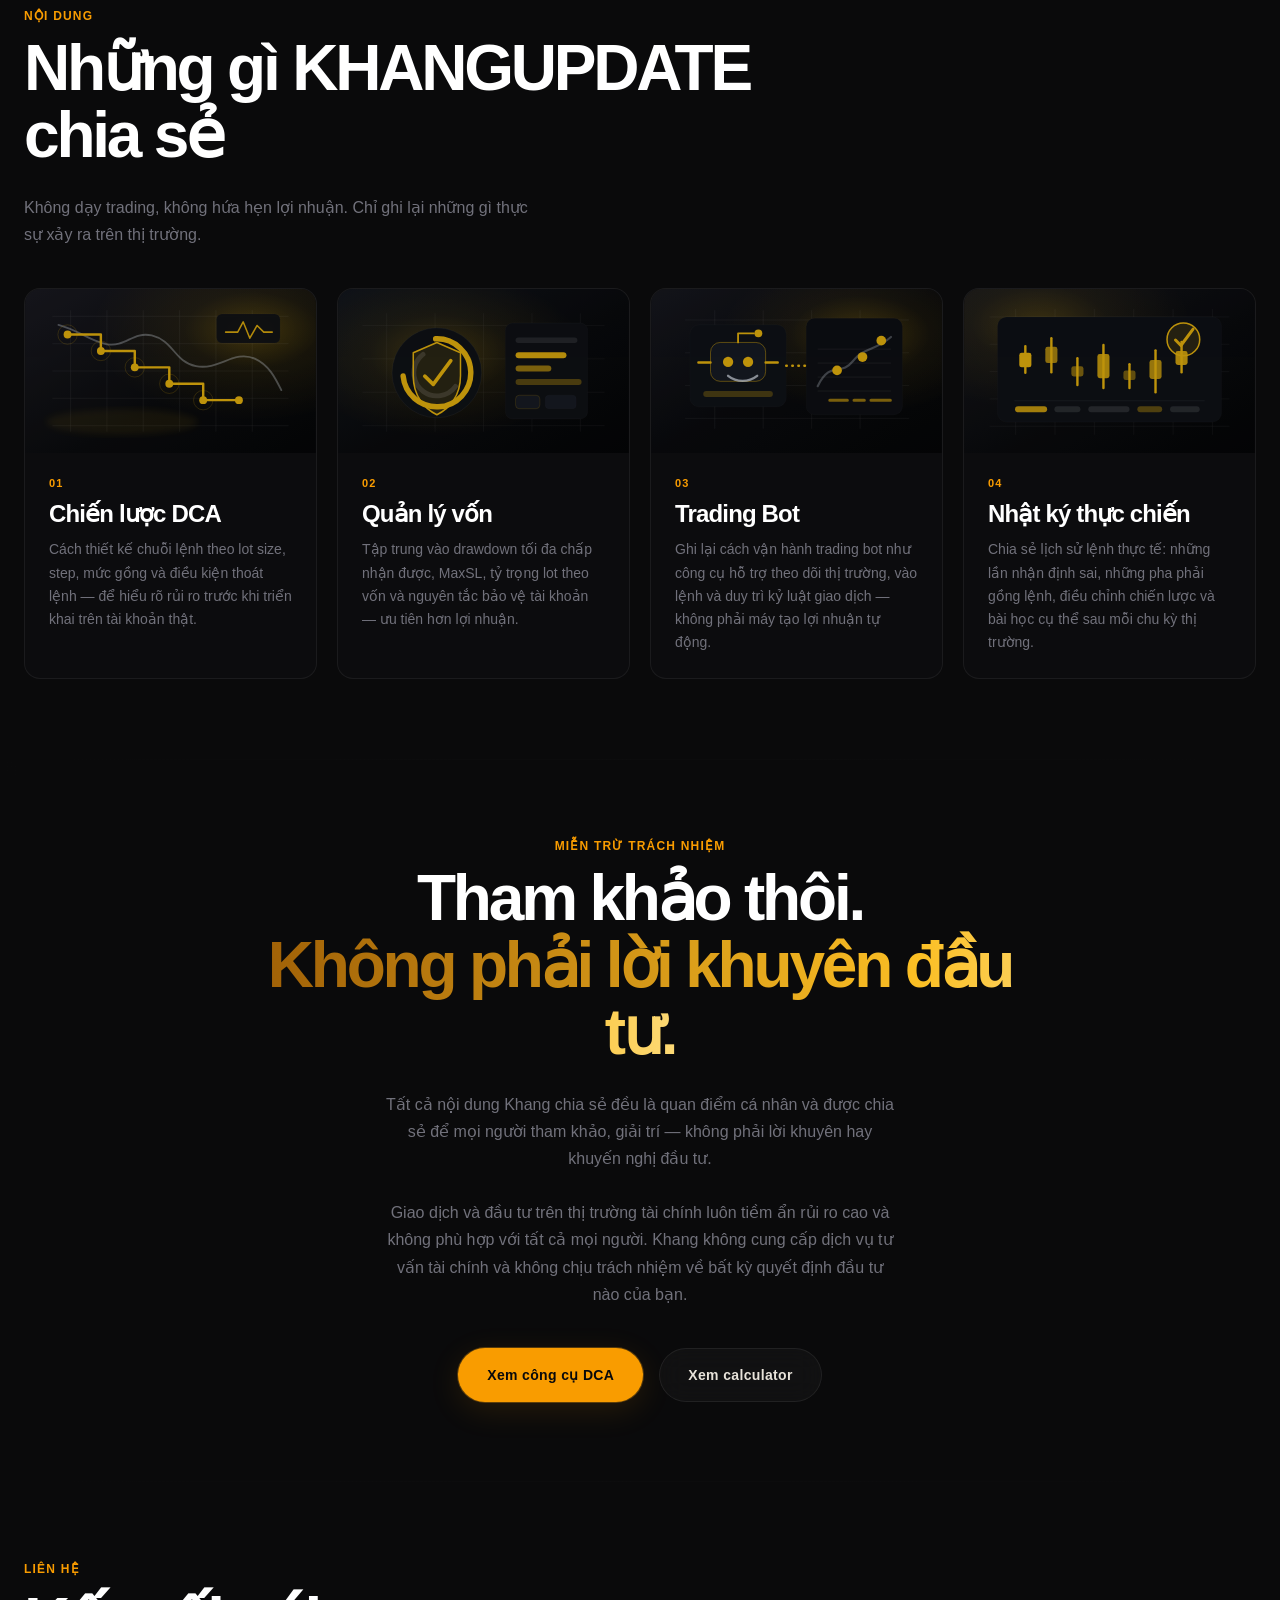
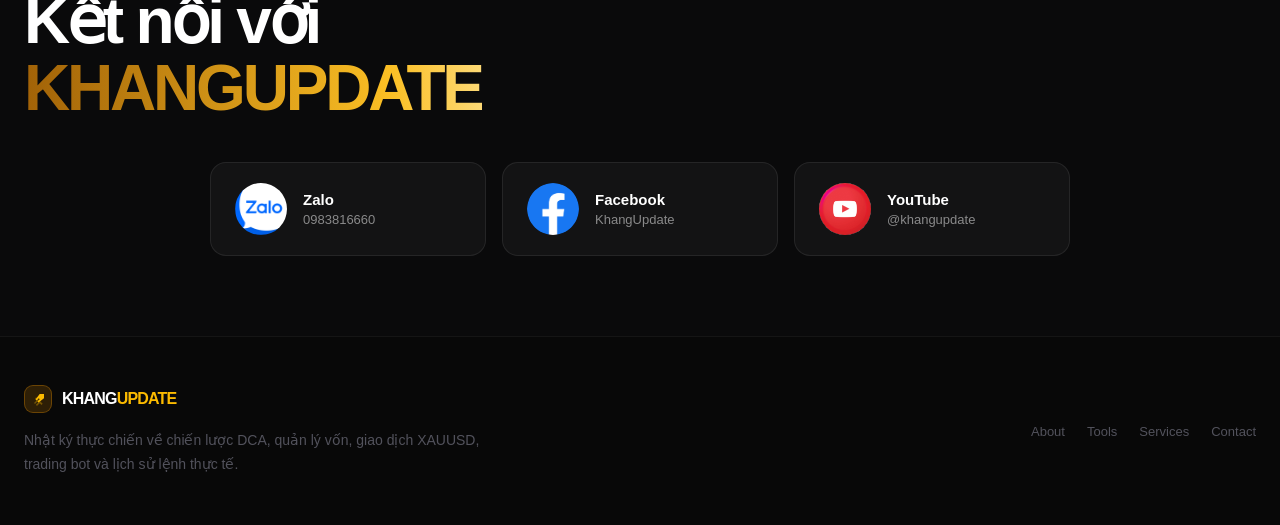
==== commit 92b021b2: "Add files via upload" ====
--- a/index.html
+++ b/index.html
@@ -335,6 +335,7 @@
                 </table>
               </div>
             </div>
+            <p class="table-scroll-hint">← Kéo ngang để xem đầy đủ</p>
           </section>
         </div>
       </div>
@@ -412,7 +413,7 @@
         <h2>Kết nối với <span class="shimmer-text">KHANGUPDATE</span></h2>
 
       </div>
-      <div class="contact-cards reveal" style="display:grid; grid-template-columns:repeat(3,1fr); gap:16px; max-width:860px; margin:0 auto;">
+      <div class="contact-cards reveal">
         <a href="https://zalo.me/0983816660" target="_blank" rel="noopener" style="display:flex; align-items:center; gap:16px; padding:20px 24px; background:rgba(255,255,255,0.04); border:1px solid rgba(255,255,255,0.08); border-radius:16px; text-decoration:none; transition:background 0.2s;" onmouseover="this.style.background='rgba(255,255,255,0.08)'" onmouseout="this.style.background='rgba(255,255,255,0.04)'">
           <img src="assets/images/zalo.png" alt="Zalo" style="width:52px; height:52px; border-radius:50%; object-fit:cover; flex-shrink:0;" />
           <div>
--- a/style.css
+++ b/style.css
@@ -1087,6 +1087,15 @@
   }
 }
 
+/* ── Contact cards ── */
+.contact-cards {
+  display: grid;
+  grid-template-columns: repeat(3, 1fr);
+  gap: 16px;
+  max-width: 860px;
+  margin: 0 auto;
+}
+
 @media (max-width: 1120px) {
   .nav-shell {
     grid-template-columns: auto auto;
@@ -1186,6 +1195,30 @@
     align-items: flex-start;
     flex-direction: column;
   }
+
+  /* Contact cards: 1 cột trên mobile */
+  .contact-cards {
+    grid-template-columns: 1fr;
+    max-width: 100%;
+  }
+
+  /* Hiện hint kéo ngang trên mobile */
+  .table-scroll-hint {
+    display: block;
+  }
+}
+
+
+
+/* ── Table scroll hint ── */
+.table-scroll-hint {
+  display: block;
+  text-align: center;
+  font-size: 12px;
+  color: rgba(255,255,255,0.35);
+  margin-top: 12px;
+  letter-spacing: 0.06em;
+  padding: 6px 0;
 }
 
 @media (prefers-reduced-motion: reduce) {
